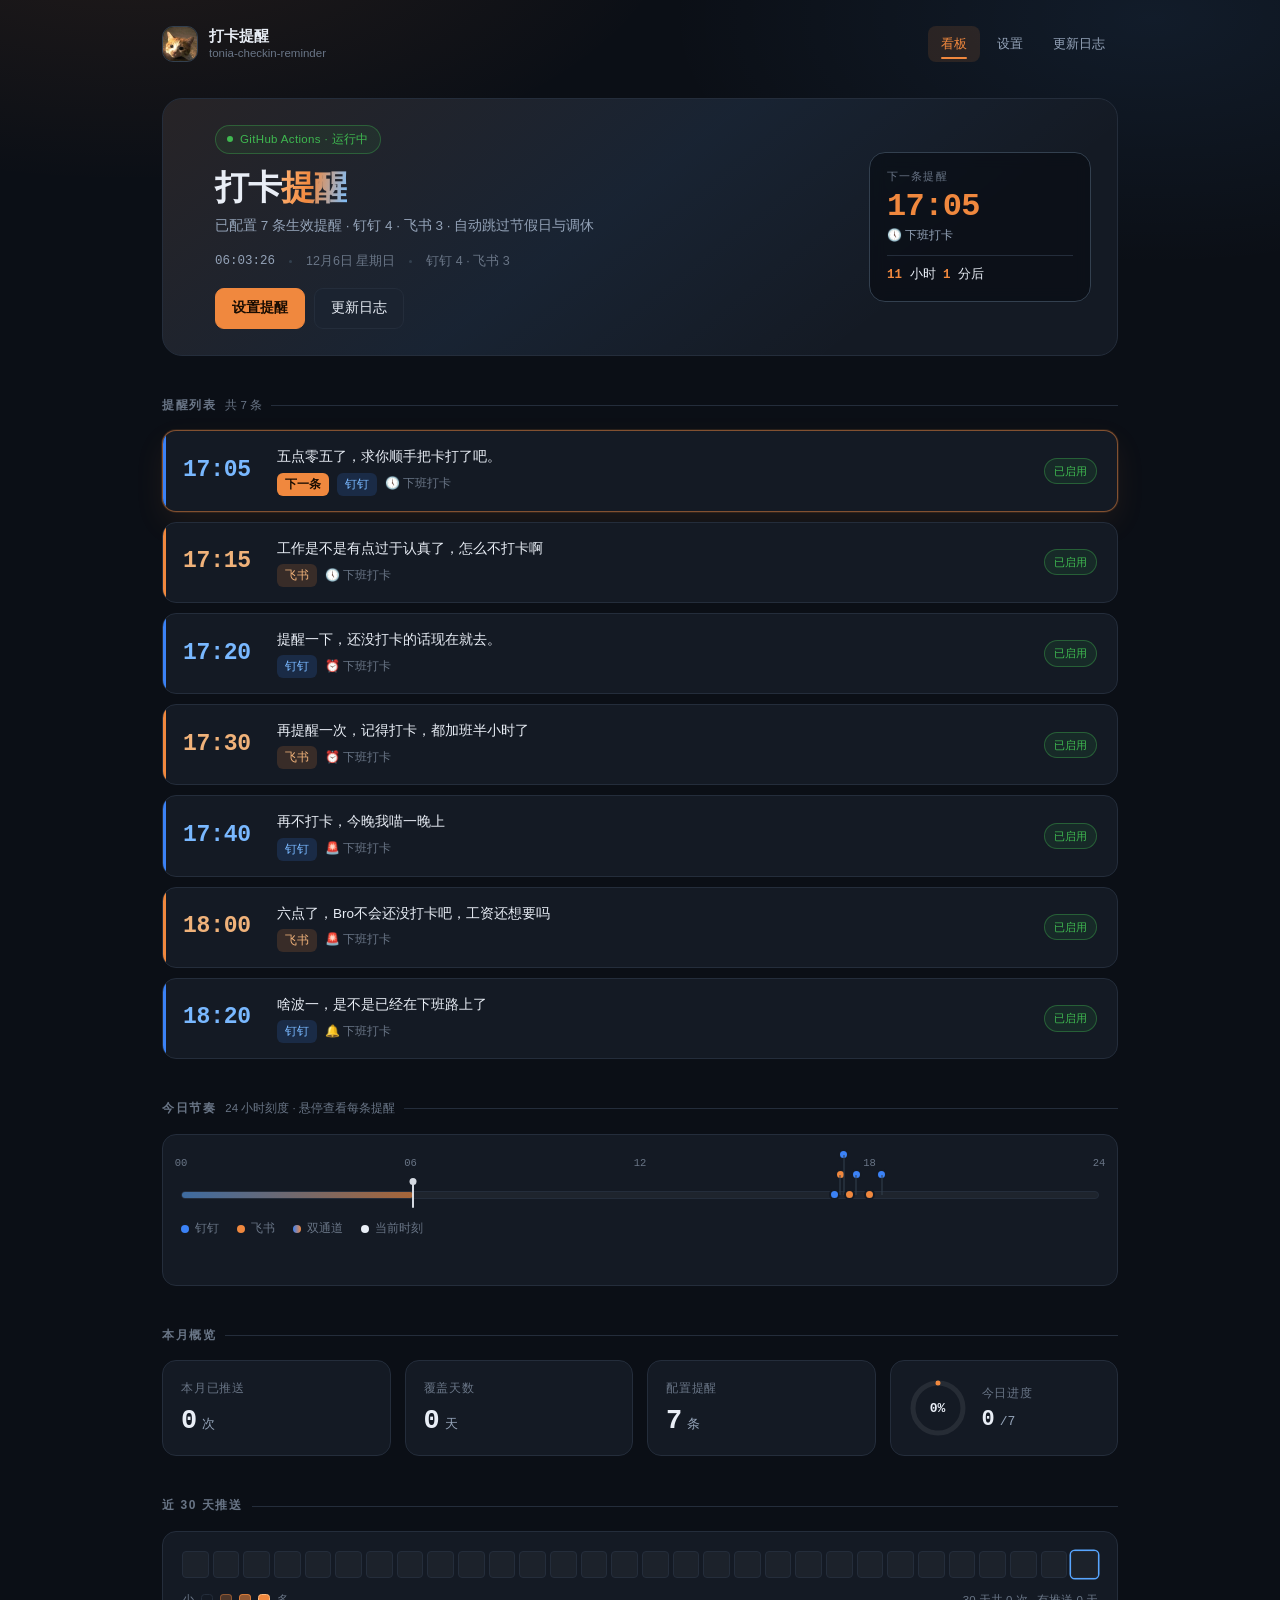
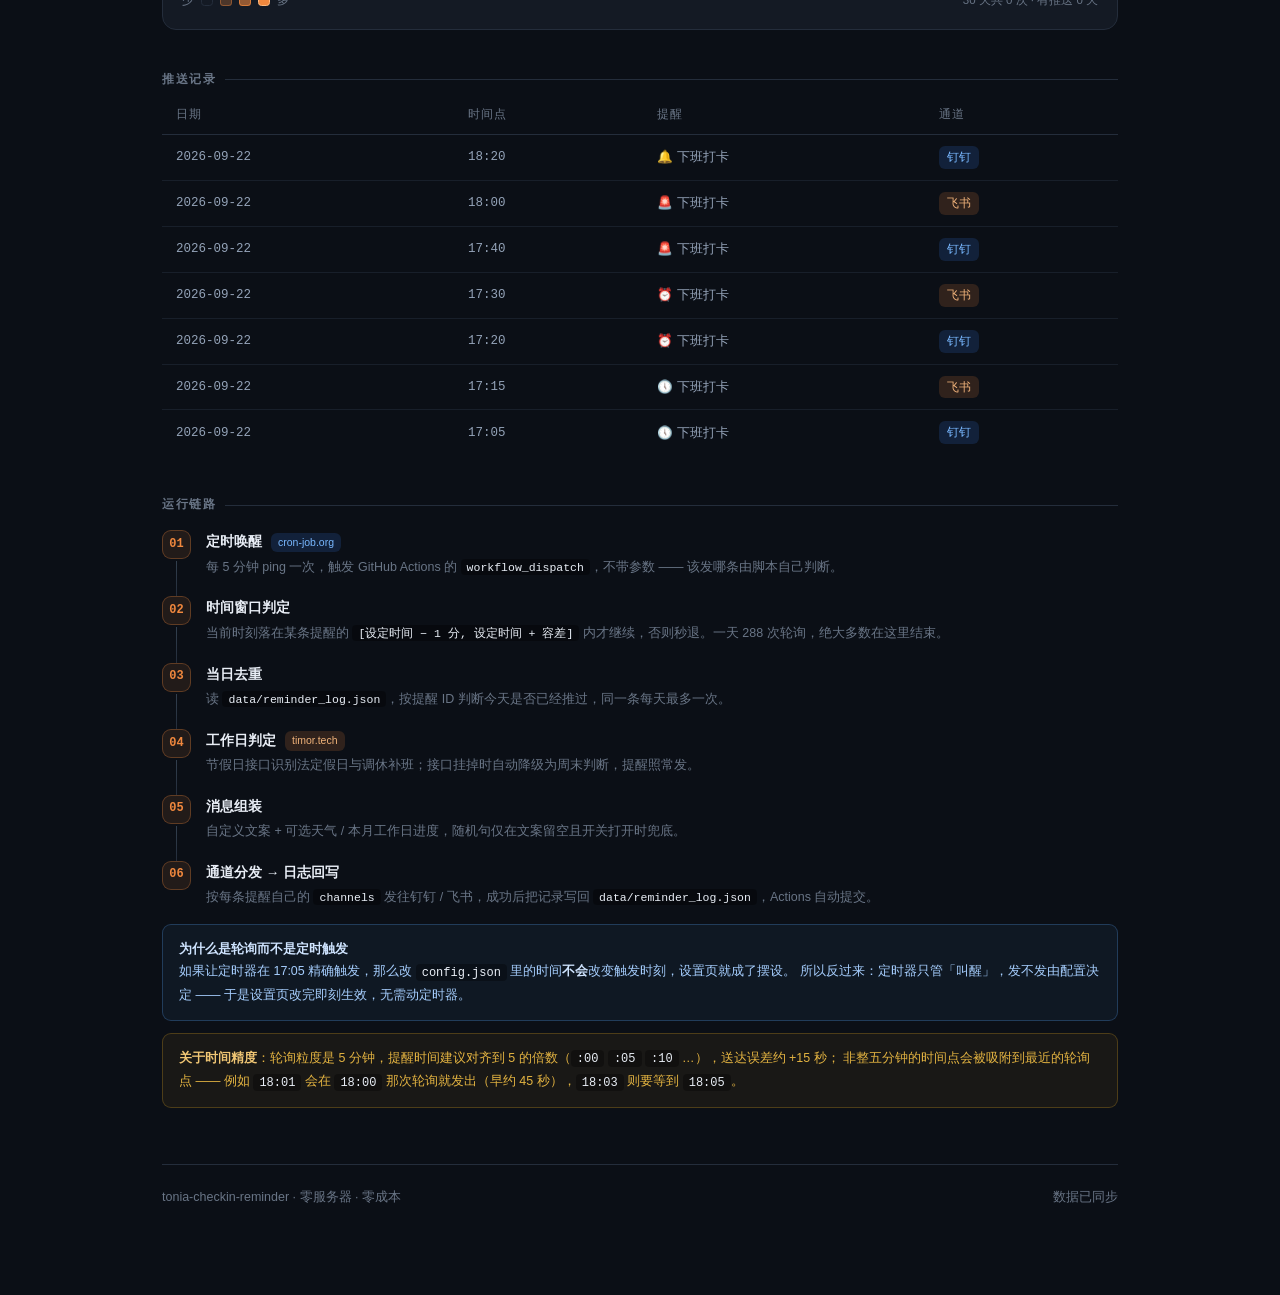
==== index.html @ bceee35b "fix: 转场幕布重做，修掉切页闪现与等待 - 幕布改为内联在各页 body 首行，被导航过来的新页首帧即带幕布，不再等脚本创建（消除内容闪现） - 幕布退场时机从 window.load 提前到 D" ====
<!DOCTYPE html>
<html lang="zh-CN">
<head>
<meta charset="UTF-8">
<meta name="viewport" content="width=device-width, initial-scale=1.0">
<title>看板 · 打卡提醒</title>
<meta name="theme-color" content="#0b0f16">
<link rel="icon" href="assets/icons/favicon.ico" sizes="any">
<link rel="icon" type="image/png" href="assets/icons/favicon-32.png" sizes="32x32">
<link rel="apple-touch-icon" href="assets/icons/apple-touch-icon.png">
<script>
/* 首帧幕布：进页先确认"是不是被导航过来的"，是就立刻挂 html.naving，
   让新页在【第一帧】就带着不透明幕布 —— 这是消除"内容闪现"的关键。 */
(function(){
  var on = false;
  try { on = sessionStorage.getItem("tcr:naving") === "1"; } catch (e) {}
  try { if (matchMedia("(prefers-reduced-motion: reduce)").matches) on = false; } catch (e) {}
  if (on) document.documentElement.className += " naving";
  /* 兜底：万一 app.js 挂了，3.5s 后无条件解锁，绝不让页面被永久遮住 */
  setTimeout(function(){ document.documentElement.classList.remove("naving"); }, 3500);
})();
</script>
<link rel="prefetch" href="settings.html">
<link rel="prefetch" href="changelog.html">
<script>document.documentElement.classList.add("fx-ready");window.__fxT=setTimeout(function(){document.documentElement.classList.remove("fx-ready")},1800);</script>
<link rel="stylesheet" href="assets/style.css">
<script src="assets/app.js" defer></script>
<style>
  .top-actions{display:flex;gap:9px;flex:none}

  /* 提醒列表 */
  .rem-list{display:flex;flex-direction:column;gap:10px}
  .rem-row{
    position:relative;
    display:flex;align-items:center;gap:18px;
    background:var(--bg2);border:1px solid var(--line);border-radius:var(--r);
    padding:15px 20px;transition:border-color .2s,transform .22s,box-shadow .3s;
  }
  .rem-row:hover{transform:translateX(3px);box-shadow:0 10px 28px rgba(0,0,0,.28)}
  .rem-row.dt:hover{border-color:rgba(59,130,246,.45)}
  .rem-row.fs:hover{border-color:rgba(240,136,62,.45)}

  .rem-time{
    font-family:var(--mono);font-size:23px;font-weight:650;
    letter-spacing:-.01em;flex:none;min-width:76px;font-variant-numeric:tabular-nums;
  }
  .rem-row.dt .rem-time{color:#79b8ff}
  .rem-row.fs .rem-time{color:#f0b27a}
  .rem-row.both .rem-time{color:var(--txt)}
  .rem-row.off .rem-time{color:var(--dim2)}

  .rem-body{flex:1;min-width:0}
  .rem-msg{font-size:13.5px;margin-bottom:4px;overflow:hidden;text-overflow:ellipsis;white-space:nowrap}
  .rem-meta{font-size:12px;color:var(--dim2);display:flex;align-items:center;gap:8px;flex-wrap:wrap}
  .rem-row.is-next{border-color:rgba(240,136,62,.5);box-shadow:0 0 0 1px rgba(240,136,62,.12),0 12px 30px rgba(240,136,62,.08)}
  .tag.next-tag{color:#180c02;background:var(--accent);font-weight:600}

  .flow-title{font-size:13.5px;font-weight:600;margin-bottom:4px}

  @media(max-width:720px){.stats{grid-template-columns:repeat(2,1fr)}}
  @media(max-width:620px){
    .rem-time{font-size:19px;min-width:62px}
    .rem-msg{white-space:normal}
    .rem-row{gap:12px;padding:13px 16px}
  }
</style>
</head>
<body>
<!-- 转场幕布：内联在此，被导航过来时【首帧】即盖住内容，样式见 style.css -->
<div id="px-veil" class="px-veil" aria-hidden="true">
  <div class="px-veil-box">
    <div class="px-logo"><img src="assets/icons/avatar-128.png" alt="" width="56" height="56" decoding="async"><span class="px-ring"></span></div>
    <div class="px-veil-txt"><span id="px-veil-label">正在打开看板</span><span class="px-dots"><i></i><i></i><i></i></span></div>
    <div class="px-track"><i></i></div>
  </div>
</div>
<div class="wrap">

  <nav class="nav">
    <a class="brand" href="index.html">
      <img src="assets/icons/avatar-128.png" alt="鱼丸">
      <span class="brand-txt">
        <b>打卡提醒</b>
        <span>tonia-checkin-reminder</span>
      </span>
    </a>
    <div class="nav-links">
      <a href="index.html" class="active">看板</a>
      <a href="settings.html">设置</a>
      <a href="changelog.html">更新日志</a>
    </div>
  </nav>

  <div class="hero">
    <div class="hero-aurora"></div>
    <div class="hero-body">
      <div class="badge live"><span class="dot"></span> GitHub Actions · 运行中</div>
      <h1>打卡<span class="grad">提醒</span></h1>
      <p class="sub" id="sub-line">工作日定时推送打卡提醒 · 钉钉 + 飞书 · 自动跳过节假日与调休</p>
      <div class="hero-meta">
        <span id="clock">--:--:--</span>
        <span class="sep"></span>
        <span id="today-txt">—</span>
        <span class="sep"></span>
        <span id="ch-txt">—</span>
      </div>
      <div class="top-actions" style="margin-top:17px">
        <a class="btn primary" href="settings.html">设置提醒</a>
        <a class="btn" href="changelog.html">更新日志</a>
      </div>
    </div>
    <div class="next" id="next-card">
      <div class="next-k">下一条提醒</div>
      <div class="next-v" id="next-time">--:--</div>
      <div class="next-lb" id="next-label">正在加载…</div>
      <div class="next-cd" id="next-cd">—</div>
    </div>
  </div>

  <h2>提醒列表 <span class="h2-note" id="rem-note"></span></h2>
  <div class="rem-list" id="rem-list">
    <div class="sk-card"><div class="sk" style="width:56%;height:34px"></div><div class="sk" style="width:88%;height:16px"></div></div>
    <div class="sk-card"><div class="sk" style="width:56%;height:34px"></div><div class="sk" style="width:88%;height:16px"></div></div>
  </div>

  <h2>今日节奏 <span class="h2-note">24 小时刻度 · 悬停查看每条提醒</span></h2>
  <div class="tl" id="tl">
    <div class="tl-scale">
      <span style="left:0%">00</span>
      <span style="left:25%">06</span>
      <span style="left:50%">12</span>
      <span style="left:75%">18</span>
      <span style="left:100%">24</span>
    </div>
    <div class="tl-rail" id="tl-rail">
      <div class="tl-fill" id="tl-fill"></div>
      <div class="tl-now" id="tl-now" style="left:0%"></div>
    </div>
    <div class="tl-legend">
      <span><i style="background:var(--dt)"></i>钉钉</span>
      <span><i style="background:var(--fs)"></i>飞书</span>
      <span><i style="background:linear-gradient(90deg,var(--dt),var(--fs))"></i>双通道</span>
      <span><i style="background:var(--txt)"></i>当前时刻</span>
    </div>
  </div>

  <h2>本月概览</h2>
  <div class="stats">
    <div class="stat">
      <div class="stat-label">本月已推送</div>
      <div class="stat-val" id="s-count">0<small>次</small></div>
    </div>
    <div class="stat">
      <div class="stat-label">覆盖天数</div>
      <div class="stat-val" id="s-days">0<small>天</small></div>
    </div>
    <div class="stat">
      <div class="stat-label">配置提醒</div>
      <div class="stat-val" id="s-total">0<small>条</small></div>
    </div>
    <div class="stat ring-stat">
      <div class="ring">
        <svg width="58" height="58" viewBox="0 0 58 58">
          <circle class="bgc" cx="29" cy="29" r="25"></circle>
          <circle class="fgc" id="ring-fg" cx="29" cy="29" r="25"
                  stroke-dasharray="157.08" stroke-dashoffset="157.08"></circle>
        </svg>
        <b id="ring-txt">0%</b>
      </div>
      <div>
        <div class="stat-label" style="margin-bottom:5px">今日进度</div>
        <div class="stat-val" id="s-today" style="font-size:22px">0<small>/0</small></div>
      </div>
    </div>
  </div>

  <h2>近 30 天推送</h2>
  <div class="heat-wrap">
    <div class="heat" id="heat"></div>
    <div class="heat-legend">
      <span>少</span>
      <i></i><i style="background:rgba(240,136,62,.26);border-color:rgba(240,136,62,.4)"></i>
      <i style="background:rgba(240,136,62,.58);border-color:rgba(240,136,62,.72)"></i>
      <i style="background:var(--accent);border-color:#ffb97d"></i>
      <span>多</span>
      <span style="margin-left:auto" id="heat-note"></span>
    </div>
  </div>

  <h2>推送记录</h2>
  <div id="log-box">
    <table>
      <thead><tr><th>日期</th><th>时间点</th><th>提醒</th><th>通道</th></tr></thead>
      <tbody id="log-body"></tbody>
    </table>
  </div>

  <h2>运行链路</h2>
  <div class="steps">
    <div class="step">
      <div class="step-n">01</div>
      <div class="step-b">
        <div class="step-t">定时唤醒<span class="tag dt">cron-job.org</span></div>
        <div class="step-d">每 5 分钟 ping 一次，触发 GitHub Actions 的 <code>workflow_dispatch</code>，不带参数 —— 该发哪条由脚本自己判断。</div>
      </div>
    </div>
    <div class="step">
      <div class="step-n">02</div>
      <div class="step-b">
        <div class="step-t">时间窗口判定</div>
        <div class="step-d">当前时刻落在某条提醒的 <code>[设定时间 − 1 分, 设定时间 + 容差]</code> 内才继续，否则秒退。一天 288 次轮询，绝大多数在这里结束。</div>
      </div>
    </div>
    <div class="step">
      <div class="step-n">03</div>
      <div class="step-b">
        <div class="step-t">当日去重</div>
        <div class="step-d">读 <code>data/reminder_log.json</code>，按提醒 ID 判断今天是否已经推过，同一条每天最多一次。</div>
      </div>
    </div>
    <div class="step">
      <div class="step-n">04</div>
      <div class="step-b">
        <div class="step-t">工作日判定<span class="tag fs">timor.tech</span></div>
        <div class="step-d">节假日接口识别法定假日与调休补班；接口挂掉时自动降级为周末判断，提醒照常发。</div>
      </div>
    </div>
    <div class="step">
      <div class="step-n">05</div>
      <div class="step-b">
        <div class="step-t">消息组装</div>
        <div class="step-d">自定义文案 + 可选天气 / 本月工作日进度，随机句仅在文案留空且开关打开时兜底。</div>
      </div>
    </div>
    <div class="step">
      <div class="step-n">06</div>
      <div class="step-b">
        <div class="step-t">通道分发 → 日志回写</div>
        <div class="step-d">按每条提醒自己的 <code>channels</code> 发往钉钉 / 飞书，成功后把记录写回 <code>data/reminder_log.json</code>，Actions 自动提交。</div>
      </div>
    </div>
  </div>

  <div class="note info" style="margin-top:16px">
    <b>为什么是轮询而不是定时触发</b><br>
    如果让定时器在 17:05 精确触发，那么改 <code>config.json</code> 里的时间<b>不会</b>改变触发时刻，设置页就成了摆设。
    所以反过来：定时器只管「叫醒」，发不发由配置决定 —— 于是设置页改完即刻生效，无需动定时器。
  </div>

  <div class="note" style="margin-top:12px">
    <b>关于时间精度</b>：轮询粒度是 5 分钟，提醒时间建议对齐到 5 的倍数（<code>:00</code> <code>:05</code> <code>:10</code> …），送达误差约 +15 秒；
    非整五分钟的时间点会被吸附到最近的轮询点 —— 例如 <code>18:01</code> 会在 <code>18:00</code> 那次轮询就发出（早约 45 秒），<code>18:03</code> 则要等到 <code>18:05</code>。
  </div>

  <footer>
    <span>tonia-checkin-reminder · 零服务器 · 零成本</span>
    <span id="load-hint">正在加载数据…</span>
  </footer>

</div>

<script>
const CH_LABEL = {dingtalk: "钉钉", feishu: "飞书"};

const FALLBACK = {
  reminders: [
    {id:"dt-1705", enabled:true, channels:["dingtalk"], time:"17:05", label:"下班打卡", emoji:"🕔", message:"五点零五了，顺手把卡打了吧，别留到最后一刻。"},
    {id:"fs-1715", enabled:true, channels:["feishu"],   time:"17:15", label:"下班打卡", emoji:"🕔", message:"该打卡了，别忘了。"},
    {id:"dt-1720", enabled:true, channels:["dingtalk"], time:"17:20", label:"下班打卡", emoji:"⏰", message:"提醒一下，还没打卡的话现在就去。"}
  ]
};

const esc = s => String(s == null ? "" : s)
  .replace(/&/g, "&amp;").replace(/</g, "&lt;").replace(/>/g, "&gt;");

const toMin = t => {
  const p = String(t || "").split(":");
  const h = parseInt(p[0], 10), m = parseInt(p[1], 10);
  return (isNaN(h) || isNaN(m)) ? null : h * 60 + m;
};

/* 本地日期（不能用 toISOString —— 那是 UTC，东八区凌晨会算成前一天） */
const ymdLocal = d => d.getFullYear() + "-"
  + String(d.getMonth() + 1).padStart(2, "0") + "-"
  + String(d.getDate()).padStart(2, "0");

let CFG = FALLBACK;
let LOG = { history: [] };

async function loadJSON(path){
  try{
    const r = await fetch(path + "?t=" + Date.now(), {cache:"no-store"});
    if(!r.ok) throw new Error(r.status);
    return await r.json();
  }catch(e){ return null; }
}

/* ══════════ 提醒列表 ══════════ */

function sortedReminders(){
  return (CFG.reminders || []).slice()
    .sort((a, b) => String(a.time || "").localeCompare(String(b.time || "")));
}

function renderReminders(){
  const list = sortedReminders();
  const box = document.getElementById("rem-list");

  if(!list.length){
    box.innerHTML = '<div class="empty">还没有配置任何提醒</div>';
    return;
  }

  const dt = list.filter(r => (r.channels || []).includes("dingtalk")).length;
  const fs = list.filter(r => (r.channels || []).includes("feishu")).length;
  const on = list.filter(r => r.enabled !== false).length;
  document.getElementById("sub-line").textContent =
    `已配置 ${on} 条生效提醒 · 钉钉 ${dt} · 飞书 ${fs} · 自动跳过节假日与调休`;
  document.getElementById("ch-txt").textContent = `钉钉 ${dt} · 飞书 ${fs}`;
  document.getElementById("rem-note").textContent = `共 ${list.length} 条`;

  const nx = nextOf(list, new Date());

  box.innerHTML = list.map(r => {
    const chs = r.channels || ["dingtalk"];
    const cls = chs.length > 1 ? "both" : (chs[0] === "feishu" ? "fs" : "dt");
    const off = r.enabled === false ? " off" : "";
    const tags = chs.map(c =>
      `<span class="tag ${c === "feishu" ? "fs" : "dt"}">${CH_LABEL[c] || c}</span>`).join("");
    const msg = (r.message || "").trim() || "<span style='color:var(--dim2)'>（无自定义文案）</span>";
    const isNext = (nx && nx.r === r && r.enabled !== false) ? " is-next" : "";
    const nextTag = isNext ? '<span class="tag next-tag">下一条</span>' : "";
    return `<div class="rem-row stripe ${cls}${off}${isNext} fade-up">
      <div class="rem-time">${esc(r.time || "--:--")}</div>
      <div class="rem-body">
        <div class="rem-msg">${msg}</div>
        <div class="rem-meta">${nextTag}${tags}<span>${esc(r.emoji || "🔔")} ${esc(r.label || "提醒")}</span></div>
      </div>
      <span class="pill ${r.enabled === false ? "off" : "on"}">${r.enabled === false ? "已停用" : "已启用"}</span>
    </div>`;
  }).join("");
}

/** 每分钟只更新「下一条」高亮，不整表重绘（避免闪动） */
function markNext(){
  const list = sortedReminders();
  const nx = nextOf(list, new Date());
  const rows = document.querySelectorAll("#rem-list .rem-row");
  Array.prototype.forEach.call(rows, (el, i) => {
    const hit = !!(nx && list[i] && nx.r === list[i] && list[i].enabled !== false);
    el.classList.toggle("is-next", hit);
    const meta = el.querySelector(".rem-meta");
    const old = meta && meta.querySelector(".next-tag");
    if(hit && meta && !old) meta.insertAdjacentHTML("afterbegin", '<span class="tag next-tag">下一条</span>');
    if(!hit && old) old.remove();
  });
}

/* ══════════ 今日节奏时间轴 ══════════ */

function renderTimeline(){
  const rail = document.getElementById("tl-rail");
  // 清掉旧 pin
  Array.prototype.slice.call(rail.querySelectorAll(".tl-pin")).forEach(n => n.remove());

  const list = sortedReminders();
  const items = list.map(r => {
    const m = toMin(r.time);
    if(m === null) return null;
    const chs = r.channels || ["dingtalk"];
    return {
      r,
      pos: m / 1440 * 100,
      chs: chs.length > 1 ? "both" : (chs[0] === "feishu" ? "fs" : "dt"),
      on: r.enabled !== false
    };
  }).filter(Boolean).sort((a, b) => a.pos - b.pos);

  // 同一轨道上相隔不足 1.5% 的提醒向上错层，避免挤在一起看不清
  const laneEnd = [];
  items.forEach(it => {
    let L = 0;
    while(laneEnd[L] !== undefined && it.pos - laneEnd[L] < 1.5) L++;
    laneEnd[L] = it.pos;
    it.lane = L;
  });

  const nowMin = new Date().getHours() * 60 + new Date().getMinutes();
  items.forEach(it => {
    const b = document.createElement("button");
    b.type = "button";
    b.className = "tl-pin " + it.chs + (it.on ? "" : " off") + ((toMin(it.r.time) <= nowMin) ? " past" : "");
    b.style.left = it.pos + "%";
    b.style.setProperty("--lane", it.lane);
    b.innerHTML = `<span class="tl-tip"><b>${esc(it.r.time)}</b> · ${it.chs === "both" ? "钉钉+飞书" : CH_LABEL[it.chs]} · ${esc(it.r.label || "提醒")}</span>`;
    rail.appendChild(b);
  });
}

function tickNow(){
  const now = new Date();
  const m = now.getHours() * 60 + now.getMinutes() + now.getSeconds() / 60;
  const pct = m / 1440 * 100;
  document.getElementById("tl-now").style.left = pct + "%";
  document.getElementById("tl-fill").style.width = pct + "%";
  document.getElementById("clock").textContent =
    [now.getHours(), now.getMinutes(), now.getSeconds()].map(n => String(n).padStart(2, "0")).join(":");
}

/* ══════════ 下一条提醒倒计时 ══════════ */

function nextOf(list, now){
  const cur = now.getHours() * 60 + now.getMinutes() * 1 + now.getSeconds() / 60;
  const sorted = list.filter(r => r.enabled !== false && toMin(r.time) !== null)
    .slice().sort((a, b) => toMin(a.time) - toMin(b.time));
  for (const r of sorted){
    const t = toMin(r.time);
    if (t >= cur) return { r, inMin: t - cur, tomorrow: false };
  }
  if(!sorted.length) return null;
  return { r: sorted[0], inMin: 1440 - cur + toMin(sorted[0].time), tomorrow: true };
}

function tickNext(){
  const nx = nextOf(sortedReminders(), new Date());
  const card = document.getElementById("next-card");
  if(!nx){
    document.getElementById("next-time").textContent = "--:--";
    document.getElementById("next-label").textContent = "暂无启用的提醒";
    document.getElementById("next-cd").textContent = "—";
    card.classList.add("sub-v");
    return;
  }
  card.classList.remove("sub-v");
  document.getElementById("next-time").textContent = nx.r.time || "--:--";
  document.getElementById("next-label").textContent =
    (nx.r.emoji || "🔔") + " " + (nx.r.label || "提醒") + (nx.tomorrow ? "（明天）" : "");
  const total = Math.max(0, Math.round(nx.inMin * 60));
  const h = Math.floor(total / 3600), mi = Math.floor((total % 3600) / 60), se = total % 60;
  document.getElementById("next-cd").innerHTML =
    h > 0 ? `<b>${h}</b> 小时 <b>${mi}</b> 分后` : `<b>${mi}</b> 分 <b>${se}</b> 秒后`;
}

/* ══════════ 统计 / 热力图 / 记录 ══════════ */

function monthHistory(){
  const now = new Date();
  const ymd = now.getFullYear() + "-" + String(now.getMonth() + 1).padStart(2, "0");
  return (LOG.history || []).filter(h => (h.date || "").startsWith(ymd));
}

function renderStats(){
  const month = monthHistory();
  const days = new Set(month.map(h => h.date)).size;
  const total = sortedReminders().length;

  const todayKey = ymdLocal(new Date());
  const todayPushed = new Set(month.filter(h => h.date === todayKey).map(h => h.rid)).size;
  const todayOn = sortedReminders().filter(r => r.enabled !== false).length;

  const cu = (window.PFX && PFX.countUp) ? PFX.countUp : (el, v, u) => { el.innerHTML = v + (u ? "<small>" + u + "</small>" : ""); };
  cu(document.getElementById("s-count"), month.length, "次");
  cu(document.getElementById("s-days"), days, "天");
  cu(document.getElementById("s-total"), total, "条");

  const pct = todayOn ? Math.min(100, Math.round(todayPushed / todayOn * 100)) : 0;
  document.getElementById("s-today").innerHTML = todayPushed + "<small>/" + todayOn + "</small>";
  const C = 2 * Math.PI * 25;
  const fg = document.getElementById("ring-fg");
  fg.setAttribute("stroke-dashoffset", String(C * (1 - pct / 100)));
  document.getElementById("ring-txt").textContent = pct + "%";
}

function renderHeat(){
  const box = document.getElementById("heat");
  const count = {};
  (LOG.history || []).forEach(h => { count[h.date] = (count[h.date] || 0) + 1; });

  const today = new Date();
  const todayKey = ymdLocal(today);
  let html = "", total = 0, active = 0;

  for(let i = 29; i >= 0; i--){
    const d = new Date(today.getFullYear(), today.getMonth(), today.getDate() - i);
    const key = ymdLocal(d);
    const c = count[key] || 0;
    if(c) { active++; total += c; }
    const lv = c === 0 ? "" : (c <= 2 ? " l1" : (c <= 4 ? " l2" : " l3"));
    const wd = ["日","一","二","三","四","五","六"][d.getDay()];
    html += `<i class="${(key === todayKey ? "today" : "") + lv}" title="${d.getMonth() + 1}月${d.getDate()}日 周${wd} · ${c ? c + " 次推送" : "无推送"}"></i>`;
  }
  box.innerHTML = html;
  document.getElementById("heat-note").textContent =
    `30 天共 ${total} 次 · 有推送 ${active} 天`;
}

function renderLog(){
  const hist = (LOG.history || []).slice().reverse();
  const body = document.getElementById("log-body");
  const box = document.getElementById("log-box");

  if(!hist.length){
    box.innerHTML = '<div class="empty">还没有推送记录 —— 首次运行后这里会自动出现数据</div>';
    return;
  }

  const labelOf = rid => {
    const r = (CFG.reminders || []).find(x => x.id === rid);
    return r ? `${r.emoji || ""} ${r.label || "提醒"}`.trim() : (rid || "—");
  };

  body.innerHTML = hist.slice(0, 14).map(h => {
    const chs = (h.channels || []).map(c =>
      `<span class="tag ${c === "feishu" ? "fs" : "dt"}">${CH_LABEL[c] || c}</span>`).join(" ") || "—";
    const ago = (window.PFX && PFX.timeAgo) ? PFX.timeAgo(h.ts) : "";
    return `<tr class="fade-up">
      <td class="mono">${esc(h.date || "—")}${ago ? `<span class="ago">${esc(ago)}</span>` : ""}</td>
      <td class="mono">${esc(h.time || h.rid || "—")}</td>
      <td class="ch">${esc(labelOf(h.rid))}</td>
      <td>${chs}</td>
    </tr>`;
  }).join("");
}

/* ══════════ 启动 ══════════ */

(async () => {
  const [cfgRaw, logRaw] = await Promise.all([
    loadJSON("config.json"),
    loadJSON("data/reminder_log.json")
  ]);
  CFG = cfgRaw || FALLBACK;
  LOG = logRaw || { history: [] };

  const wk = ["日","一","二","三","四","五","六"];
  const d = new Date();
  document.getElementById("today-txt").textContent =
    `${d.getMonth() + 1}月${d.getDate()}日 星期${wk[d.getDay()]}`;

  renderReminders();
  renderTimeline();
  renderStats();
  renderHeat();
  renderLog();

  tickNow();
  tickNext();
  setInterval(tickNow, 1000);
  setInterval(tickNext, 1000);
  // 每分钟刷新时间轴（已过 / 未到）与列表里的「下一条」标记
  setInterval(() => { renderTimeline(); markNext(); }, 60000);

  document.getElementById("load-hint").textContent =
    (cfgRaw && logRaw) ? "数据已同步" : "本地预览模式（未读取到实时数据）";

  if(window.PFX){ PFX.stagger(); PFX.reveal(); }
})();
</script>
</body>
</html>
---- assets/style.css ----
/* ═══════════════════════════════════════════════════════════
   tonia-checkin-reminder · 共享样式
   三个页面（看板 / 设置 / 更新日志）共用的设计令牌与组件
   v1.5 起新增：页面转场特效层、时间轴、热力图、自定义时间选择器
   ═══════════════════════════════════════════════════════════ */

:root{
  --bg:#0b0f16;
  --bg2:#141a24;
  --bg3:#1b2330;
  --line:#242d3b;
  --line2:#33404f;

  --txt:#e9eef6;
  --dim:#94a3b8;
  --dim2:#697586;

  --accent:#f0883e;                        /* 鱼丸橘 */
  --blue:#58a6ff;
  --dt:#3b82f6;                            /* 钉钉 */
  --fs:#f0883e;                            /* 飞书 */
  --ok:#3fb950;
  --warn:#d29922;
  --err:#f85149;

  --grad:linear-gradient(100deg,#ffb375,var(--accent) 44%,#7cc0ff);

  --r:14px;
  --r-sm:9px;
  --mono:ui-monospace,SFMono-Regular,"SF Mono",Consolas,"Liberation Mono",monospace;
}

*,*::before,*::after{box-sizing:border-box;margin:0;padding:0}
html{-webkit-text-size-adjust:100%;scroll-behavior:smooth}
@media (prefers-reduced-motion: reduce){html{scroll-behavior:auto}}

body{
  background:var(--bg);
  color:var(--txt);
  font-family:-apple-system,BlinkMacSystemFont,"Segoe UI","PingFang SC","Hiragino Sans GB","Microsoft YaHei",sans-serif;
  font-size:14px;
  line-height:1.65;
  min-height:100vh;
  background-image:
    radial-gradient(900px 440px at 10% -10%, rgba(240,136,62,.10), transparent 62%),
    radial-gradient(780px 400px at 90% 2%, rgba(88,166,255,.085), transparent 62%);
  background-attachment:fixed;
  -webkit-font-smoothing:antialiased;
  -moz-osx-font-smoothing:grayscale;
}

::selection{background:rgba(240,136,62,.3)}
:focus-visible{outline:2px solid var(--blue);outline-offset:2px;border-radius:4px}

*{scrollbar-width:thin;scrollbar-color:var(--line2) transparent}
*::-webkit-scrollbar{width:10px;height:10px}
*::-webkit-scrollbar-track{background:transparent}
*::-webkit-scrollbar-thumb{background:var(--line2);border-radius:99px;border:3px solid transparent;background-clip:content-box}
*::-webkit-scrollbar-thumb:hover{background:#4a5a70;background-clip:content-box}

.wrap{max-width:1000px;margin:0 auto;padding:26px 22px 88px}
.wrap.narrow{max-width:800px}

/* ── 顶部导航 ─────────────────────────────────────────── */

.nav{display:flex;align-items:center;gap:16px;margin-bottom:36px;flex-wrap:wrap}
.brand{display:flex;align-items:center;gap:11px;text-decoration:none;color:inherit;flex:none}
.brand img{
  width:36px;height:36px;border-radius:11px;display:block;
  object-fit:cover;border:1px solid var(--line2);
  transition:transform .25s ease;
}
.brand:hover img{transform:scale(1.06) rotate(-2deg)}
.brand-txt b{display:block;font-size:14.5px;font-weight:650;letter-spacing:-.01em;line-height:1.3}
.brand-txt span{display:block;font-size:11.5px;color:var(--dim2);line-height:1.3}

.nav-links{display:flex;gap:4px;margin-left:auto;flex-wrap:wrap}
.nav-links a{
  position:relative;font-size:13px;color:var(--dim);text-decoration:none;
  padding:7px 13px;border-radius:8px;
  transition:color .16s,background .16s;
}
.nav-links a::after{
  content:'';position:absolute;left:13px;right:13px;bottom:3px;height:1.5px;border-radius:2px;
  background:var(--accent);transform:scaleX(0);transform-origin:left;
  transition:transform .26s cubic-bezier(.22,.61,.36,1);
}
.nav-links a:hover{color:var(--txt);background:rgba(255,255,255,.05)}
.nav-links a:hover::after{transform:scaleX(.5)}
.nav-links a.active{color:var(--accent);background:rgba(240,136,62,.12)}
.nav-links a.active::after{transform:scaleX(1)}

/* ── 页头 ─────────────────────────────────────────────── */

.page-head{margin-bottom:34px}
h1{font-size:28px;font-weight:650;letter-spacing:-.022em;line-height:1.25;margin-bottom:7px}
h1 em{font-style:normal;color:var(--dim2);font-weight:400;font-size:19px}
.sub{color:var(--dim);font-size:13.5px}

h2{
  display:flex;align-items:center;gap:9px;
  font-size:12px;font-weight:600;letter-spacing:.13em;text-transform:uppercase;
  color:var(--dim2);margin:40px 0 15px;
}
h2::after{content:'';flex:1;height:1px;background:var(--line)}
h2 .h2-note{font-size:11.5px;letter-spacing:0;text-transform:none;color:var(--dim2);font-weight:400}

.badge{
  display:inline-flex;align-items:center;gap:7px;
  font-size:11.5px;letter-spacing:.03em;color:var(--dim);
  border:1px solid var(--line);background:rgba(255,255,255,.02);
  padding:4px 11px;border-radius:999px;
}
.badge.live{color:var(--ok);border-color:rgba(63,185,80,.35);background:rgba(63,185,80,.08)}
.badge.accent{color:var(--accent);border-color:rgba(240,136,62,.35);background:rgba(240,136,62,.08)}
.dot{width:6px;height:6px;border-radius:50%;background:currentColor;flex:none}
.badge.live .dot{box-shadow:0 0 0 0 rgba(63,185,80,.6);animation:pulse 2.4s ease-out infinite}
@keyframes pulse{
  0%{box-shadow:0 0 0 0 rgba(63,185,80,.55)}
  70%{box-shadow:0 0 0 7px rgba(63,185,80,0)}
  100%{box-shadow:0 0 0 0 rgba(63,185,80,0)}
}

/* ── 卡片 ─────────────────────────────────────────────── */

.card{
  position:relative;
  background:var(--bg2);border:1px solid var(--line);border-radius:var(--r);
  padding:19px;margin-bottom:14px;
  transition:border-color .18s,box-shadow .3s,transform .3s;
}
.card:hover{border-color:var(--line2)}
.card.glow:hover{box-shadow:0 14px 40px rgba(0,0,0,.34),0 0 0 1px rgba(240,136,62,.08)}
.card-head{display:flex;justify-content:space-between;align-items:center;gap:12px;margin-bottom:15px}
.card-title{font-size:14.5px;font-weight:600;display:flex;align-items:center;gap:8px}
.card-title .hint{margin:0}
.card-title .ct-ico{
  width:24px;height:24px;border-radius:7px;flex:none;display:grid;place-items:center;
  background:rgba(240,136,62,.1);border:1px solid rgba(240,136,62,.26);
  font-size:12px;line-height:1;
}

/* 通道色条：三页共用 */
.stripe{position:relative;overflow:hidden}
.stripe::before{content:'';position:absolute;inset:0 auto 0 0;width:3px;border-radius:3px 0 0 3px}
.stripe.dt::before{background:var(--dt)}
.stripe.fs::before{background:var(--fs)}
.stripe.both::before{background:linear-gradient(180deg,var(--dt) 50%,var(--fs) 50%)}
.stripe.off{opacity:.45}

/* ── 标签 / 徽标 ──────────────────────────────────────── */

.tag{display:inline-block;font-size:11.5px;padding:2px 8px;border-radius:6px;font-weight:500;white-space:nowrap}
.tag.dt{color:#79b8ff;background:rgba(59,130,246,.16)}
.tag.fs{color:#f0b27a;background:rgba(240,136,62,.16)}

.pill{font-size:11px;padding:3px 9px;border-radius:999px;font-weight:500;
  border:1px solid var(--line);color:var(--dim2);flex:none;white-space:nowrap}
.pill.on{color:var(--ok);border-color:rgba(63,185,80,.38);background:rgba(63,185,80,.1)}
.pill.off{color:var(--dim2);opacity:.7}

/* ── 按钮 ─────────────────────────────────────────────── */

.btn{
  display:inline-flex;align-items:center;justify-content:center;gap:6px;
  border:1px solid var(--line);background:var(--bg3);color:var(--txt);
  padding:8px 16px;border-radius:var(--r-sm);font-size:13.5px;font-family:inherit;
  cursor:pointer;transition:border-color .18s,color .18s,background .18s,transform .12s,box-shadow .2s;
  white-space:nowrap;text-decoration:none;
}
.btn:hover:not(:disabled){border-color:var(--blue);color:var(--blue);box-shadow:0 0 0 3px rgba(88,166,255,.09)}
.btn:active:not(:disabled){transform:translateY(1px)}
.btn:disabled{opacity:.4;cursor:not-allowed}
.btn.primary{background:var(--accent);border-color:var(--accent);color:#180c02;font-weight:600}
.btn.primary:hover:not(:disabled){background:#f5a05f;border-color:#f5a05f;color:#180c02;box-shadow:0 8px 22px rgba(240,136,62,.28)}
.btn.sm{padding:5px 12px;font-size:12.5px}
.btn.block{width:100%;border-style:dashed;color:var(--dim)}
.btn.block:hover:not(:disabled){color:var(--accent);border-color:var(--accent);box-shadow:0 0 0 3px rgba(240,136,62,.09)}

/* ── 表格 ─────────────────────────────────────────────── */

table{width:100%;border-collapse:collapse;font-size:13.5px}
thead th{
  text-align:left;color:var(--dim2);font-weight:500;font-size:11.5px;
  letter-spacing:.08em;text-transform:uppercase;
  padding:0 14px 10px;border-bottom:1px solid var(--line);
}
tbody td{padding:11px 14px;border-bottom:1px solid rgba(36,45,59,.55)}
tbody tr{transition:background .15s}
tbody tr:hover{background:rgba(88,166,255,.05)}
tbody tr:last-child td{border-bottom:none}
.mono{font-family:var(--mono);font-variant-numeric:tabular-nums;color:var(--dim);font-size:12.5px}
.ch{color:var(--dim);font-size:12.5px}
.ago{font-size:11px;color:var(--dim2);margin-left:7px;white-space:nowrap}

/* ── 状态条 ───────────────────────────────────────────── */

.status{
  font-size:12.5px;padding:10px 14px;border-radius:var(--r-sm);margin-bottom:16px;
  border:1px solid var(--line);color:var(--dim);display:none;line-height:1.6;
}
.status.show{display:block}
.status.ok{color:var(--ok);border-color:rgba(63,185,80,.38);background:rgba(63,185,80,.08)}
.status.err{color:var(--err);border-color:rgba(248,81,73,.38);background:rgba(248,81,73,.08)}
.status.warn{color:var(--warn);border-color:rgba(210,153,34,.38);background:rgba(210,153,34,.08)}
.status.info{color:var(--blue);border-color:rgba(88,166,255,.38);background:rgba(88,166,255,.08)}
.status.loading{color:var(--blue);border-color:rgba(88,166,255,.38);background:rgba(88,166,255,.08)}
.status.loading::after{content:'';display:inline-block;width:11px;height:11px;margin-left:8px;
  vertical-align:-1px;border:1.5px solid rgba(88,166,255,.35);border-top-color:var(--blue);
  border-radius:50%;animation:spin .7s linear infinite}
@keyframes spin{to{transform:rotate(360deg)}}

.hint{font-size:12.5px;color:var(--dim2)}
.empty{color:var(--dim2);font-size:13.5px;padding:28px 0;text-align:center;line-height:1.9}

/* ── 页脚 ─────────────────────────────────────────────── */

footer{
  margin-top:56px;padding-top:22px;border-top:1px solid var(--line);
  color:var(--dim2);font-size:12.5px;
  display:flex;justify-content:space-between;flex-wrap:wrap;gap:10px;
}
a{color:var(--blue);text-decoration:none}
a:hover{text-decoration:underline}

/* ── 入场动画（动态插入的列表项用 nth-child 延迟） ────── */

@media (prefers-reduced-motion: no-preference){
  .fade-up{animation:fadeUp .5s cubic-bezier(.22,.61,.36,1) both}
  .fade-up:nth-child(2){animation-delay:.055s}
  .fade-up:nth-child(3){animation-delay:.11s}
  .fade-up:nth-child(4){animation-delay:.165s}
  .fade-up:nth-child(5){animation-delay:.22s}
  .fade-up:nth-child(6){animation-delay:.275s}
  .fade-up:nth-child(7){animation-delay:.33s}
  .fade-up:nth-child(8){animation-delay:.385s}
  .fade-up:nth-child(9){animation-delay:.44s}
  .fade-up:nth-child(10){animation-delay:.495s}
  .fade-up:nth-child(11){animation-delay:.55s}
  .fade-up:nth-child(12){animation-delay:.605s}
  .fade-up:nth-child(n+13){animation-delay:.66s}
  @keyframes fadeUp{from{opacity:0;transform:translateY(11px)}to{opacity:1;transform:none}}
}

/* ═══════════════════════════════════════════════════════════
   v1.5 新增
   ═══════════════════════════════════════════════════════════ */

/* ── 滚动揭示 ─────────────────────────────────────────── */

html.fx-ready .fx-in{opacity:0;transform:translateY(15px)}
html.fx-ready .fx-in.is-in{
  opacity:1;transform:none;
  transition:opacity .58s cubic-bezier(.22,.61,.36,1),transform .62s cubic-bezier(.22,.61,.36,1);
}
@media (prefers-reduced-motion: reduce){
  html.fx-ready .fx-in{opacity:1;transform:none}
}

/* ── 顶部加载进度条 ───────────────────────────────────── */

.px-bar{
  position:fixed;top:0;left:0;right:0;height:2px;z-index:120;
  pointer-events:none;opacity:0;transition:opacity .28s ease;
}
.px-bar.on{opacity:1}
.px-bar i{
  display:block;height:100%;width:0;border-radius:0 2px 2px 0;
  background:linear-gradient(90deg,var(--blue),var(--accent));
  box-shadow:0 0 12px rgba(240,136,62,.65);
  transition:width .3s cubic-bezier(.22,.61,.36,1);
}
.px-bar.done i{width:100%!important;transition:width .16s ease-out}

/* ── 页面切换转场幕布 ───────────────────────────────────
   幕布 DOM 内联在各页 <body> 首行（不是 JS 建的）—— 被导航过来的新页
   在【首帧】就带着幕布，不会先露出内容再被盖住（那是"闪现"的根因）。
   显示由 <html class="naving"> 驱动，该 class 由各页 head 的内联脚本同步写入：

     html.naving   → 首帧不透明 → 停顿 .38s → 自动淡出 .42s（纯 CSS，不等 JS）
     .show / .on   → 旧页跳转前的被动开合（app.js 控制）

   背景用【不透明】纯色：新旧两页幕布下都是同一块色，跳转瞬间零差异。 */

.px-veil{
  position:fixed;inset:0;z-index:200;
  display:none;align-items:center;justify-content:center;
  background:
    radial-gradient(620px 340px at 50% 42%, rgba(240,136,62,.11), transparent 68%),
    #090c12;
  opacity:0;
  transition:opacity .16s ease;
}

/* 新页：首帧即铺满 → 停顿让首帧渲染出来 → 自动淡出 */
html.naving{overflow:hidden}
html.naving .px-veil{
  display:flex;opacity:1;
  animation:veilOut .42s ease .38s forwards;
}
@keyframes veilOut{to{opacity:0}}

/* 进度条同样走纯 CSS：就算 app.js 还没跑到，幕布上也有"正在加载"的动感，
   不会出现一条空轨道晾在那儿。0.72s 略快于幕布的 0.8s，退场前刚好跑满。 */
html.naving .px-track i{animation:trackFill .72s cubic-bezier(.15,.6,.3,1) forwards}
@keyframes trackFill{from{width:0}to{width:100%}}

/* 旧页：跳转前淡入。不带 naving 所以不会被自动淡出打断 */
.px-veil.show{display:flex}
.px-veil.show.on{opacity:1}

@media (prefers-reduced-motion: reduce){
  html.naving{overflow:auto}
  html.naving .px-veil{display:none}
}
.px-veil-box{display:flex;flex-direction:column;align-items:center;gap:14px;width:220px}

.px-logo{position:relative;width:56px;height:56px}
.px-logo img{
  width:56px;height:56px;border-radius:17px;display:block;object-fit:cover;
  border:1px solid var(--line2);
  background:#151a23;          /* 占位底色：图片没到之前是深色圆角块，不会突兀跳变 */
  animation:veilBob 1.6s ease-in-out infinite;
}
@keyframes veilBob{0%,100%{transform:translateY(0) scale(1)}50%{transform:translateY(-4px) scale(1.03)}}
.px-ring{
  position:absolute;inset:-7px;border-radius:23px;
  border:1.5px solid transparent;
  border-top-color:var(--accent);
  border-right-color:rgba(240,136,62,.60);
  border-bottom-color:rgba(240,136,62,.16);
  filter:drop-shadow(0 0 5px rgba(240,136,62,.32));
  animation:spin .95s linear infinite;
}
.px-veil-txt{
  display:flex;align-items:center;gap:2px;
  font-size:13px;color:var(--dim);letter-spacing:.02em;
}
.px-dots{display:inline-flex;gap:3px;margin-left:2px}
.px-dots i{
  width:4px;height:4px;border-radius:50%;background:var(--accent);
  animation:dotJump 1.1s ease-in-out infinite;
}
.px-dots i:nth-child(2){animation-delay:.15s}
.px-dots i:nth-child(3){animation-delay:.3s}
@keyframes dotJump{0%,60%,100%{opacity:.25;transform:translateY(0)}30%{opacity:1;transform:translateY(-3px)}}
.px-track{
  width:150px;height:3px;border-radius:99px;overflow:hidden;
  background:rgba(255,255,255,.08);
}
.px-track i{
  display:block;height:100%;width:0;border-radius:99px;
  background:linear-gradient(90deg,var(--blue),var(--accent));
  transition:width .3s ease-out;
}

/* ── Toast ────────────────────────────────────────────── */

.px-toasts{
  position:fixed;left:50%;bottom:26px;transform:translateX(-50%);z-index:130;
  display:flex;flex-direction:column;align-items:center;gap:8px;
  pointer-events:none;width:max-content;max-width:min(92vw,470px);
}
body.has-actionbar .px-toasts{bottom:92px}
.px-toast{
  display:flex;align-items:center;gap:9px;
  padding:10px 15px;border-radius:12px;font-size:13px;line-height:1.5;
  background:rgba(19,25,34,.97);border:1px solid var(--line2);color:var(--txt);
  box-shadow:0 16px 44px rgba(0,0,0,.55);
  opacity:0;transform:translateY(14px) scale(.97);
  transition:opacity .3s ease,transform .34s cubic-bezier(.22,.61,.36,1);
}
.px-toast.on{opacity:1;transform:none}
.px-toast-ico{width:7px;height:7px;border-radius:50%;background:var(--blue);flex:none}
.px-toast.ok{border-color:rgba(63,185,80,.45)}
.px-toast.ok .px-toast-ico{background:var(--ok);box-shadow:0 0 10px rgba(63,185,80,.75)}
.px-toast.err{border-color:rgba(248,81,73,.45)}
.px-toast.err .px-toast-ico{background:var(--err);box-shadow:0 0 10px rgba(248,81,73,.75)}
.px-toast.warn{border-color:rgba(210,153,34,.45)}
.px-toast.warn .px-toast-ico{background:var(--warn);box-shadow:0 0 10px rgba(210,153,34,.75)}

/* ── 回到顶部 ─────────────────────────────────────────── */

.px-top{
  position:fixed;right:20px;bottom:26px;z-index:60;
  width:38px;height:38px;border-radius:12px;font-size:15px;font-family:inherit;
  display:grid;place-items:center;
  border:1px solid var(--line2);background:rgba(20,26,36,.92);color:var(--dim);
  -webkit-backdrop-filter:blur(9px);backdrop-filter:blur(9px);
  cursor:pointer;opacity:0;transform:translateY(10px);pointer-events:none;
  transition:opacity .24s,transform .24s,color .18s,border-color .18s,box-shadow .2s;
}
.px-top.on{opacity:1;transform:none;pointer-events:auto}
.px-top:hover{color:var(--accent);border-color:var(--accent);box-shadow:0 8px 22px rgba(240,136,62,.2)}
body.has-actionbar .px-top{bottom:92px}
@media(max-width:640px){.px-top{right:14px;bottom:18px}body.has-actionbar .px-top{bottom:88px}}

/* ── Hero（极光页头） ─────────────────────────────────── */

.hero{
  position:relative;overflow:hidden;
  border:1px solid var(--line);border-radius:20px;
  padding:26px;margin-bottom:18px;
  display:flex;gap:26px;align-items:center;flex-wrap:wrap;
  background:
    linear-gradient(142deg,rgba(240,136,62,.085),rgba(88,166,255,.065) 46%,transparent 78%),
    var(--bg2);
}
.hero-aurora{
  position:absolute;inset:-45%;pointer-events:none;opacity:.55;filter:blur(48px);
  background:
    radial-gradient(36% 44% at 22% 30%,rgba(240,136,62,.55),transparent 62%),
    radial-gradient(32% 42% at 78% 64%,rgba(88,166,255,.45),transparent 62%);
  animation:aurora 18s ease-in-out infinite alternate;
}
@keyframes aurora{
  0%{transform:translate3d(-3%,-2%,0) scale(1)}
  50%{transform:translate3d(4%,3%,0) scale(1.1)}
  100%{transform:translate3d(2%,-3%,0) scale(1.04)}
}
@media (prefers-reduced-motion: reduce){.hero-aurora{animation:none}}
.hero>*{position:relative;z-index:1}
.hero-body{flex:1;min-width:262px}
.hero h1{font-size:34px;letter-spacing:-.028em;margin:12px 0 7px}
.grad{background:var(--grad);-webkit-background-clip:text;background-clip:text;color:transparent}
.hero-meta{display:flex;align-items:center;gap:14px;flex-wrap:wrap;margin-top:13px;font-size:12.5px;color:var(--dim2)}
.hero-meta .sep{width:3px;height:3px;border-radius:50%;background:var(--line2)}
#clock{font-family:var(--mono);font-variant-numeric:tabular-nums;color:var(--dim)}

/* 下一条提醒卡片 */
.next{
  flex:none;width:222px;
  background:rgba(8,11,17,.6);border:1px solid var(--line2);border-radius:16px;
  padding:15px 17px;
  -webkit-backdrop-filter:blur(8px);backdrop-filter:blur(8px);
  transition:border-color .2s,box-shadow .3s;
}
.next:hover{border-color:rgba(240,136,62,.45);box-shadow:0 12px 34px rgba(0,0,0,.4)}
.next-k{font-size:10.5px;letter-spacing:.11em;text-transform:uppercase;color:var(--dim2)}
.next-v{
  font-family:var(--mono);font-size:32px;font-weight:700;line-height:1.12;
  color:var(--accent);letter-spacing:-.02em;margin:4px 0 1px;
  font-variant-numeric:tabular-nums;
}
.next.sub-v .next-v{color:var(--dim)}
.next-lb{font-size:12px;color:var(--dim);overflow:hidden;text-overflow:ellipsis;white-space:nowrap}
.next-cd{
  margin-top:9px;padding-top:9px;border-top:1px solid var(--line);
  font-family:var(--mono);font-size:12.5px;color:var(--txt);font-variant-numeric:tabular-nums;
}
.next-cd b{color:var(--accent);font-weight:700}

/* ── 今日节奏时间轴 ───────────────────────────────────── */

.tl{
  position:relative;padding:56px 18px 46px;
  background:var(--bg2);border:1px solid var(--line);border-radius:var(--r);
}
.tl-scale{position:absolute;left:18px;right:18px;top:20px;height:14px}
.tl-scale span{
  position:absolute;transform:translateX(-50%);
  font-family:var(--mono);font-size:10.5px;color:var(--dim2);
}
.tl-rail{
  position:relative;height:8px;border-radius:99px;
  background:rgba(255,255,255,.045);border:1px solid var(--line);
}
.tl-fill{
  position:absolute;left:0;top:0;bottom:0;width:0;border-radius:99px;
  background:linear-gradient(90deg,rgba(88,166,255,.55),rgba(240,136,62,.65));
  transition:width .8s cubic-bezier(.22,.61,.36,1);
}
.tl-now{
  position:absolute;top:-10px;bottom:-10px;width:2px;margin-left:-1px;border-radius:2px;
  background:var(--txt);opacity:.9;transition:left .8s linear;
}
.tl-now::after{
  content:'';position:absolute;left:50%;top:-4px;width:7px;height:7px;
  border-radius:50%;background:var(--txt);transform:translateX(-50%);
}
.tl-pin{
  position:absolute;top:calc(50% - var(--lane,0) * 20px);
  width:11px;height:11px;margin:-5.5px 0 0 -5.5px;border-radius:50%;
  border:2px solid var(--bg2);cursor:pointer;padding:0;
  transition:transform .18s,box-shadow .2s,opacity .2s;
}
.tl-pin::before{
  content:'';position:absolute;left:50%;top:50%;width:1px;height:calc(var(--lane,0) * 20px);
  transform:translateX(-50%);background:var(--line2);
}
.tl-pin.dt{background:var(--dt)}
.tl-pin.fs{background:var(--fs)}
.tl-pin.both{background:linear-gradient(90deg,var(--dt),var(--fs))}
.tl-pin.past{opacity:.42}
.tl-pin.off{opacity:.28}
.tl-pin:hover,.tl-pin:focus-visible{transform:scale(1.45);box-shadow:0 0 0 5px rgba(240,136,62,.16);z-index:6;opacity:1}
.tl-tip{
  position:absolute;left:50%;bottom:calc(100% + 7px);
  transform:translateX(-50%) translateY(4px);
  background:#0d131c;border:1px solid var(--line2);border-radius:9px;
  padding:6px 10px;font-size:12px;line-height:1.45;color:var(--txt);
  white-space:nowrap;opacity:0;pointer-events:none;font-weight:400;
  transition:opacity .16s,transform .18s;z-index:9;
  box-shadow:0 10px 28px rgba(0,0,0,.55);
}
.tl-tip b{font-family:var(--mono);color:var(--accent)}
.tl-pin:hover .tl-tip,.tl-pin:focus-visible .tl-tip{opacity:1;transform:translateX(-50%)}
.tl-legend{
  margin-top:20px;display:flex;gap:9px 18px;flex-wrap:wrap;
  font-size:12px;color:var(--dim2);
}
.tl-legend span{display:inline-flex;align-items:center;gap:6px}
.tl-legend i{width:8px;height:8px;border-radius:50%;flex:none}

/* ── 统计 + 环形进度 ──────────────────────────────────── */

.stats{display:grid;grid-template-columns:repeat(4,1fr);gap:14px}
.stat{
  position:relative;overflow:hidden;
  background:var(--bg2);border:1px solid var(--line);border-radius:var(--r);
  padding:18px;transition:border-color .18s,transform .22s,box-shadow .3s;
}
.stat::after{
  content:'';position:absolute;inset:auto -30% -60% auto;width:150px;height:150px;
  border-radius:50%;background:radial-gradient(circle,rgba(240,136,62,.13),transparent 68%);
  opacity:0;transition:opacity .35s;
}
.stat:hover{border-color:var(--line2);transform:translateY(-3px);box-shadow:0 14px 34px rgba(0,0,0,.32)}
.stat:hover::after{opacity:1}
.stat-label{font-size:11.5px;color:var(--dim2);letter-spacing:.07em;text-transform:uppercase;margin-bottom:9px}
.stat-val{font-family:var(--mono);font-size:27px;font-weight:650;line-height:1.1;font-variant-numeric:tabular-nums}
.stat-val small{font-family:inherit;font-size:13px;color:var(--dim);font-weight:400;margin-left:5px}
.stat-bar{margin-top:11px;height:5px;border-radius:99px;background:rgba(255,255,255,.06);overflow:hidden}
.stat-bar i{display:block;height:100%;width:0;border-radius:99px;
  background:linear-gradient(90deg,var(--accent),#ffb375);transition:width .9s cubic-bezier(.22,.61,.36,1)}
.stat-foot{margin-top:8px;font-size:11.5px;color:var(--dim2)}

.ring{position:relative;width:58px;height:58px;flex:none}
.ring svg{display:block;transform:rotate(-90deg)}
.ring circle{fill:none;stroke-width:5;stroke-linecap:round}
.ring .bgc{stroke:rgba(255,255,255,.08)}
.ring .fgc{stroke:var(--accent);transition:stroke-dashoffset 1s cubic-bezier(.22,.61,.36,1)}
.ring b{position:absolute;inset:0;display:grid;place-items:center;
  font-family:var(--mono);font-size:13px;font-weight:700}
.stat.ring-stat{display:flex;align-items:center;gap:15px}
.stat.ring-stat .stat-val{font-size:22px}

/* ── 30 天热力图 ──────────────────────────────────────── */

.heat-wrap{
  background:var(--bg2);border:1px solid var(--line);border-radius:var(--r);padding:19px;
}
.heat{display:grid;grid-template-columns:repeat(30,1fr);gap:4px}
.heat i{
  aspect-ratio:1;border-radius:4px;background:rgba(255,255,255,.035);
  border:1px solid var(--line);transition:transform .16s,background .2s;
}
.heat i:hover{transform:scale(1.3)}
.heat i.l1{background:rgba(240,136,62,.26);border-color:rgba(240,136,62,.4)}
.heat i.l2{background:rgba(240,136,62,.58);border-color:rgba(240,136,62,.72)}
.heat i.l3{background:var(--accent);border-color:#ffb97d}
.heat i.today{box-shadow:0 0 0 1.5px var(--blue)}
.heat i.blank{border-style:dashed;opacity:.5}
.heat-legend{margin-top:13px;display:flex;align-items:center;gap:7px;font-size:11.5px;color:var(--dim2)}
.heat-legend i{width:12px;height:12px;border-radius:3.5px;border:1px solid var(--line)}
@media(max-width:720px){
  .heat{grid-template-columns:repeat(15,1fr);gap:3px}
}

/* ── 流程节点（替代 ASCII 图） ────────────────────────── */

.steps{display:flex;flex-direction:column}
.step{position:relative;display:flex;gap:15px;padding-bottom:19px}
.step:last-child{padding-bottom:0}
.step::before{
  content:'';position:absolute;left:14px;top:31px;bottom:0;width:1px;
  background:linear-gradient(180deg,var(--line2),var(--line));
}
.step:last-child::before{display:none}
.step-n{
  width:29px;height:29px;border-radius:9px;flex:none;display:grid;place-items:center;
  font-family:var(--mono);font-size:12px;font-weight:700;color:var(--accent);
  background:rgba(240,136,62,.1);border:1px solid rgba(240,136,62,.3);
  position:relative;z-index:1;
  transition:transform .2s,box-shadow .25s;
}
.step:hover .step-n{transform:scale(1.1);box-shadow:0 0 0 5px rgba(240,136,62,.1)}
.step-b{flex:1;min-width:0;padding-top:1px}
.step-t{font-size:13.5px;font-weight:600;margin-bottom:3px;display:flex;align-items:center;gap:9px;flex-wrap:wrap}
.step-t .tag{font-size:10.5px;padding:1px 7px}
.step-d{font-size:12.5px;color:var(--dim2);line-height:1.65}
.step-d code{
  background:rgba(0,0,0,.34);padding:1.5px 6px;border-radius:4px;
  font-family:var(--mono);font-size:11.5px;color:var(--txt);
}

/* ── 提示块 ───────────────────────────────────────────── */

.note{
  background:rgba(210,153,34,.07);
  border:1px solid rgba(210,153,34,.28);border-radius:var(--r-sm);
  padding:13px 16px;font-size:12.5px;color:#e3b341;line-height:1.8;
}
.note b{color:#f0c674}
.note.info{background:rgba(88,166,255,.06);border-color:rgba(88,166,255,.25);color:#a5cdfd}
.note.info b{color:#cfe4ff}
.note code{background:rgba(0,0,0,.32);padding:1.5px 6px;border-radius:4px;font-family:var(--mono);font-size:12px;color:var(--txt)}

/* ── 骨架屏 ───────────────────────────────────────────── */

.sk{
  background:linear-gradient(90deg,rgba(255,255,255,.035) 25%,rgba(255,255,255,.085) 37%,rgba(255,255,255,.035) 63%);
  background-size:400% 100%;animation:skShift 1.35s ease infinite;border-radius:8px;
}
@keyframes skShift{0%{background-position:100% 0}100%{background-position:0 0}}
.sk-card{
  background:var(--bg2);border:1px solid var(--line);border-radius:var(--r);
  padding:16px;margin-bottom:12px;display:flex;flex-direction:column;gap:11px;
}
@media (prefers-reduced-motion: reduce){.sk{animation:none}}

/* ═══════════════════════════════════════════════════════════
   自定义时间选择器（替换原生 input[type=time]）
   ═══════════════════════════════════════════════════════════ */

.tp{position:relative;display:inline-block;flex:none}
.tp-btn{
  display:inline-flex;align-items:center;gap:9px;
  background:var(--bg);border:1px solid var(--line);border-radius:11px;
  padding:6px 12px 6px 14px;cursor:pointer;
  font-family:var(--mono);font-size:19px;font-weight:650;letter-spacing:.01em;
  color:var(--txt);font-variant-numeric:tabular-nums;
  transition:border-color .18s,box-shadow .2s,background .2s,color .2s;
}
.tp-btn:hover:not(:disabled){border-color:var(--line2);background:var(--bg3)}
.tp-btn .tp-ico{
  width:15px;height:15px;flex:none;color:var(--dim2);
  transition:transform .32s cubic-bezier(.22,.61,.36,1),color .2s;
}
.tp-btn:disabled{opacity:.45;cursor:not-allowed}
.tp.open .tp-btn{border-color:var(--accent);box-shadow:0 0 0 3px rgba(240,136,62,.14);color:#ffcf9e}
.tp.open .tp-btn .tp-ico{color:var(--accent);transform:rotate(180deg)}

.tp-mask{
  position:fixed;inset:0;z-index:80;display:none;
  background:rgba(4,7,12,.58);-webkit-backdrop-filter:blur(2px);backdrop-filter:blur(2px);
  opacity:0;pointer-events:none;transition:opacity .22s;
}
.tp-mask.on{opacity:1;pointer-events:auto}

.tp-pop{
  position:fixed;z-index:90;width:274px;
  background:linear-gradient(180deg,#18202c,#131a24);
  border:1px solid var(--line2);border-radius:16px;
  box-shadow:0 24px 66px rgba(0,0,0,.66),inset 0 1px 0 rgba(255,255,255,.045);
  padding:13px;
  opacity:0;transform:translateY(-7px) scale(.975);pointer-events:none;
  transition:opacity .18s ease,transform .22s cubic-bezier(.22,.61,.36,1);
}
.tp-pop.on{opacity:1;transform:none;pointer-events:auto}

.tp-head{display:flex;align-items:center;gap:10px;padding:2px 3px 0}
.tp-big{
  font-family:var(--mono);font-size:28px;font-weight:700;letter-spacing:-.01em;
  font-variant-numeric:tabular-nums;line-height:1.1;
}
.tp-big i{font-style:normal;color:var(--dim2);animation:blink 1.4s steps(1,end) infinite}
@keyframes blink{0%,49%{opacity:1}50%,100%{opacity:.28}}
.tp-snap{
  margin-left:auto;text-align:right;font-size:11px;line-height:1.4;
  color:var(--dim2);max-width:150px;
}
.tp-snap.ok{color:var(--ok)}
.tp-snap.early{color:var(--warn)}
.tp-snap.late{color:var(--dim2)}

.tp-lbls{display:grid;grid-template-columns:1fr 1fr;gap:8px;margin:11px 0 5px;padding:0 7px}
.tp-lbls span{
  font-size:10.5px;letter-spacing:.14em;text-transform:uppercase;
  color:var(--dim2);text-align:center;
}

.tp-cols{display:grid;grid-template-columns:1fr 1fr;gap:8px;position:relative}
.tp-col{
  height:158px;overflow-y:auto;overscroll-behavior:contain;
  padding:62px 5px;border-radius:11px;
  background:rgba(0,0,0,.24);border:1px solid var(--line);
  scroll-snap-type:y proximity;scrollbar-width:none;
}
.tp-col::-webkit-scrollbar{display:none}
.tp-item{
  display:block;width:100%;border:0;background:transparent;font-family:var(--mono);
  font-size:14.5px;color:var(--dim);padding:6px 0;border-radius:8px;cursor:pointer;
  scroll-snap-align:center;font-variant-numeric:tabular-nums;
  transition:background .14s,color .14s,transform .14s;
}
.tp-item:hover{background:rgba(255,255,255,.06);color:var(--txt)}
.tp-item.tick{color:var(--txt);font-weight:600}
.tp-item.tick::after{
  content:'';display:inline-block;width:4px;height:4px;border-radius:50%;
  background:rgba(240,136,62,.7);margin-left:5px;vertical-align:2px;
}
.tp-item.on{
  background:var(--accent);color:#180c02;font-weight:700;transform:scale(1.04);
}
.tp-item.on::after{background:rgba(24,12,2,.55)}
/* 中间选中指示线（位置由 JS 写入 --tp-mid，避免写死像素） */
.tp-cols::before{
  content:'';position:absolute;left:5px;right:5px;top:var(--tp-mid,79px);height:1px;
  background:linear-gradient(90deg,transparent,rgba(240,136,62,.4),transparent);
  pointer-events:none;z-index:2;
}

.tp-quick{display:flex;flex-wrap:wrap;gap:5px;margin:11px 0}
.tp-q{
  border:1px solid var(--line);background:rgba(255,255,255,.02);color:var(--dim);
  font-family:var(--mono);font-size:11.5px;padding:3px 9px;border-radius:7px;
  cursor:pointer;transition:all .15s;
}
.tp-q:hover{border-color:var(--accent);color:var(--accent);background:rgba(240,136,62,.08)}
.tp-q.smart{border-style:dashed}

.tp-foot{display:flex;align-items:center;gap:8px;padding-top:11px;border-top:1px solid var(--line)}
.tp-steps{display:flex;gap:5px}
.tp-steps button{
  min-width:36px;height:29px;border-radius:8px;cursor:pointer;
  border:1px solid var(--line);background:var(--bg);color:var(--dim);
  font-family:var(--mono);font-size:11.5px;transition:all .15s;
}
.tp-steps button:hover{border-color:var(--accent);color:var(--accent);background:rgba(240,136,62,.09)}
.tp-foot .btn{margin-left:auto}

@media(max-width:560px){
  .tp-mask{display:block}
  .tp-pop{
    left:0!important;right:0!important;bottom:0!important;top:auto!important;
    width:auto;max-width:none;border-radius:19px 19px 0 0;
    padding:17px 17px 22px;transform:translateY(24px);
  }
  .tp-pop.on{transform:none}
  .tp-col{height:142px}
}

/* ── 类型筛选胶囊（更新日志） ─────────────────────────── */

.fchips{display:flex;gap:6px;flex-wrap:wrap;margin-bottom:18px}
.fchip{
  border:1px solid var(--line);background:var(--bg2);color:var(--dim2);
  padding:5px 12px;border-radius:999px;font-size:12.5px;font-family:inherit;
  cursor:pointer;transition:all .16s;
}
.fchip:hover{color:var(--txt);border-color:var(--line2)}
.fchip.on{color:var(--accent);border-color:rgba(240,136,62,.45);background:rgba(240,136,62,.12)}
.fchip em{font-style:normal;opacity:.6;margin-left:5px;font-family:var(--mono);font-size:11px}

/* ── 响应式 ───────────────────────────────────────────── */

@media(max-width:860px){
  .stats{grid-template-columns:repeat(2,1fr)}
}
@media(max-width:720px){
  .hero h1{font-size:27px}
  .next{width:100%}
}
@media(max-width:640px){
  .wrap{padding:20px 16px 80px}
  h1{font-size:23px}
  h1 em{font-size:16px}
  .nav-links{width:100%;margin-left:0;order:3}
  .nav-links a{flex:1;text-align:center;padding:8px 6px}
  .nav-links a::after{left:24%;right:24%}
  .hero{padding:20px;border-radius:17px}
  .stats{grid-template-columns:1fr}
  .tl{padding:52px 14px 40px}
  .tl-scale{left:14px;right:14px}
}
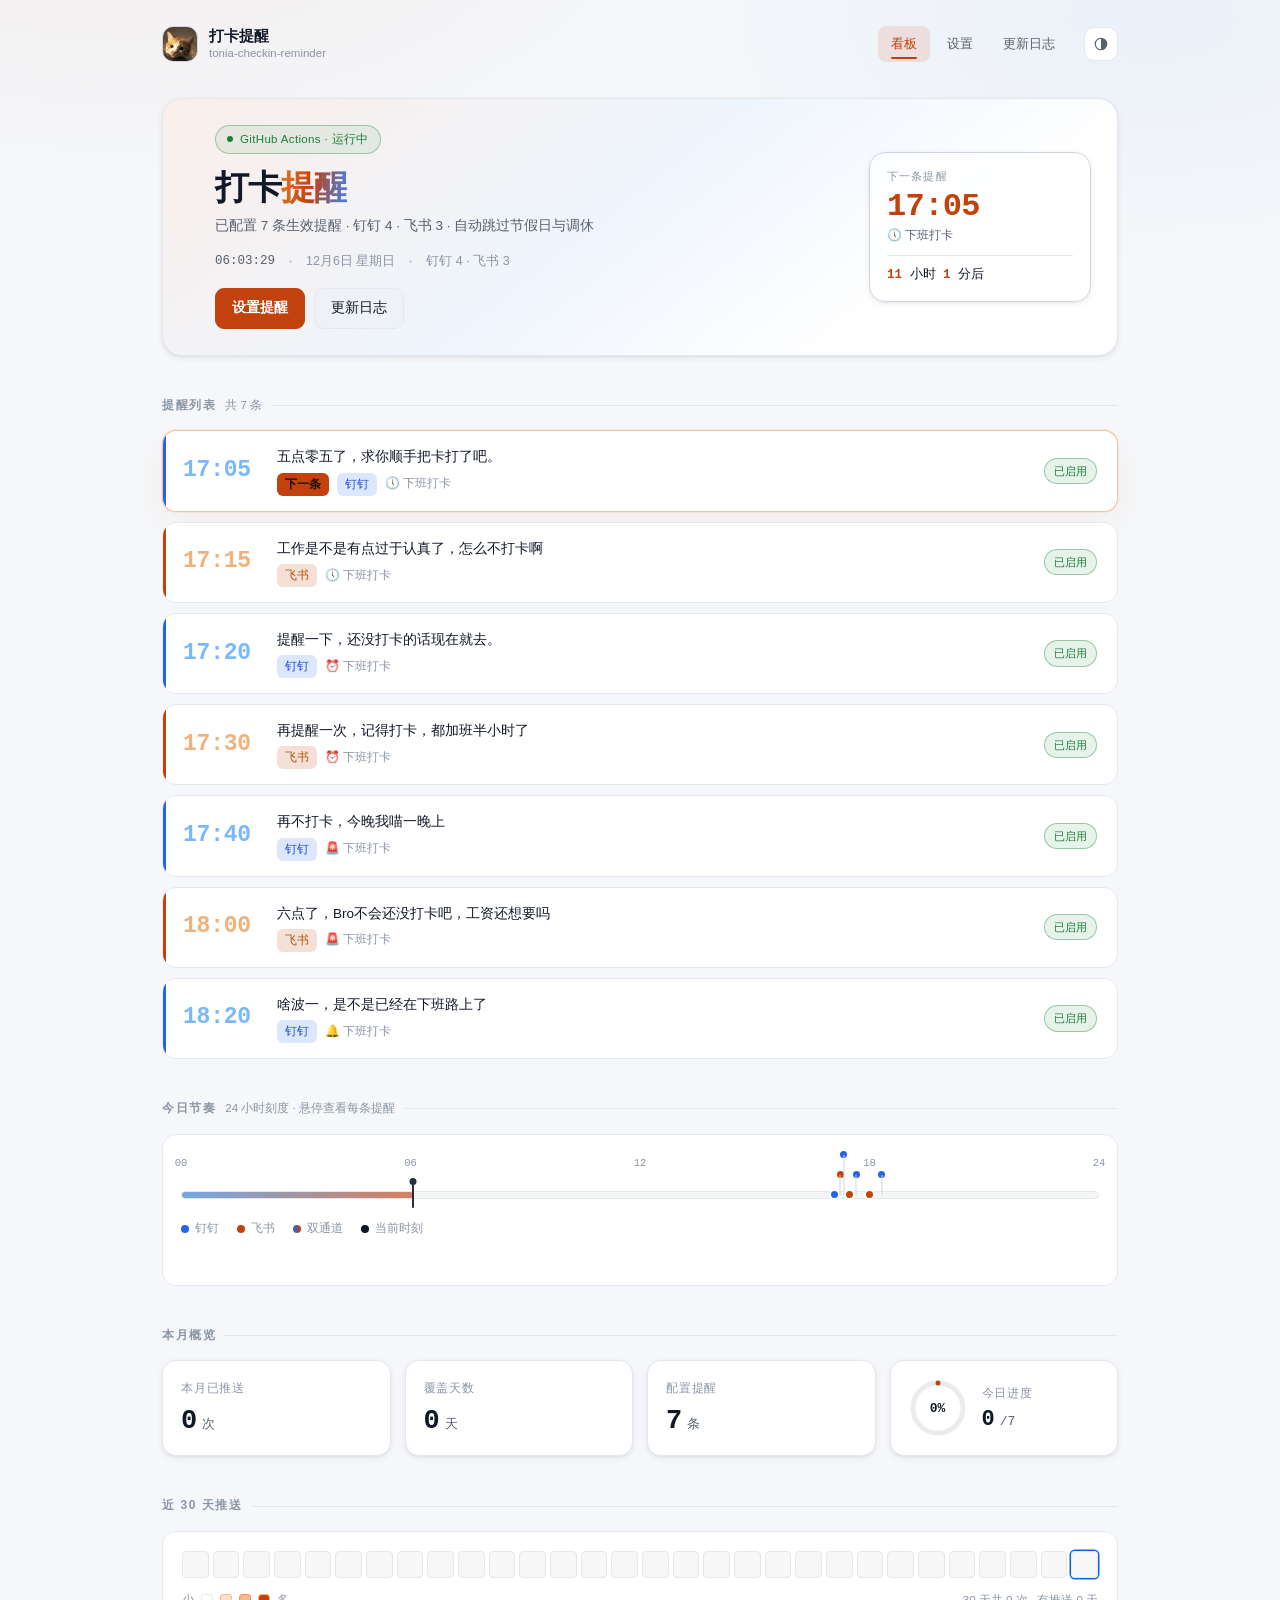
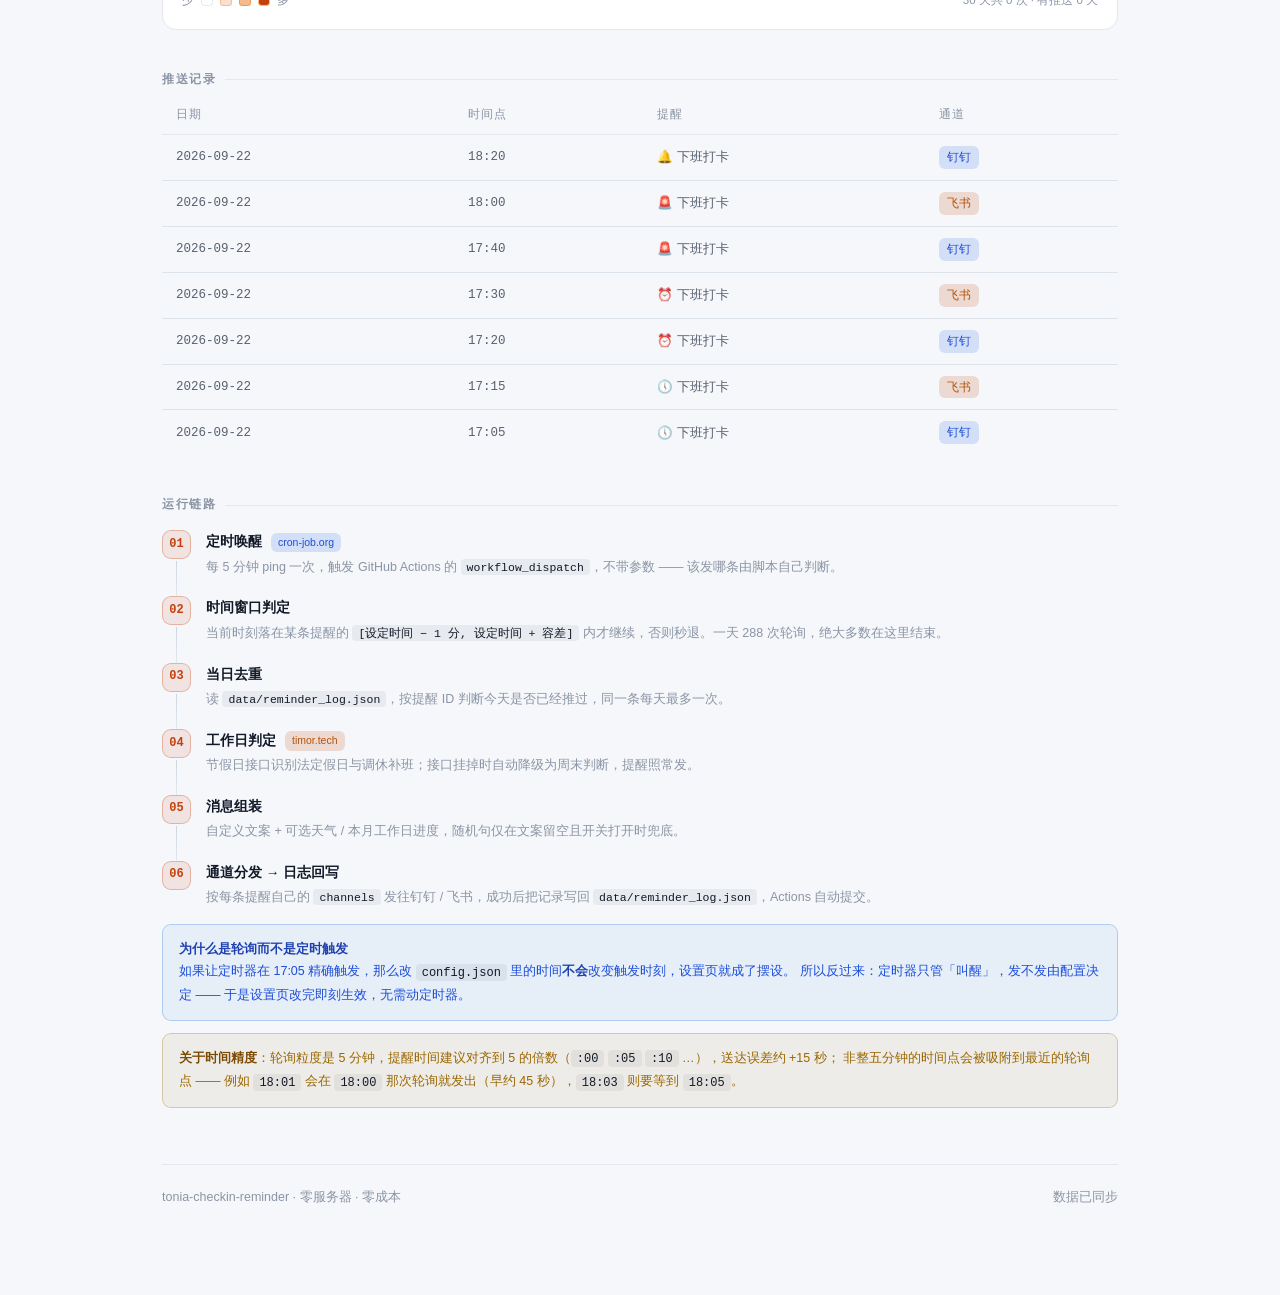
==== commit b7861669: "feat: 浅色/深色双主题与主题令牌体系 - 新增浅色主题，导航栏右侧按钮三态循环：跟随系统 / 浅色 / 深色 - 主题在首帧绘制前定好，不闪色；选记在本地，下次打开照旧 - 跟随系统模式下实时响" ====
--- a/index.html
+++ b/index.html
@@ -5,6 +5,26 @@
 <meta name="viewport" content="width=device-width, initial-scale=1.0">
 <title>看板 · 打卡提醒</title>
 <meta name="theme-color" content="#0b0f16">
+<script>
+/* 主题：必须在首帧前定好 data-theme —— 这段放在样式表与 body 之前，
+   才能避免「先按浅色画一帧、再跳到深色」的闪色。
+     data-theme      = 实际生效值（light | dark），CSS 只认它
+     data-theme-mode = 用户选择（auto | light | dark），驱动切换按钮的图标 */
+(function(){
+  var mode = "auto", dark = false;
+  try {
+    var v = localStorage.getItem("tcr:theme");
+    if (v === "light" || v === "dark" || v === "auto") mode = v;
+  } catch (e) {}
+  try { dark = matchMedia("(prefers-color-scheme: dark)").matches; } catch (e) {}
+  var t = mode === "auto" ? (dark ? "dark" : "light") : mode;
+  var r = document.documentElement;
+  r.setAttribute("data-theme", t);
+  r.setAttribute("data-theme-mode", mode);
+  var m = document.querySelector('meta[name="theme-color"]');
+  if (m) m.setAttribute("content", t === "dark" ? "#0b0f16" : "#f5f7fa");
+})();
+</script>
 <link rel="icon" href="assets/icons/favicon.ico" sizes="any">
 <link rel="icon" type="image/png" href="assets/icons/favicon-32.png" sizes="32x32">
 <link rel="apple-touch-icon" href="assets/icons/apple-touch-icon.png">
@@ -89,6 +109,11 @@
       <a href="settings.html">设置</a>
       <a href="changelog.html">更新日志</a>
     </div>
+    <button type="button" class="theme-btn" id="theme-btn" title="主题：跟随系统" aria-label="切换主题">
+      <svg class="tb tb-auto" viewBox="0 0 24 24" aria-hidden="true"><circle cx="12" cy="12" r="8.6"/><path class="tb-fill" d="M12 3.4a8.6 8.6 0 0 1 0 17.2Z"/></svg>
+      <svg class="tb tb-light" viewBox="0 0 24 24" aria-hidden="true"><circle cx="12" cy="12" r="4.2"/><path d="M12 3.6v2.2M12 18.2v2.2M3.6 12h2.2M18.2 12h2.2M7.6 7.6 6.1 6.1M16.4 7.6 17.9 6.1M7.6 16.4 6.1 17.9M16.4 16.4 17.9 17.9"/></svg>
+      <svg class="tb tb-dark" viewBox="0 0 24 24" aria-hidden="true"><path d="M20.7 14.6A8.7 8.7 0 1 1 9.4 3.3a7 7 0 0 0 11.3 11.3Z"/></svg>
+    </button>
   </nav>
 
   <div class="hero">
--- a/assets/style.css
+++ b/assets/style.css
@@ -4,30 +4,184 @@
    v1.5 起新增：页面转场特效层、时间轴、热力图、自定义时间选择器
    ═══════════════════════════════════════════════════════════ */
 
+/* ═══════════════════════════════════════════════════════════
+   主题令牌
+   ────────────────────────────────────────────────────────────
+   两套主题，唯一的切换开关是 <html data-theme="light|dark">，
+   由各页 head 的内联脚本在【首帧绘制之前】写好，因此不会闪色。
+
+   ▸ 为什么用 --xxx-rgb 分量变量
+     全站有 100+ 处 rgba(…,.08) 这类叠加层。如果每处都写两遍颜色，
+     迟早会出现改了暗色忘了浅色。抽成分量后，只要覆盖 --accent-rgb
+     一类的值，rgba(var(--accent-rgb),.16) 会自动跟着变。
+
+   ▸ 两套主题的分工
+     暗色：靠「边框 + 发光」建立层次，阴影很淡；
+     浅色：靠「阴影 + 底色差」建立层次，发光必须大幅收敛，否则发脏。
+   ═══════════════════════════════════════════════════════════ */
+
 :root{
+  color-scheme: light;
+
+  /* ── 表面 ───────────────────────────────────────────── */
+  --bg:#f5f7fa;
+  --bg2:#ffffff;
+  --bg3:#eef1f6;
+  --line:#e4e8ee;
+  --line2:#cdd5e0;
+  --line-rgb:205,213,224;
+  --panel:rgba(255,255,255,.92);
+  --panel-strong:rgba(255,255,255,.98);
+  --veil-bg:#f5f7fa;
+  --logo-ph:#eef1f5;
+  --mask:rgba(15,23,42,.30);
+  --code-bg:rgba(15,23,42,.055);
+
+  /* ── 文字 ───────────────────────────────────────────── */
+  --txt:#111827;
+  --dim:#57606f;
+  --dim2:#8b95a5;
+
+  /* ── 语义色（均按白底 ≥4.5:1 校准） ─────────────────── */
+  --accent:#c2410c;
+  --accent-rgb:194,65,12;
+  --accent-hover:#ea580c;
+  --blue:#0969da;
+  --blue-rgb:9,105,218;
+  --dt:#2563eb;
+  --dt-rgb:37,99,235;
+  --fs:#c2410c;
+  --fs-rgb:194,65,12;
+  --ok:#1a7f37;
+  --ok-rgb:26,127,55;
+  --warn:#9a6700;
+  --warn-rgb:154,103,0;
+  --err:#cf222e;
+  --err-rgb:207,34,46;
+
+  /* 语义色的「浅底深字」版（标签用，保证对比度） */
+  --blue-ink:#1d4ed8;
+  --accent-ink:#b45309;
+
+  /* ── 叠加基色 ───────────────────────────────────────
+     暗色主题是「在白上叠白」提亮，浅色主题是「在黑上叠黑」压暗，
+     同一个 wash 变量在两个主题下方向相反。 */
+  --wash-rgb:15,23,42;
+
+  /* ── 层级与阴影 ─────────────────────────────────────── */
+  --sh-card:0 1px 2px rgba(16,24,40,.05),0 2px 6px rgba(16,24,40,.07);
+  --sh-hover:0 10px 26px rgba(16,24,40,.10);
+  --sh-pop:0 18px 46px rgba(16,24,40,.16);
+  --sh-inset:none;
+
+  /* ── 装饰强度：浅色下发光必须收敛 ───────────────────── */
+  --aurora-a1:.055;
+  --aurora-a2:.045;
+  --hero-glow:.30;
+  --glow-a:.16;
+
+  --grad:linear-gradient(100deg,#e07a2c,var(--accent) 46%,#3b82f6);
+
+  /* 强调色背景上的文字 */
+  --on-accent:#ffffff;
+  --on-accent-dim:rgba(255,255,255,.55);
+  --scroll-hover:#aab3c0;
+
+  /* 玻璃面板 / 提示气泡 / 弹层渐变 */
+  --glass:rgba(255,255,255,.72);
+  --tip-bg:#ffffff;
+  --pop-grad:linear-gradient(180deg,#ffffff,#fbfcfd);
+
+  /* 深色底上的浅色强调文字（浅色主题要反过来变深） */
+  --warn-ink:#7c4a03;
+  --blue-strong:#1e40af;
+  --sk-a1:.05;
+  --sk-a2:.10;
+
+  --r:14px;
+  --r-sm:9px;
+  --mono:ui-monospace,SFMono-Regular,"SF Mono",Consolas,"Liberation Mono",monospace;
+}
+
+:root[data-theme="dark"]{
+  color-scheme: dark;
+
   --bg:#0b0f16;
   --bg2:#141a24;
   --bg3:#1b2330;
   --line:#242d3b;
   --line2:#33404f;
+  --line-rgb:36,45,59;
+  --panel:rgba(20,26,36,.92);
+  --panel-strong:rgba(19,25,34,.97);
+  --veil-bg:#090c12;
+  --logo-ph:#151a23;
+  --mask:rgba(4,7,12,.58);
+  --code-bg:rgba(0,0,0,.32);
 
   --txt:#e9eef6;
   --dim:#94a3b8;
   --dim2:#697586;
 
-  --accent:#f0883e;                        /* 鱼丸橘 */
+  --accent:#f0883e;
+  --accent-rgb:240,136,62;
+  --accent-hover:#f5a05f;
   --blue:#58a6ff;
-  --dt:#3b82f6;                            /* 钉钉 */
-  --fs:#f0883e;                            /* 飞书 */
+  --blue-rgb:88,166,255;
+  --dt:#3b82f6;
+  --dt-rgb:59,130,246;
+  --fs:#f0883e;
+  --fs-rgb:240,136,62;
   --ok:#3fb950;
+  --ok-rgb:63,185,80;
   --warn:#d29922;
+  --warn-rgb:210,153,34;
   --err:#f85149;
+  --err-rgb:248,81,73;
+
+  --blue-ink:#79b8ff;
+  --accent-ink:#f0b27a;
+
+  --wash-rgb:255,255,255;
+
+  --sh-card:0 1px 0 rgba(var(--wash-rgb),.03);
+  --sh-hover:0 14px 34px rgba(0,0,0,.32);
+  --sh-pop:0 24px 66px rgba(0,0,0,.66);
+  --sh-inset:inset 0 1px 0 rgba(255,255,255,.045);
+
+  --aurora-a1:.10;
+  --aurora-a2:.085;
+  --hero-glow:.55;
+  --glow-a:.34;
 
   --grad:linear-gradient(100deg,#ffb375,var(--accent) 44%,#7cc0ff);
 
-  --r:14px;
-  --r-sm:9px;
-  --mono:ui-monospace,SFMono-Regular,"SF Mono",Consolas,"Liberation Mono",monospace;
+  --on-accent:#180c02;
+  --on-accent-dim:rgba(24,12,2,.55);
+  --scroll-hover:#4a5a70;
+
+  --glass:rgba(8,11,17,.6);
+  --tip-bg:#0d131c;
+  --pop-grad:linear-gradient(180deg,#18202c,#131a24);
+
+  --warn-ink:#f0c674;
+  --blue-strong:#cfe4ff;
+  --sk-a1:.035;
+  --sk-a2:.085;
+}
+
+/* ── 主题切换瞬间的过渡 ───────────────────────────────────
+   只在切换的那 260ms 里挂 .theme-anim（由 JS 加/摘），
+   平时不挂 —— 否则每次 hover 都要跑一堆颜色过渡，白费性能。
+   注：background-image（渐变）无法插值，会直接跳变；
+   极光很淡，视觉上察觉不到。 */
+html.theme-anim,
+html.theme-anim *,
+html.theme-anim *::before,
+html.theme-anim *::after{
+  transition:background-color .26s ease,border-color .26s ease,
+             color .26s ease,fill .26s ease,stroke .26s ease,
+             box-shadow .26s ease !important;
 }
 
 *,*::before,*::after{box-sizing:border-box;margin:0;padding:0}
@@ -42,21 +196,21 @@
   line-height:1.65;
   min-height:100vh;
   background-image:
-    radial-gradient(900px 440px at 10% -10%, rgba(240,136,62,.10), transparent 62%),
-    radial-gradient(780px 400px at 90% 2%, rgba(88,166,255,.085), transparent 62%);
+    radial-gradient(900px 440px at 10% -10%, rgba(var(--accent-rgb),var(--aurora-a1)), transparent 62%),
+    radial-gradient(780px 400px at 90% 2%, rgba(var(--blue-rgb),var(--aurora-a2)), transparent 62%);
   background-attachment:fixed;
   -webkit-font-smoothing:antialiased;
   -moz-osx-font-smoothing:grayscale;
 }
 
-::selection{background:rgba(240,136,62,.3)}
+::selection{background:rgba(var(--accent-rgb),.3)}
 :focus-visible{outline:2px solid var(--blue);outline-offset:2px;border-radius:4px}
 
 *{scrollbar-width:thin;scrollbar-color:var(--line2) transparent}
 *::-webkit-scrollbar{width:10px;height:10px}
 *::-webkit-scrollbar-track{background:transparent}
 *::-webkit-scrollbar-thumb{background:var(--line2);border-radius:99px;border:3px solid transparent;background-clip:content-box}
-*::-webkit-scrollbar-thumb:hover{background:#4a5a70;background-clip:content-box}
+*::-webkit-scrollbar-thumb:hover{background:var(--scroll-hover);background-clip:content-box}
 
 .wrap{max-width:1000px;margin:0 auto;padding:26px 22px 88px}
 .wrap.narrow{max-width:800px}
@@ -85,10 +239,34 @@
   background:var(--accent);transform:scaleX(0);transform-origin:left;
   transition:transform .26s cubic-bezier(.22,.61,.36,1);
 }
-.nav-links a:hover{color:var(--txt);background:rgba(255,255,255,.05)}
+.nav-links a:hover{color:var(--txt);background:rgba(var(--wash-rgb),.05)}
 .nav-links a:hover::after{transform:scaleX(.5)}
-.nav-links a.active{color:var(--accent);background:rgba(240,136,62,.12)}
+.nav-links a.active{color:var(--accent);background:rgba(var(--accent-rgb),.12)}
 .nav-links a.active::after{transform:scaleX(1)}
+
+/* ── 主题切换按钮 ─────────────────────────────────────────
+   图标由 <html data-theme-mode> 驱动而不是按钮自身的属性 ——
+   这样 head 内联脚本一次写好，按钮首帧就是正确图标，不会先显示
+   「跟随系统」再跳成「深色」。 */
+.theme-btn{
+  position:relative;width:34px;height:34px;flex:none;padding:0;
+  border:1px solid var(--line);border-radius:10px;
+  background:var(--bg2);color:var(--dim);cursor:pointer;
+  transition:color .18s,border-color .18s,background .18s,transform .12s;
+}
+.theme-btn:hover{color:var(--accent);border-color:var(--accent);background:rgba(var(--accent-rgb),.07)}
+.theme-btn:active{transform:scale(.93)}
+.theme-btn .tb{
+  position:absolute;inset:0;margin:auto;width:16px;height:16px;
+  fill:none;stroke:currentColor;stroke-width:1.7;
+  stroke-linecap:round;stroke-linejoin:round;
+  opacity:0;transform:scale(.55) rotate(-50deg);
+  transition:opacity .2s ease,transform .3s cubic-bezier(.22,.61,.36,1);
+}
+.theme-btn .tb-fill{fill:currentColor;stroke:none}
+html[data-theme-mode="auto"]  .theme-btn .tb-auto,
+html[data-theme-mode="light"] .theme-btn .tb-light,
+html[data-theme-mode="dark"]  .theme-btn .tb-dark{opacity:1;transform:none}
 
 /* ── 页头 ─────────────────────────────────────────────── */
 
@@ -108,17 +286,17 @@
 .badge{
   display:inline-flex;align-items:center;gap:7px;
   font-size:11.5px;letter-spacing:.03em;color:var(--dim);
-  border:1px solid var(--line);background:rgba(255,255,255,.02);
+  border:1px solid var(--line);background:rgba(var(--wash-rgb),.02);
   padding:4px 11px;border-radius:999px;
 }
-.badge.live{color:var(--ok);border-color:rgba(63,185,80,.35);background:rgba(63,185,80,.08)}
-.badge.accent{color:var(--accent);border-color:rgba(240,136,62,.35);background:rgba(240,136,62,.08)}
+.badge.live{color:var(--ok);border-color:rgba(var(--ok-rgb),.35);background:rgba(var(--ok-rgb),.08)}
+.badge.accent{color:var(--accent);border-color:rgba(var(--accent-rgb),.35);background:rgba(var(--accent-rgb),.08)}
 .dot{width:6px;height:6px;border-radius:50%;background:currentColor;flex:none}
-.badge.live .dot{box-shadow:0 0 0 0 rgba(63,185,80,.6);animation:pulse 2.4s ease-out infinite}
+.badge.live .dot{box-shadow:0 0 0 0 rgba(var(--ok-rgb),.6);animation:pulse 2.4s ease-out infinite}
 @keyframes pulse{
-  0%{box-shadow:0 0 0 0 rgba(63,185,80,.55)}
-  70%{box-shadow:0 0 0 7px rgba(63,185,80,0)}
-  100%{box-shadow:0 0 0 0 rgba(63,185,80,0)}
+  0%{box-shadow:0 0 0 0 rgba(var(--ok-rgb),.55)}
+  70%{box-shadow:0 0 0 7px rgba(var(--ok-rgb),0)}
+  100%{box-shadow:0 0 0 0 rgba(var(--ok-rgb),0)}
 }
 
 /* ── 卡片 ─────────────────────────────────────────────── */
@@ -126,17 +304,18 @@
 .card{
   position:relative;
   background:var(--bg2);border:1px solid var(--line);border-radius:var(--r);
+  box-shadow:var(--sh-card);
   padding:19px;margin-bottom:14px;
   transition:border-color .18s,box-shadow .3s,transform .3s;
 }
 .card:hover{border-color:var(--line2)}
-.card.glow:hover{box-shadow:0 14px 40px rgba(0,0,0,.34),0 0 0 1px rgba(240,136,62,.08)}
+.card.glow:hover{box-shadow:var(--sh-hover),0 0 0 1px rgba(var(--accent-rgb),.08)}
 .card-head{display:flex;justify-content:space-between;align-items:center;gap:12px;margin-bottom:15px}
 .card-title{font-size:14.5px;font-weight:600;display:flex;align-items:center;gap:8px}
 .card-title .hint{margin:0}
 .card-title .ct-ico{
   width:24px;height:24px;border-radius:7px;flex:none;display:grid;place-items:center;
-  background:rgba(240,136,62,.1);border:1px solid rgba(240,136,62,.26);
+  background:rgba(var(--accent-rgb),.1);border:1px solid rgba(var(--accent-rgb),.26);
   font-size:12px;line-height:1;
 }
 
@@ -151,12 +330,12 @@
 /* ── 标签 / 徽标 ──────────────────────────────────────── */
 
 .tag{display:inline-block;font-size:11.5px;padding:2px 8px;border-radius:6px;font-weight:500;white-space:nowrap}
-.tag.dt{color:#79b8ff;background:rgba(59,130,246,.16)}
-.tag.fs{color:#f0b27a;background:rgba(240,136,62,.16)}
+.tag.dt{color:var(--blue-ink);background:rgba(var(--dt-rgb),.16)}
+.tag.fs{color:var(--accent-ink);background:rgba(var(--accent-rgb),.16)}
 
 .pill{font-size:11px;padding:3px 9px;border-radius:999px;font-weight:500;
   border:1px solid var(--line);color:var(--dim2);flex:none;white-space:nowrap}
-.pill.on{color:var(--ok);border-color:rgba(63,185,80,.38);background:rgba(63,185,80,.1)}
+.pill.on{color:var(--ok);border-color:rgba(var(--ok-rgb),.38);background:rgba(var(--ok-rgb),.1)}
 .pill.off{color:var(--dim2);opacity:.7}
 
 /* ── 按钮 ─────────────────────────────────────────────── */
@@ -168,14 +347,14 @@
   cursor:pointer;transition:border-color .18s,color .18s,background .18s,transform .12s,box-shadow .2s;
   white-space:nowrap;text-decoration:none;
 }
-.btn:hover:not(:disabled){border-color:var(--blue);color:var(--blue);box-shadow:0 0 0 3px rgba(88,166,255,.09)}
+.btn:hover:not(:disabled){border-color:var(--blue);color:var(--blue);box-shadow:0 0 0 3px rgba(var(--blue-rgb),.09)}
 .btn:active:not(:disabled){transform:translateY(1px)}
 .btn:disabled{opacity:.4;cursor:not-allowed}
-.btn.primary{background:var(--accent);border-color:var(--accent);color:#180c02;font-weight:600}
-.btn.primary:hover:not(:disabled){background:#f5a05f;border-color:#f5a05f;color:#180c02;box-shadow:0 8px 22px rgba(240,136,62,.28)}
+.btn.primary{background:var(--accent);border-color:var(--accent);color:var(--on-accent);font-weight:600}
+.btn.primary:hover:not(:disabled){background:var(--accent-hover);border-color:var(--accent-hover);color:var(--on-accent);box-shadow:0 8px 22px rgba(var(--accent-rgb),.28)}
 .btn.sm{padding:5px 12px;font-size:12.5px}
 .btn.block{width:100%;border-style:dashed;color:var(--dim)}
-.btn.block:hover:not(:disabled){color:var(--accent);border-color:var(--accent);box-shadow:0 0 0 3px rgba(240,136,62,.09)}
+.btn.block:hover:not(:disabled){color:var(--accent);border-color:var(--accent);box-shadow:0 0 0 3px rgba(var(--accent-rgb),.09)}
 
 /* ── 表格 ─────────────────────────────────────────────── */
 
@@ -185,9 +364,9 @@
   letter-spacing:.08em;text-transform:uppercase;
   padding:0 14px 10px;border-bottom:1px solid var(--line);
 }
-tbody td{padding:11px 14px;border-bottom:1px solid rgba(36,45,59,.55)}
+tbody td{padding:11px 14px;border-bottom:1px solid rgba(var(--line-rgb),.55)}
 tbody tr{transition:background .15s}
-tbody tr:hover{background:rgba(88,166,255,.05)}
+tbody tr:hover{background:rgba(var(--blue-rgb),.05)}
 tbody tr:last-child td{border-bottom:none}
 .mono{font-family:var(--mono);font-variant-numeric:tabular-nums;color:var(--dim);font-size:12.5px}
 .ch{color:var(--dim);font-size:12.5px}
@@ -200,13 +379,13 @@
   border:1px solid var(--line);color:var(--dim);display:none;line-height:1.6;
 }
 .status.show{display:block}
-.status.ok{color:var(--ok);border-color:rgba(63,185,80,.38);background:rgba(63,185,80,.08)}
-.status.err{color:var(--err);border-color:rgba(248,81,73,.38);background:rgba(248,81,73,.08)}
-.status.warn{color:var(--warn);border-color:rgba(210,153,34,.38);background:rgba(210,153,34,.08)}
-.status.info{color:var(--blue);border-color:rgba(88,166,255,.38);background:rgba(88,166,255,.08)}
-.status.loading{color:var(--blue);border-color:rgba(88,166,255,.38);background:rgba(88,166,255,.08)}
+.status.ok{color:var(--ok);border-color:rgba(var(--ok-rgb),.38);background:rgba(var(--ok-rgb),.08)}
+.status.err{color:var(--err);border-color:rgba(var(--err-rgb),.38);background:rgba(var(--err-rgb),.08)}
+.status.warn{color:var(--warn);border-color:rgba(var(--warn-rgb),.38);background:rgba(var(--warn-rgb),.08)}
+.status.info{color:var(--blue);border-color:rgba(var(--blue-rgb),.38);background:rgba(var(--blue-rgb),.08)}
+.status.loading{color:var(--blue);border-color:rgba(var(--blue-rgb),.38);background:rgba(var(--blue-rgb),.08)}
 .status.loading::after{content:'';display:inline-block;width:11px;height:11px;margin-left:8px;
-  vertical-align:-1px;border:1.5px solid rgba(88,166,255,.35);border-top-color:var(--blue);
+  vertical-align:-1px;border:1.5px solid rgba(var(--blue-rgb),.35);border-top-color:var(--blue);
   border-radius:50%;animation:spin .7s linear infinite}
 @keyframes spin{to{transform:rotate(360deg)}}
 
@@ -267,7 +446,7 @@
 .px-bar i{
   display:block;height:100%;width:0;border-radius:0 2px 2px 0;
   background:linear-gradient(90deg,var(--blue),var(--accent));
-  box-shadow:0 0 12px rgba(240,136,62,.65);
+  box-shadow:0 0 12px rgba(var(--accent-rgb),.65);
   transition:width .3s cubic-bezier(.22,.61,.36,1);
 }
 .px-bar.done i{width:100%!important;transition:width .16s ease-out}
@@ -286,8 +465,8 @@
   position:fixed;inset:0;z-index:200;
   display:none;align-items:center;justify-content:center;
   background:
-    radial-gradient(620px 340px at 50% 42%, rgba(240,136,62,.11), transparent 68%),
-    #090c12;
+    radial-gradient(620px 340px at 50% 42%, rgba(var(--accent-rgb),.11), transparent 68%),
+    var(--veil-bg);
   opacity:0;
   transition:opacity .16s ease;
 }
@@ -319,7 +498,7 @@
 .px-logo img{
   width:56px;height:56px;border-radius:17px;display:block;object-fit:cover;
   border:1px solid var(--line2);
-  background:#151a23;          /* 占位底色：图片没到之前是深色圆角块，不会突兀跳变 */
+  background:var(--logo-ph);          /* 占位底色：图片没到之前是深色圆角块，不会突兀跳变 */
   animation:veilBob 1.6s ease-in-out infinite;
 }
 @keyframes veilBob{0%,100%{transform:translateY(0) scale(1)}50%{transform:translateY(-4px) scale(1.03)}}
@@ -327,9 +506,9 @@
   position:absolute;inset:-7px;border-radius:23px;
   border:1.5px solid transparent;
   border-top-color:var(--accent);
-  border-right-color:rgba(240,136,62,.60);
-  border-bottom-color:rgba(240,136,62,.16);
-  filter:drop-shadow(0 0 5px rgba(240,136,62,.32));
+  border-right-color:rgba(var(--accent-rgb),.60);
+  border-bottom-color:rgba(var(--accent-rgb),.16);
+  filter:drop-shadow(0 0 5px rgba(var(--accent-rgb),.32));
   animation:spin .95s linear infinite;
 }
 .px-veil-txt{
@@ -346,7 +525,7 @@
 @keyframes dotJump{0%,60%,100%{opacity:.25;transform:translateY(0)}30%{opacity:1;transform:translateY(-3px)}}
 .px-track{
   width:150px;height:3px;border-radius:99px;overflow:hidden;
-  background:rgba(255,255,255,.08);
+  background:rgba(var(--wash-rgb),.08);
 }
 .px-track i{
   display:block;height:100%;width:0;border-radius:99px;
@@ -365,19 +544,19 @@
 .px-toast{
   display:flex;align-items:center;gap:9px;
   padding:10px 15px;border-radius:12px;font-size:13px;line-height:1.5;
-  background:rgba(19,25,34,.97);border:1px solid var(--line2);color:var(--txt);
-  box-shadow:0 16px 44px rgba(0,0,0,.55);
+  background:var(--panel-strong);border:1px solid var(--line2);color:var(--txt);
+  box-shadow:var(--sh-pop);
   opacity:0;transform:translateY(14px) scale(.97);
   transition:opacity .3s ease,transform .34s cubic-bezier(.22,.61,.36,1);
 }
 .px-toast.on{opacity:1;transform:none}
 .px-toast-ico{width:7px;height:7px;border-radius:50%;background:var(--blue);flex:none}
-.px-toast.ok{border-color:rgba(63,185,80,.45)}
-.px-toast.ok .px-toast-ico{background:var(--ok);box-shadow:0 0 10px rgba(63,185,80,.75)}
-.px-toast.err{border-color:rgba(248,81,73,.45)}
-.px-toast.err .px-toast-ico{background:var(--err);box-shadow:0 0 10px rgba(248,81,73,.75)}
-.px-toast.warn{border-color:rgba(210,153,34,.45)}
-.px-toast.warn .px-toast-ico{background:var(--warn);box-shadow:0 0 10px rgba(210,153,34,.75)}
+.px-toast.ok{border-color:rgba(var(--ok-rgb),.45)}
+.px-toast.ok .px-toast-ico{background:var(--ok);box-shadow:0 0 10px rgba(var(--ok-rgb),.75)}
+.px-toast.err{border-color:rgba(var(--err-rgb),.45)}
+.px-toast.err .px-toast-ico{background:var(--err);box-shadow:0 0 10px rgba(var(--err-rgb),.75)}
+.px-toast.warn{border-color:rgba(var(--warn-rgb),.45)}
+.px-toast.warn .px-toast-ico{background:var(--warn);box-shadow:0 0 10px rgba(var(--warn-rgb),.75)}
 
 /* ── 回到顶部 ─────────────────────────────────────────── */
 
@@ -385,13 +564,13 @@
   position:fixed;right:20px;bottom:26px;z-index:60;
   width:38px;height:38px;border-radius:12px;font-size:15px;font-family:inherit;
   display:grid;place-items:center;
-  border:1px solid var(--line2);background:rgba(20,26,36,.92);color:var(--dim);
+  border:1px solid var(--line2);background:var(--panel);color:var(--dim);
   -webkit-backdrop-filter:blur(9px);backdrop-filter:blur(9px);
   cursor:pointer;opacity:0;transform:translateY(10px);pointer-events:none;
   transition:opacity .24s,transform .24s,color .18s,border-color .18s,box-shadow .2s;
 }
 .px-top.on{opacity:1;transform:none;pointer-events:auto}
-.px-top:hover{color:var(--accent);border-color:var(--accent);box-shadow:0 8px 22px rgba(240,136,62,.2)}
+.px-top:hover{color:var(--accent);border-color:var(--accent);box-shadow:0 8px 22px rgba(var(--accent-rgb),.2)}
 body.has-actionbar .px-top{bottom:92px}
 @media(max-width:640px){.px-top{right:14px;bottom:18px}body.has-actionbar .px-top{bottom:88px}}
 
@@ -400,17 +579,18 @@
 .hero{
   position:relative;overflow:hidden;
   border:1px solid var(--line);border-radius:20px;
+  box-shadow:var(--sh-card);
   padding:26px;margin-bottom:18px;
   display:flex;gap:26px;align-items:center;flex-wrap:wrap;
   background:
-    linear-gradient(142deg,rgba(240,136,62,.085),rgba(88,166,255,.065) 46%,transparent 78%),
+    linear-gradient(142deg,rgba(var(--accent-rgb),.085),rgba(var(--blue-rgb),.065) 46%,transparent 78%),
     var(--bg2);
 }
 .hero-aurora{
-  position:absolute;inset:-45%;pointer-events:none;opacity:.55;filter:blur(48px);
+  position:absolute;inset:-45%;pointer-events:none;opacity:var(--hero-glow);filter:blur(48px);
   background:
-    radial-gradient(36% 44% at 22% 30%,rgba(240,136,62,.55),transparent 62%),
-    radial-gradient(32% 42% at 78% 64%,rgba(88,166,255,.45),transparent 62%);
+    radial-gradient(36% 44% at 22% 30%,rgba(var(--accent-rgb),.55),transparent 62%),
+    radial-gradient(32% 42% at 78% 64%,rgba(var(--blue-rgb),.45),transparent 62%);
   animation:aurora 18s ease-in-out infinite alternate;
 }
 @keyframes aurora{
@@ -430,12 +610,13 @@
 /* 下一条提醒卡片 */
 .next{
   flex:none;width:222px;
-  background:rgba(8,11,17,.6);border:1px solid var(--line2);border-radius:16px;
+  background:var(--glass);border:1px solid var(--line2);border-radius:16px;
+  box-shadow:var(--sh-card);
   padding:15px 17px;
   -webkit-backdrop-filter:blur(8px);backdrop-filter:blur(8px);
   transition:border-color .2s,box-shadow .3s;
 }
-.next:hover{border-color:rgba(240,136,62,.45);box-shadow:0 12px 34px rgba(0,0,0,.4)}
+.next:hover{border-color:rgba(var(--accent-rgb),.45);box-shadow:var(--sh-hover)}
 .next-k{font-size:10.5px;letter-spacing:.11em;text-transform:uppercase;color:var(--dim2)}
 .next-v{
   font-family:var(--mono);font-size:32px;font-weight:700;line-height:1.12;
@@ -463,11 +644,11 @@
 }
 .tl-rail{
   position:relative;height:8px;border-radius:99px;
-  background:rgba(255,255,255,.045);border:1px solid var(--line);
+  background:rgba(var(--wash-rgb),.045);border:1px solid var(--line);
 }
 .tl-fill{
   position:absolute;left:0;top:0;bottom:0;width:0;border-radius:99px;
-  background:linear-gradient(90deg,rgba(88,166,255,.55),rgba(240,136,62,.65));
+  background:linear-gradient(90deg,rgba(var(--blue-rgb),.55),rgba(var(--accent-rgb),.65));
   transition:width .8s cubic-bezier(.22,.61,.36,1);
 }
 .tl-now{
@@ -493,15 +674,15 @@
 .tl-pin.both{background:linear-gradient(90deg,var(--dt),var(--fs))}
 .tl-pin.past{opacity:.42}
 .tl-pin.off{opacity:.28}
-.tl-pin:hover,.tl-pin:focus-visible{transform:scale(1.45);box-shadow:0 0 0 5px rgba(240,136,62,.16);z-index:6;opacity:1}
+.tl-pin:hover,.tl-pin:focus-visible{transform:scale(1.45);box-shadow:0 0 0 5px rgba(var(--accent-rgb),.16);z-index:6;opacity:1}
 .tl-tip{
   position:absolute;left:50%;bottom:calc(100% + 7px);
   transform:translateX(-50%) translateY(4px);
-  background:#0d131c;border:1px solid var(--line2);border-radius:9px;
+  background:var(--tip-bg);border:1px solid var(--line2);border-radius:9px;
   padding:6px 10px;font-size:12px;line-height:1.45;color:var(--txt);
   white-space:nowrap;opacity:0;pointer-events:none;font-weight:400;
   transition:opacity .16s,transform .18s;z-index:9;
-  box-shadow:0 10px 28px rgba(0,0,0,.55);
+  box-shadow:var(--sh-pop);
 }
 .tl-tip b{font-family:var(--mono);color:var(--accent)}
 .tl-pin:hover .tl-tip,.tl-pin:focus-visible .tl-tip{opacity:1;transform:translateX(-50%)}
@@ -518,27 +699,28 @@
 .stat{
   position:relative;overflow:hidden;
   background:var(--bg2);border:1px solid var(--line);border-radius:var(--r);
+  box-shadow:var(--sh-card);
   padding:18px;transition:border-color .18s,transform .22s,box-shadow .3s;
 }
 .stat::after{
   content:'';position:absolute;inset:auto -30% -60% auto;width:150px;height:150px;
-  border-radius:50%;background:radial-gradient(circle,rgba(240,136,62,.13),transparent 68%);
+  border-radius:50%;background:radial-gradient(circle,rgba(var(--accent-rgb),.13),transparent 68%);
   opacity:0;transition:opacity .35s;
 }
-.stat:hover{border-color:var(--line2);transform:translateY(-3px);box-shadow:0 14px 34px rgba(0,0,0,.32)}
+.stat:hover{border-color:var(--line2);transform:translateY(-3px);box-shadow:var(--sh-hover)}
 .stat:hover::after{opacity:1}
 .stat-label{font-size:11.5px;color:var(--dim2);letter-spacing:.07em;text-transform:uppercase;margin-bottom:9px}
 .stat-val{font-family:var(--mono);font-size:27px;font-weight:650;line-height:1.1;font-variant-numeric:tabular-nums}
 .stat-val small{font-family:inherit;font-size:13px;color:var(--dim);font-weight:400;margin-left:5px}
-.stat-bar{margin-top:11px;height:5px;border-radius:99px;background:rgba(255,255,255,.06);overflow:hidden}
+.stat-bar{margin-top:11px;height:5px;border-radius:99px;background:rgba(var(--wash-rgb),.06);overflow:hidden}
 .stat-bar i{display:block;height:100%;width:0;border-radius:99px;
-  background:linear-gradient(90deg,var(--accent),#ffb375);transition:width .9s cubic-bezier(.22,.61,.36,1)}
+  background:linear-gradient(90deg,var(--accent),var(--accent-hover));transition:width .9s cubic-bezier(.22,.61,.36,1)}
 .stat-foot{margin-top:8px;font-size:11.5px;color:var(--dim2)}
 
 .ring{position:relative;width:58px;height:58px;flex:none}
 .ring svg{display:block;transform:rotate(-90deg)}
 .ring circle{fill:none;stroke-width:5;stroke-linecap:round}
-.ring .bgc{stroke:rgba(255,255,255,.08)}
+.ring .bgc{stroke:rgba(var(--wash-rgb),.08)}
 .ring .fgc{stroke:var(--accent);transition:stroke-dashoffset 1s cubic-bezier(.22,.61,.36,1)}
 .ring b{position:absolute;inset:0;display:grid;place-items:center;
   font-family:var(--mono);font-size:13px;font-weight:700}
@@ -552,13 +734,13 @@
 }
 .heat{display:grid;grid-template-columns:repeat(30,1fr);gap:4px}
 .heat i{
-  aspect-ratio:1;border-radius:4px;background:rgba(255,255,255,.035);
+  aspect-ratio:1;border-radius:4px;background:rgba(var(--wash-rgb),.035);
   border:1px solid var(--line);transition:transform .16s,background .2s;
 }
 .heat i:hover{transform:scale(1.3)}
-.heat i.l1{background:rgba(240,136,62,.26);border-color:rgba(240,136,62,.4)}
-.heat i.l2{background:rgba(240,136,62,.58);border-color:rgba(240,136,62,.72)}
-.heat i.l3{background:var(--accent);border-color:#ffb97d}
+.heat i.l1{background:rgba(var(--accent-rgb),.26);border-color:rgba(var(--accent-rgb),.4)}
+.heat i.l2{background:rgba(var(--accent-rgb),.58);border-color:rgba(var(--accent-rgb),.72)}
+.heat i.l3{background:var(--accent);border-color:var(--accent-hover)}
 .heat i.today{box-shadow:0 0 0 1.5px var(--blue)}
 .heat i.blank{border-style:dashed;opacity:.5}
 .heat-legend{margin-top:13px;display:flex;align-items:center;gap:7px;font-size:11.5px;color:var(--dim2)}
@@ -580,41 +762,42 @@
 .step-n{
   width:29px;height:29px;border-radius:9px;flex:none;display:grid;place-items:center;
   font-family:var(--mono);font-size:12px;font-weight:700;color:var(--accent);
-  background:rgba(240,136,62,.1);border:1px solid rgba(240,136,62,.3);
+  background:rgba(var(--accent-rgb),.1);border:1px solid rgba(var(--accent-rgb),.3);
   position:relative;z-index:1;
   transition:transform .2s,box-shadow .25s;
 }
-.step:hover .step-n{transform:scale(1.1);box-shadow:0 0 0 5px rgba(240,136,62,.1)}
+.step:hover .step-n{transform:scale(1.1);box-shadow:0 0 0 5px rgba(var(--accent-rgb),.1)}
 .step-b{flex:1;min-width:0;padding-top:1px}
 .step-t{font-size:13.5px;font-weight:600;margin-bottom:3px;display:flex;align-items:center;gap:9px;flex-wrap:wrap}
 .step-t .tag{font-size:10.5px;padding:1px 7px}
 .step-d{font-size:12.5px;color:var(--dim2);line-height:1.65}
 .step-d code{
-  background:rgba(0,0,0,.34);padding:1.5px 6px;border-radius:4px;
+  background:var(--code-bg);padding:1.5px 6px;border-radius:4px;
   font-family:var(--mono);font-size:11.5px;color:var(--txt);
 }
 
 /* ── 提示块 ───────────────────────────────────────────── */
 
 .note{
-  background:rgba(210,153,34,.07);
-  border:1px solid rgba(210,153,34,.28);border-radius:var(--r-sm);
-  padding:13px 16px;font-size:12.5px;color:#e3b341;line-height:1.8;
-}
-.note b{color:#f0c674}
-.note.info{background:rgba(88,166,255,.06);border-color:rgba(88,166,255,.25);color:#a5cdfd}
-.note.info b{color:#cfe4ff}
-.note code{background:rgba(0,0,0,.32);padding:1.5px 6px;border-radius:4px;font-family:var(--mono);font-size:12px;color:var(--txt)}
+  background:rgba(var(--warn-rgb),.07);
+  border:1px solid rgba(var(--warn-rgb),.28);border-radius:var(--r-sm);
+  padding:13px 16px;font-size:12.5px;color:var(--warn);line-height:1.8;
+}
+.note b{color:var(--warn-ink)}
+.note.info{background:rgba(var(--blue-rgb),.06);border-color:rgba(var(--blue-rgb),.25);color:var(--blue-ink)}
+.note.info b{color:var(--blue-strong)}
+.note code{background:var(--code-bg);padding:1.5px 6px;border-radius:4px;font-family:var(--mono);font-size:12px;color:var(--txt)}
 
 /* ── 骨架屏 ───────────────────────────────────────────── */
 
 .sk{
-  background:linear-gradient(90deg,rgba(255,255,255,.035) 25%,rgba(255,255,255,.085) 37%,rgba(255,255,255,.035) 63%);
+  background:linear-gradient(90deg,rgba(var(--wash-rgb),var(--sk-a1)) 25%,rgba(var(--wash-rgb),var(--sk-a2)) 37%,rgba(var(--wash-rgb),var(--sk-a1)) 63%);
   background-size:400% 100%;animation:skShift 1.35s ease infinite;border-radius:8px;
 }
 @keyframes skShift{0%{background-position:100% 0}100%{background-position:0 0}}
 .sk-card{
   background:var(--bg2);border:1px solid var(--line);border-radius:var(--r);
+  box-shadow:var(--sh-card);
   padding:16px;margin-bottom:12px;display:flex;flex-direction:column;gap:11px;
 }
 @media (prefers-reduced-motion: reduce){.sk{animation:none}}
@@ -638,21 +821,21 @@
   transition:transform .32s cubic-bezier(.22,.61,.36,1),color .2s;
 }
 .tp-btn:disabled{opacity:.45;cursor:not-allowed}
-.tp.open .tp-btn{border-color:var(--accent);box-shadow:0 0 0 3px rgba(240,136,62,.14);color:#ffcf9e}
+.tp.open .tp-btn{border-color:var(--accent);box-shadow:0 0 0 3px rgba(var(--accent-rgb),.14);color:var(--accent)}
 .tp.open .tp-btn .tp-ico{color:var(--accent);transform:rotate(180deg)}
 
 .tp-mask{
   position:fixed;inset:0;z-index:80;display:none;
-  background:rgba(4,7,12,.58);-webkit-backdrop-filter:blur(2px);backdrop-filter:blur(2px);
+  background:var(--mask);-webkit-backdrop-filter:blur(2px);backdrop-filter:blur(2px);
   opacity:0;pointer-events:none;transition:opacity .22s;
 }
 .tp-mask.on{opacity:1;pointer-events:auto}
 
 .tp-pop{
   position:fixed;z-index:90;width:274px;
-  background:linear-gradient(180deg,#18202c,#131a24);
+  background:var(--pop-grad);
   border:1px solid var(--line2);border-radius:16px;
-  box-shadow:0 24px 66px rgba(0,0,0,.66),inset 0 1px 0 rgba(255,255,255,.045);
+  box-shadow:var(--sh-pop),var(--sh-inset);
   padding:13px;
   opacity:0;transform:translateY(-7px) scale(.975);pointer-events:none;
   transition:opacity .18s ease,transform .22s cubic-bezier(.22,.61,.36,1);
@@ -684,7 +867,7 @@
 .tp-col{
   height:158px;overflow-y:auto;overscroll-behavior:contain;
   padding:62px 5px;border-radius:11px;
-  background:rgba(0,0,0,.24);border:1px solid var(--line);
+  background:var(--code-bg);border:1px solid var(--line);
   scroll-snap-type:y proximity;scrollbar-width:none;
 }
 .tp-col::-webkit-scrollbar{display:none}
@@ -694,30 +877,30 @@
   scroll-snap-align:center;font-variant-numeric:tabular-nums;
   transition:background .14s,color .14s,transform .14s;
 }
-.tp-item:hover{background:rgba(255,255,255,.06);color:var(--txt)}
+.tp-item:hover{background:rgba(var(--wash-rgb),.06);color:var(--txt)}
 .tp-item.tick{color:var(--txt);font-weight:600}
 .tp-item.tick::after{
   content:'';display:inline-block;width:4px;height:4px;border-radius:50%;
-  background:rgba(240,136,62,.7);margin-left:5px;vertical-align:2px;
+  background:rgba(var(--accent-rgb),.7);margin-left:5px;vertical-align:2px;
 }
 .tp-item.on{
-  background:var(--accent);color:#180c02;font-weight:700;transform:scale(1.04);
-}
-.tp-item.on::after{background:rgba(24,12,2,.55)}
+  background:var(--accent);color:var(--on-accent);font-weight:700;transform:scale(1.04);
+}
+.tp-item.on::after{background:var(--on-accent-dim)}
 /* 中间选中指示线（位置由 JS 写入 --tp-mid，避免写死像素） */
 .tp-cols::before{
   content:'';position:absolute;left:5px;right:5px;top:var(--tp-mid,79px);height:1px;
-  background:linear-gradient(90deg,transparent,rgba(240,136,62,.4),transparent);
+  background:linear-gradient(90deg,transparent,rgba(var(--accent-rgb),.4),transparent);
   pointer-events:none;z-index:2;
 }
 
 .tp-quick{display:flex;flex-wrap:wrap;gap:5px;margin:11px 0}
 .tp-q{
-  border:1px solid var(--line);background:rgba(255,255,255,.02);color:var(--dim);
+  border:1px solid var(--line);background:rgba(var(--wash-rgb),.02);color:var(--dim);
   font-family:var(--mono);font-size:11.5px;padding:3px 9px;border-radius:7px;
   cursor:pointer;transition:all .15s;
 }
-.tp-q:hover{border-color:var(--accent);color:var(--accent);background:rgba(240,136,62,.08)}
+.tp-q:hover{border-color:var(--accent);color:var(--accent);background:rgba(var(--accent-rgb),.08)}
 .tp-q.smart{border-style:dashed}
 
 .tp-foot{display:flex;align-items:center;gap:8px;padding-top:11px;border-top:1px solid var(--line)}
@@ -727,7 +910,7 @@
   border:1px solid var(--line);background:var(--bg);color:var(--dim);
   font-family:var(--mono);font-size:11.5px;transition:all .15s;
 }
-.tp-steps button:hover{border-color:var(--accent);color:var(--accent);background:rgba(240,136,62,.09)}
+.tp-steps button:hover{border-color:var(--accent);color:var(--accent);background:rgba(var(--accent-rgb),.09)}
 .tp-foot .btn{margin-left:auto}
 
 @media(max-width:560px){
@@ -750,7 +933,7 @@
   cursor:pointer;transition:all .16s;
 }
 .fchip:hover{color:var(--txt);border-color:var(--line2)}
-.fchip.on{color:var(--accent);border-color:rgba(240,136,62,.45);background:rgba(240,136,62,.12)}
+.fchip.on{color:var(--accent);border-color:rgba(var(--accent-rgb),.45);background:rgba(var(--accent-rgb),.12)}
 .fchip em{font-style:normal;opacity:.6;margin-left:5px;font-family:var(--mono);font-size:11px}
 
 /* ── 响应式 ───────────────────────────────────────────── */
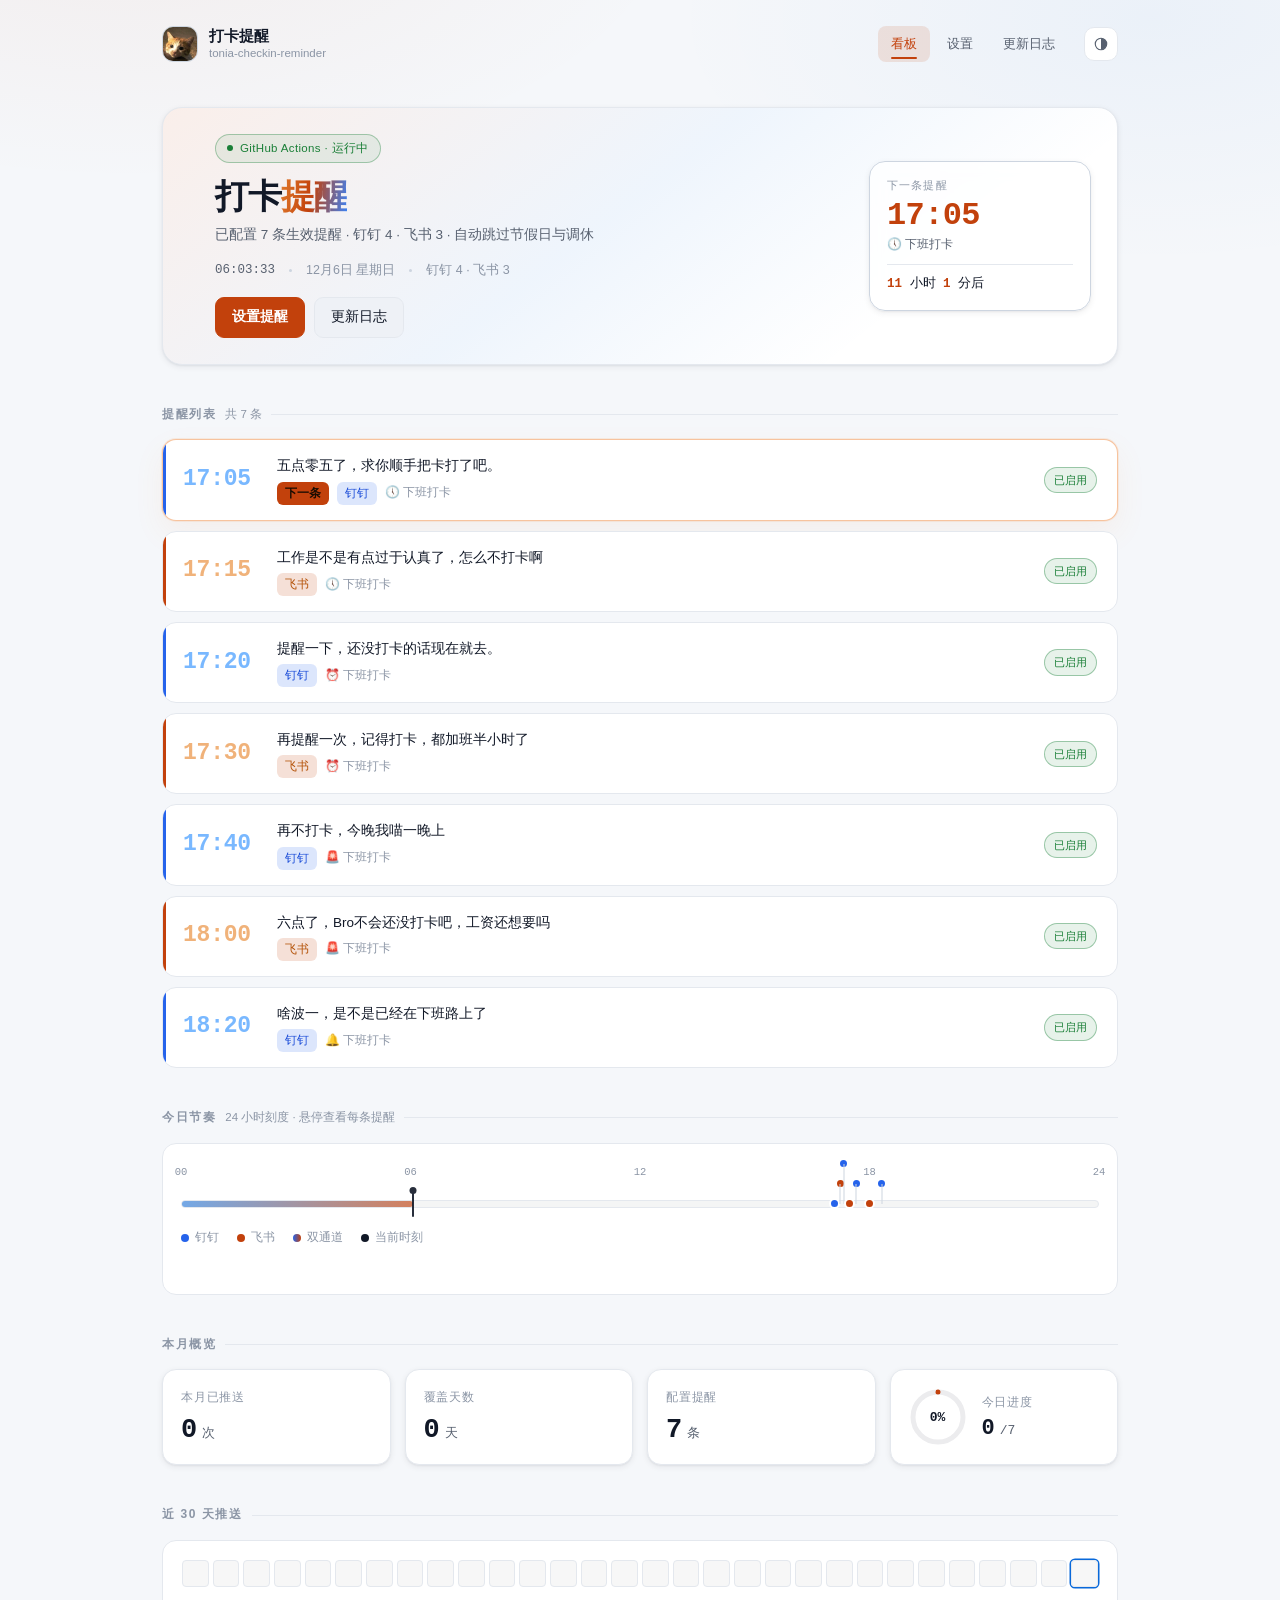
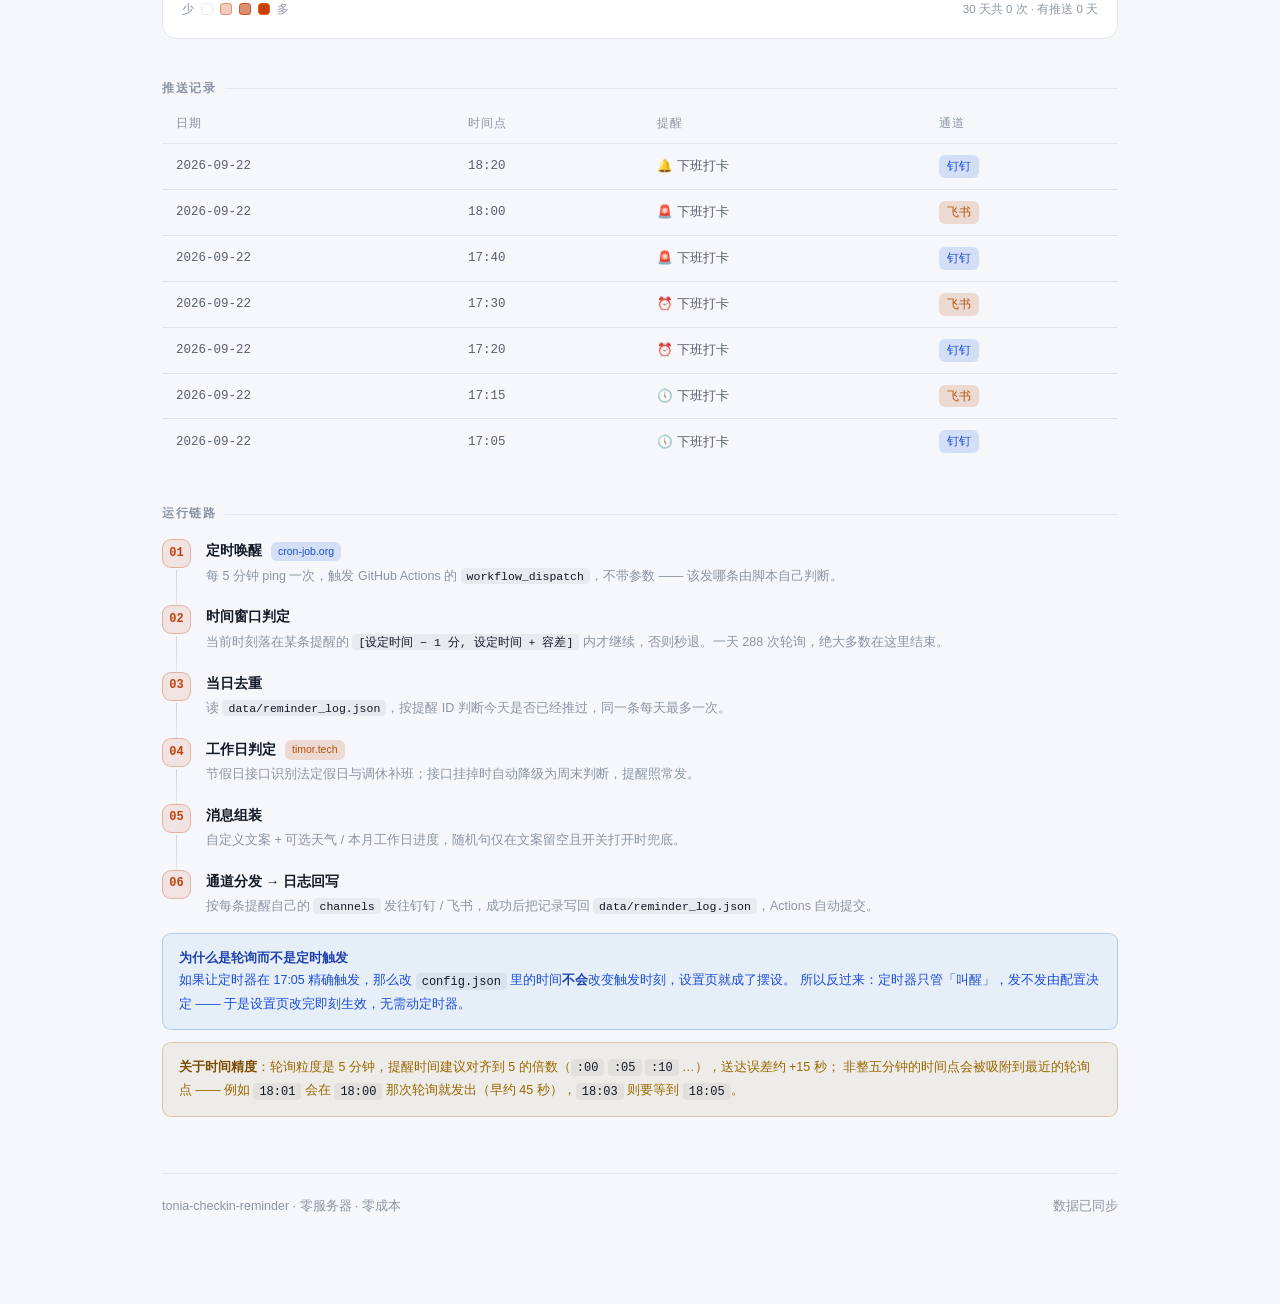
==== commit 5a3dff3b: "feat: 页内锚点 · 吸顶导航 · 修正配置变更比对 - 每页左侧新增页内锚点轨，条目由 HTML 的 data-toc 自动生成，点击平滑定位并立即高亮 - 锚点少于两项或视口不够宽时整块隐藏，" ====
--- a/index.html
+++ b/index.html
@@ -96,6 +96,9 @@
 </div>
 <div class="wrap">
 
+  <!-- 左侧页内锚点：内容由 HTML 里带 data-toc 的元素自动生成，样式见 style.css -->
+  <nav class="px-toc" id="px-toc" data-title="本页内容" aria-label="页内导航"></nav>
+
   <nav class="nav">
     <a class="brand" href="index.html">
       <img src="assets/icons/avatar-128.png" alt="鱼丸">
@@ -116,7 +119,7 @@
     </button>
   </nav>
 
-  <div class="hero">
+  <div class="hero" id="s-overview" data-toc="概览">
     <div class="hero-aurora"></div>
     <div class="hero-body">
       <div class="badge live"><span class="dot"></span> GitHub Actions · 运行中</div>
@@ -142,13 +145,13 @@
     </div>
   </div>
 
-  <h2>提醒列表 <span class="h2-note" id="rem-note"></span></h2>
+  <h2 id="s-rem" data-toc="提醒列表">提醒列表 <span class="h2-note" id="rem-note"></span></h2>
   <div class="rem-list" id="rem-list">
     <div class="sk-card"><div class="sk" style="width:56%;height:34px"></div><div class="sk" style="width:88%;height:16px"></div></div>
     <div class="sk-card"><div class="sk" style="width:56%;height:34px"></div><div class="sk" style="width:88%;height:16px"></div></div>
   </div>
 
-  <h2>今日节奏 <span class="h2-note">24 小时刻度 · 悬停查看每条提醒</span></h2>
+  <h2 id="s-rhythm" data-toc="今日节奏">今日节奏 <span class="h2-note">24 小时刻度 · 悬停查看每条提醒</span></h2>
   <div class="tl" id="tl">
     <div class="tl-scale">
       <span style="left:0%">00</span>
@@ -169,7 +172,7 @@
     </div>
   </div>
 
-  <h2>本月概览</h2>
+  <h2 id="s-month" data-toc="本月概览">本月概览</h2>
   <div class="stats">
     <div class="stat">
       <div class="stat-label">本月已推送</div>
@@ -199,20 +202,20 @@
     </div>
   </div>
 
-  <h2>近 30 天推送</h2>
+  <h2 id="s-heat" data-toc="近 30 天推送">近 30 天推送</h2>
   <div class="heat-wrap">
     <div class="heat" id="heat"></div>
     <div class="heat-legend">
       <span>少</span>
-      <i></i><i style="background:rgba(240,136,62,.26);border-color:rgba(240,136,62,.4)"></i>
-      <i style="background:rgba(240,136,62,.58);border-color:rgba(240,136,62,.72)"></i>
-      <i style="background:var(--accent);border-color:#ffb97d"></i>
+      <i></i>      <i style="background:rgba(var(--accent-rgb),.26);border-color:rgba(var(--accent-rgb),.4)"></i>
+      <i style="background:rgba(var(--accent-rgb),.58);border-color:rgba(var(--accent-rgb),.72)"></i>
+      <i style="background:var(--accent);border-color:var(--accent-hover)"></i>
       <span>多</span>
       <span style="margin-left:auto" id="heat-note"></span>
     </div>
   </div>
 
-  <h2>推送记录</h2>
+  <h2 id="s-log" data-toc="推送记录">推送记录</h2>
   <div id="log-box">
     <table>
       <thead><tr><th>日期</th><th>时间点</th><th>提醒</th><th>通道</th></tr></thead>
@@ -220,7 +223,7 @@
     </table>
   </div>
 
-  <h2>运行链路</h2>
+  <h2 id="s-flow" data-toc="运行链路">运行链路</h2>
   <div class="steps">
     <div class="step">
       <div class="step-n">01</div>
--- a/assets/style.css
+++ b/assets/style.css
@@ -34,6 +34,8 @@
   --panel-strong:rgba(255,255,255,.98);
   --veil-bg:#f5f7fa;
   --logo-ph:#eef1f5;
+  --nav-bg:rgba(245,247,250,.78);
+  --sh-nav:0 8px 24px rgba(16,24,40,.07);
   --mask:rgba(15,23,42,.30);
   --code-bg:rgba(15,23,42,.055);
 
@@ -116,6 +118,8 @@
   --panel-strong:rgba(19,25,34,.97);
   --veil-bg:#090c12;
   --logo-ph:#151a23;
+  --nav-bg:rgba(11,15,22,.76);
+  --sh-nav:0 10px 28px rgba(0,0,0,.42);
   --mask:rgba(4,7,12,.58);
   --code-bg:rgba(0,0,0,.32);
 
@@ -185,7 +189,7 @@
 }
 
 *,*::before,*::after{box-sizing:border-box;margin:0;padding:0}
-html{-webkit-text-size-adjust:100%;scroll-behavior:smooth}
+html{-webkit-text-size-adjust:100%;scroll-behavior:smooth;scroll-padding-top:86px}
 @media (prefers-reduced-motion: reduce){html{scroll-behavior:auto}}
 
 body{
@@ -212,12 +216,41 @@
 *::-webkit-scrollbar-thumb{background:var(--line2);border-radius:99px;border:3px solid transparent;background-clip:content-box}
 *::-webkit-scrollbar-thumb:hover{background:var(--scroll-hover);background-clip:content-box}
 
-.wrap{max-width:1000px;margin:0 auto;padding:26px 22px 88px}
-.wrap.narrow{max-width:800px}
-
-/* ── 顶部导航 ─────────────────────────────────────────── */
-
-.nav{display:flex;align-items:center;gap:16px;margin-bottom:36px;flex-wrap:wrap}
+.wrap{max-width:1000px;margin:0 auto;padding:26px var(--wrap-pad) 88px;--wrap-pad:22px;--wrap-half:500px}
+.wrap.narrow{max-width:800px;--wrap-half:400px}
+
+/* ── 顶部导航（吸顶） ─────────────────────────────────────
+   两个必须解决的问题：
+   1) 遮挡：吸顶后内容会从导航下面滚过去。`.nav` 只占换行容器宽度，
+      用 ::before 往左右各撑出一个 --wrap-pad（即 .wrap 自己的水平内边距），
+      正好盖满整个内容列 —— 不引 100vw，避免滚动条宽度造成的横向溢出。
+   2) 分层：只在「真的吸住」时才上底色 / 描边 / 阴影（.stuck 由 app.js 切），
+      停在页首时保持干净，不会无端出现一条色带。
+   底色用 --nav-bg + backdrop-filter：底色本身半透明，模糊负责把极光糊开，
+   于是页首与吸住两种状态之间的过渡看不出接缝。 */
+.nav{
+  position:sticky;top:0;z-index:40;
+  display:flex;align-items:center;gap:16px;flex-wrap:wrap;
+  padding:9px 0;margin:-9px 0 36px;
+}
+.nav::before{
+  content:"";position:absolute;top:0;bottom:0;
+  left:calc(-1 * var(--wrap-pad,22px));right:calc(-1 * var(--wrap-pad,22px));
+  z-index:-1;pointer-events:none;
+  background:transparent;border-bottom:1px solid transparent;
+  transition:background .24s ease,box-shadow .24s ease,border-color .24s ease;
+}
+.nav.stuck::before{
+  background:var(--nav-bg);
+  -webkit-backdrop-filter:blur(14px) saturate(1.5);backdrop-filter:blur(14px) saturate(1.5);
+  border-bottom-color:var(--line);
+  box-shadow:var(--sh-nav);
+}
+/* 吸住后导航本体也略微收紧一点，滚动中不占太多视线 */
+.nav.stuck{padding-top:7px;padding-bottom:7px}
+
+/* ── 顶部导航（内容） ─────────────────────────────────── */
+
 .brand{display:flex;align-items:center;gap:11px;text-decoration:none;color:inherit;flex:none}
 .brand img{
   width:36px;height:36px;border-radius:11px;display:block;
@@ -540,7 +573,7 @@
   display:flex;flex-direction:column;align-items:center;gap:8px;
   pointer-events:none;width:max-content;max-width:min(92vw,470px);
 }
-body.has-actionbar .px-toasts{bottom:92px}
+body.ab-show .px-toasts{bottom:96px}
 .px-toast{
   display:flex;align-items:center;gap:9px;
   padding:10px 15px;border-radius:12px;font-size:13px;line-height:1.5;
@@ -558,21 +591,87 @@
 .px-toast.warn{border-color:rgba(var(--warn-rgb),.45)}
 .px-toast.warn .px-toast-ico{background:var(--warn);box-shadow:0 0 10px rgba(var(--warn-rgb),.75)}
 
-/* ── 回到顶部 ─────────────────────────────────────────── */
-
+/* ── 左侧页内锚点（大纲） ─────────────────────────────────
+   挂在 .wrap 里面的固定定位元素 —— 固定定位不受祖先影响，但能继承
+   --wrap-half，于是「贴着内容列左边缘往外挪」这件事只靠一个变量算出来：
+     left = 50% - --wrap-half - 174px
+   50% 解的是初始包含块（视口去掉滚动条），和 .wrap 的 margin:auto 居中基准
+   完全一致，所以左右两侧留白天然对称。
+
+   只在正文两侧确实有富余时才出现：
+     · 800px 容器（.wrap.narrow）→ 视口 ≥1168px
+     · 1000px 容器             → 视口 ≥1368px
+   宁可不显示，也不压到正文上。 */
+.px-toc{
+  position:fixed;top:50%;transform:translateY(-50%);
+  left:calc(50% - var(--wrap-half) - 174px);
+  width:158px;max-height:76vh;overflow-y:auto;overscroll-behavior:contain;
+  z-index:30;display:none;
+  scrollbar-width:none;
+}
+.px-toc::-webkit-scrollbar{display:none}
+@media(min-width:1368px){.px-toc{display:block}}
+@media(max-width:1367px) and (min-width:1168px){.wrap.narrow .px-toc{display:block}}
+
+.px-toc-t{
+  font-size:10.5px;letter-spacing:.11em;text-transform:uppercase;
+  color:var(--dim2);margin:0 0 9px 12px;
+}
+.px-toc a{
+  position:relative;display:block;
+  padding:6px 10px 6px 13px;
+  font-size:12.5px;line-height:1.45;
+  color:var(--dim);text-decoration:none;
+  border-left:1.5px solid var(--line);
+  transition:color .18s,border-color .22s,background .18s;
+}
+.px-toc a:hover{color:var(--txt);background:rgba(var(--wash-rgb),.055)}
+.px-toc a.on{
+  color:var(--accent);font-weight:600;border-left-color:var(--accent);
+  background:rgba(var(--accent-rgb),.07);
+}
+/* 当前项左侧叠一小段发光条，比单纯变色更容易一眼扫到 */
+.px-toc a.on::before{
+  content:"";position:absolute;left:-1.5px;top:50%;
+  transform:translateY(-50%);
+  width:3px;height:15px;border-radius:2px;
+  background:var(--accent);
+  box-shadow:0 0 8px rgba(var(--accent-rgb),.6);
+}
+
+/* ── 回到顶部（带滚动进度环） ─────────────────────────────
+   原来只是一个 38px 的 ↑ 字符，底色几乎与页面同色，滚起来基本看不见。
+   改成：外圈细环画当前滚动进度（SVG stroke-dashoffset）+ 居中箭头，
+   底色用 --panel-strong 保证在两套主题下都有足够的块面感。 */
 .px-top{
   position:fixed;right:20px;bottom:26px;z-index:60;
-  width:38px;height:38px;border-radius:12px;font-size:15px;font-family:inherit;
-  display:grid;place-items:center;
-  border:1px solid var(--line2);background:var(--panel);color:var(--dim);
-  -webkit-backdrop-filter:blur(9px);backdrop-filter:blur(9px);
-  cursor:pointer;opacity:0;transform:translateY(10px);pointer-events:none;
-  transition:opacity .24s,transform .24s,color .18s,border-color .18s,box-shadow .2s;
+  width:44px;height:44px;padding:0;
+  border:1px solid var(--line2);border-radius:14px;
+  background:var(--panel-strong);color:var(--dim);
+  -webkit-backdrop-filter:blur(10px);backdrop-filter:blur(10px);
+  box-shadow:var(--sh-pop);
+  cursor:pointer;
+  opacity:0;transform:translateY(12px) scale(.9);pointer-events:none;
+  transition:opacity .26s,transform .34s cubic-bezier(.22,.61,.36,1),
+             color .18s,border-color .18s,background .2s;
 }
 .px-top.on{opacity:1;transform:none;pointer-events:auto}
-.px-top:hover{color:var(--accent);border-color:var(--accent);box-shadow:0 8px 22px rgba(var(--accent-rgb),.2)}
-body.has-actionbar .px-top{bottom:92px}
-@media(max-width:640px){.px-top{right:14px;bottom:18px}body.has-actionbar .px-top{bottom:88px}}
+.px-top:hover{color:var(--accent);border-color:var(--accent);background:var(--bg2)}
+.px-top:active{transform:scale(.94)}
+.px-top svg{position:absolute;inset:0;width:100%;height:100%;display:block}
+.px-top .pt-bg{fill:none;stroke:var(--line);stroke-width:2}
+.px-top .pt-fg{
+  fill:none;stroke:var(--accent);stroke-width:2;stroke-linecap:round;
+  transition:stroke-dashoffset .12s linear;
+}
+.px-top .pt-arw{
+  fill:none;stroke:currentColor;stroke-width:2;
+  stroke-linecap:round;stroke-linejoin:round;
+}
+.px-top:hover .pt-arw{transform:translateY(-1.5px)}
+.px-top .pt-arw{transition:transform .2s ease}
+body.ab-show .px-top{bottom:96px}
+@media(max-width:640px){.px-top{right:14px;bottom:18px}body.ab-show .px-top{bottom:92px}}
 
 /* ── Hero（极光页头） ─────────────────────────────────── */
 
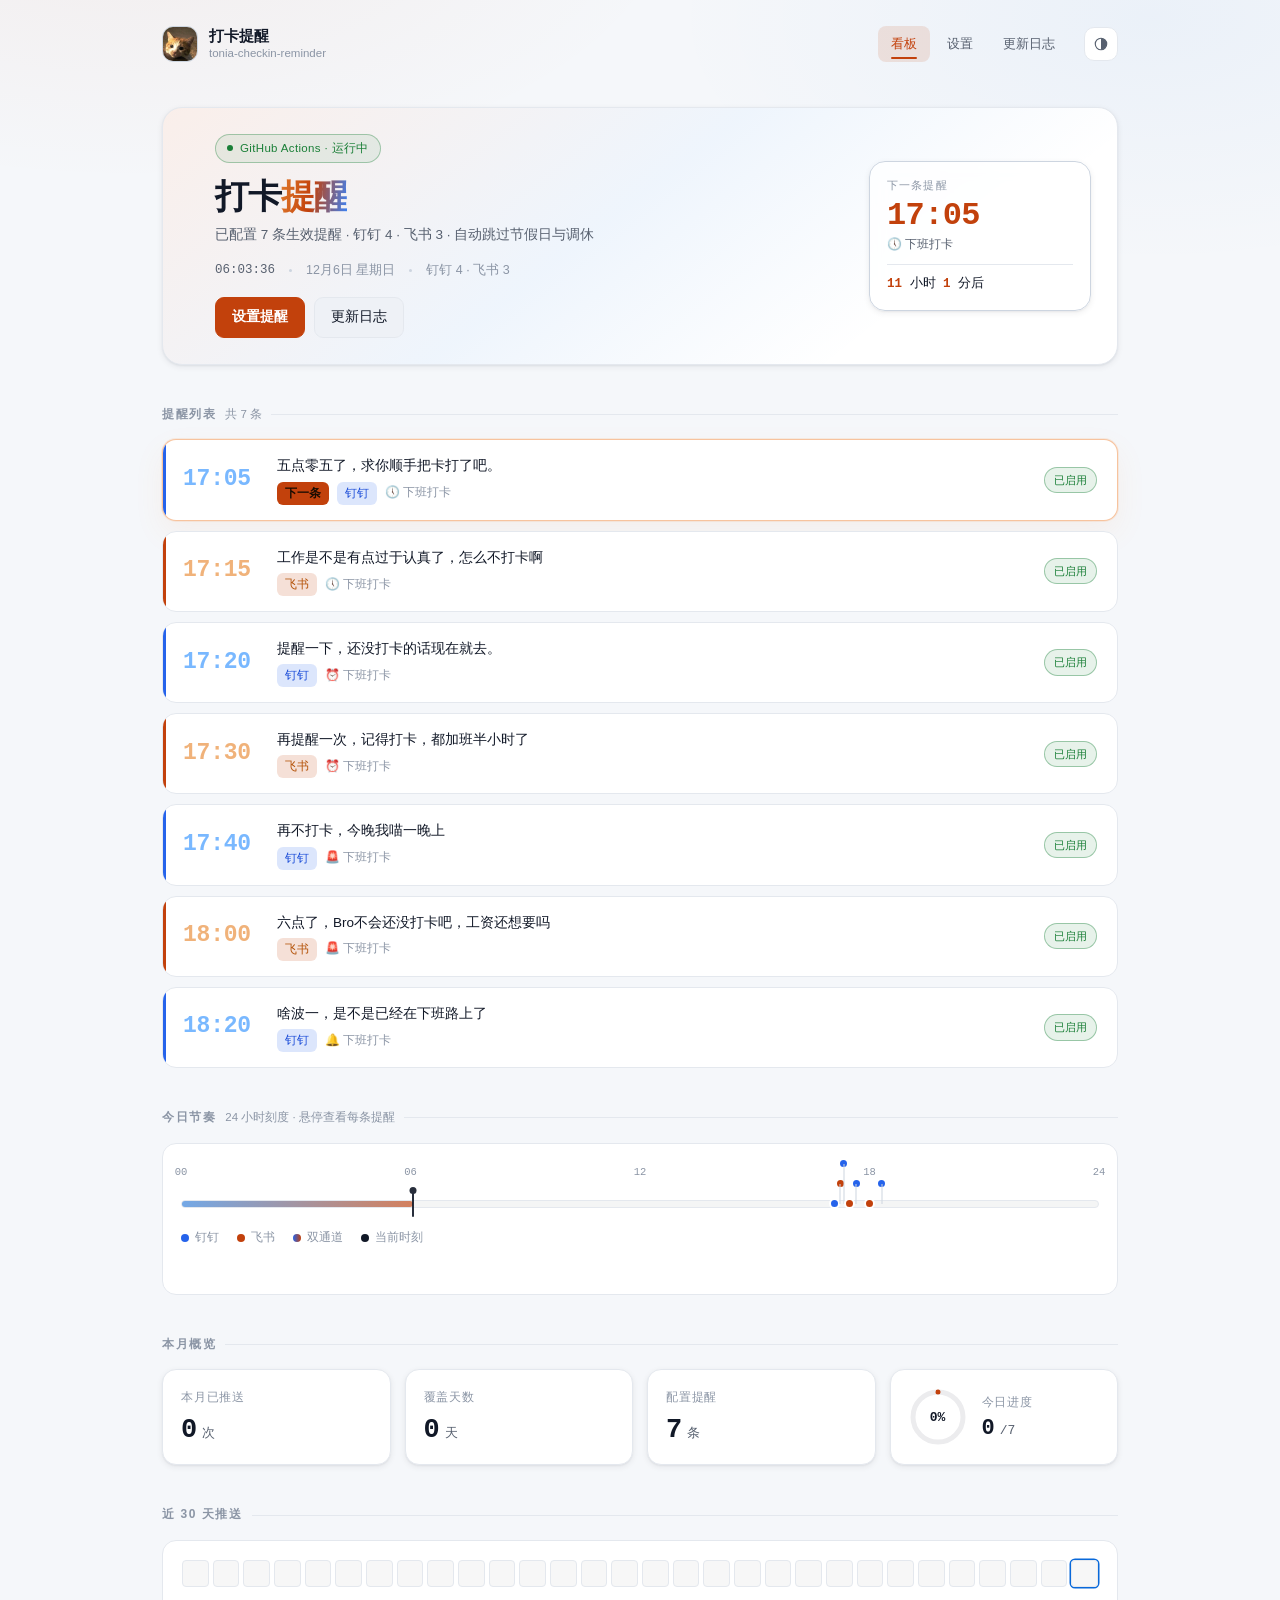
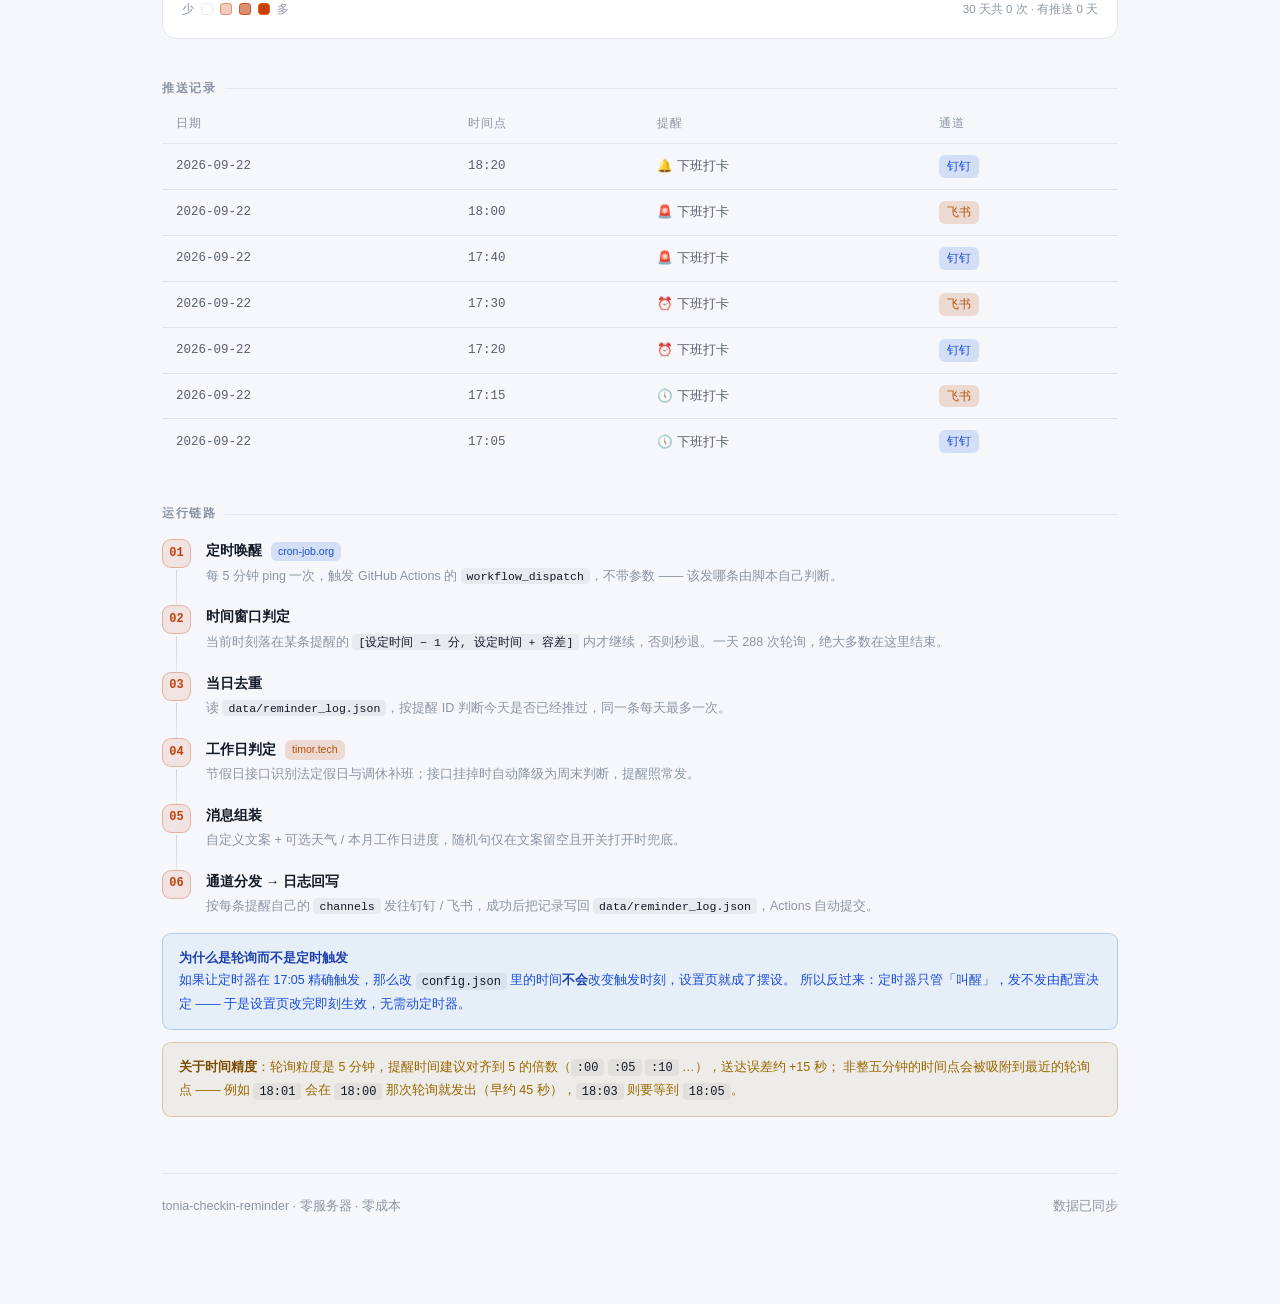
==== commit 2526cee1: "fix: 修正时间轴悬停提示打出 undefined - 「今日节奏」悬停提示中间那格是通道名，原实现把内部缩写码 dt / fs 拿去查按原始通道名（dingtalk / feishu）索引的对照表" ====
--- a/index.html
+++ b/index.html
@@ -399,7 +399,10 @@
     return {
       r,
       pos: m / 1440 * 100,
+      // chs 只当 CSS 类名用（tl-pin dt / fs / both），标签另算 ——
+      // CH_LABEL 的键是原始通道名，拿缩写码去查会得到 undefined（曾据此打出「17:15 · undefined」）
       chs: chs.length > 1 ? "both" : (chs[0] === "feishu" ? "fs" : "dt"),
+      chLabel: chs.map(c => CH_LABEL[c] || c).join("+") || "钉钉",
       on: r.enabled !== false
     };
   }).filter(Boolean).sort((a, b) => a.pos - b.pos);
@@ -420,7 +423,7 @@
     b.className = "tl-pin " + it.chs + (it.on ? "" : " off") + ((toMin(it.r.time) <= nowMin) ? " past" : "");
     b.style.left = it.pos + "%";
     b.style.setProperty("--lane", it.lane);
-    b.innerHTML = `<span class="tl-tip"><b>${esc(it.r.time)}</b> · ${it.chs === "both" ? "钉钉+飞书" : CH_LABEL[it.chs]} · ${esc(it.r.label || "提醒")}</span>`;
+    b.innerHTML = `<span class="tl-tip"><b>${esc(it.r.time)}</b> · ${esc(it.chLabel)} · ${esc(it.r.label || "提醒")}</span>`;
     rail.appendChild(b);
   });
 }
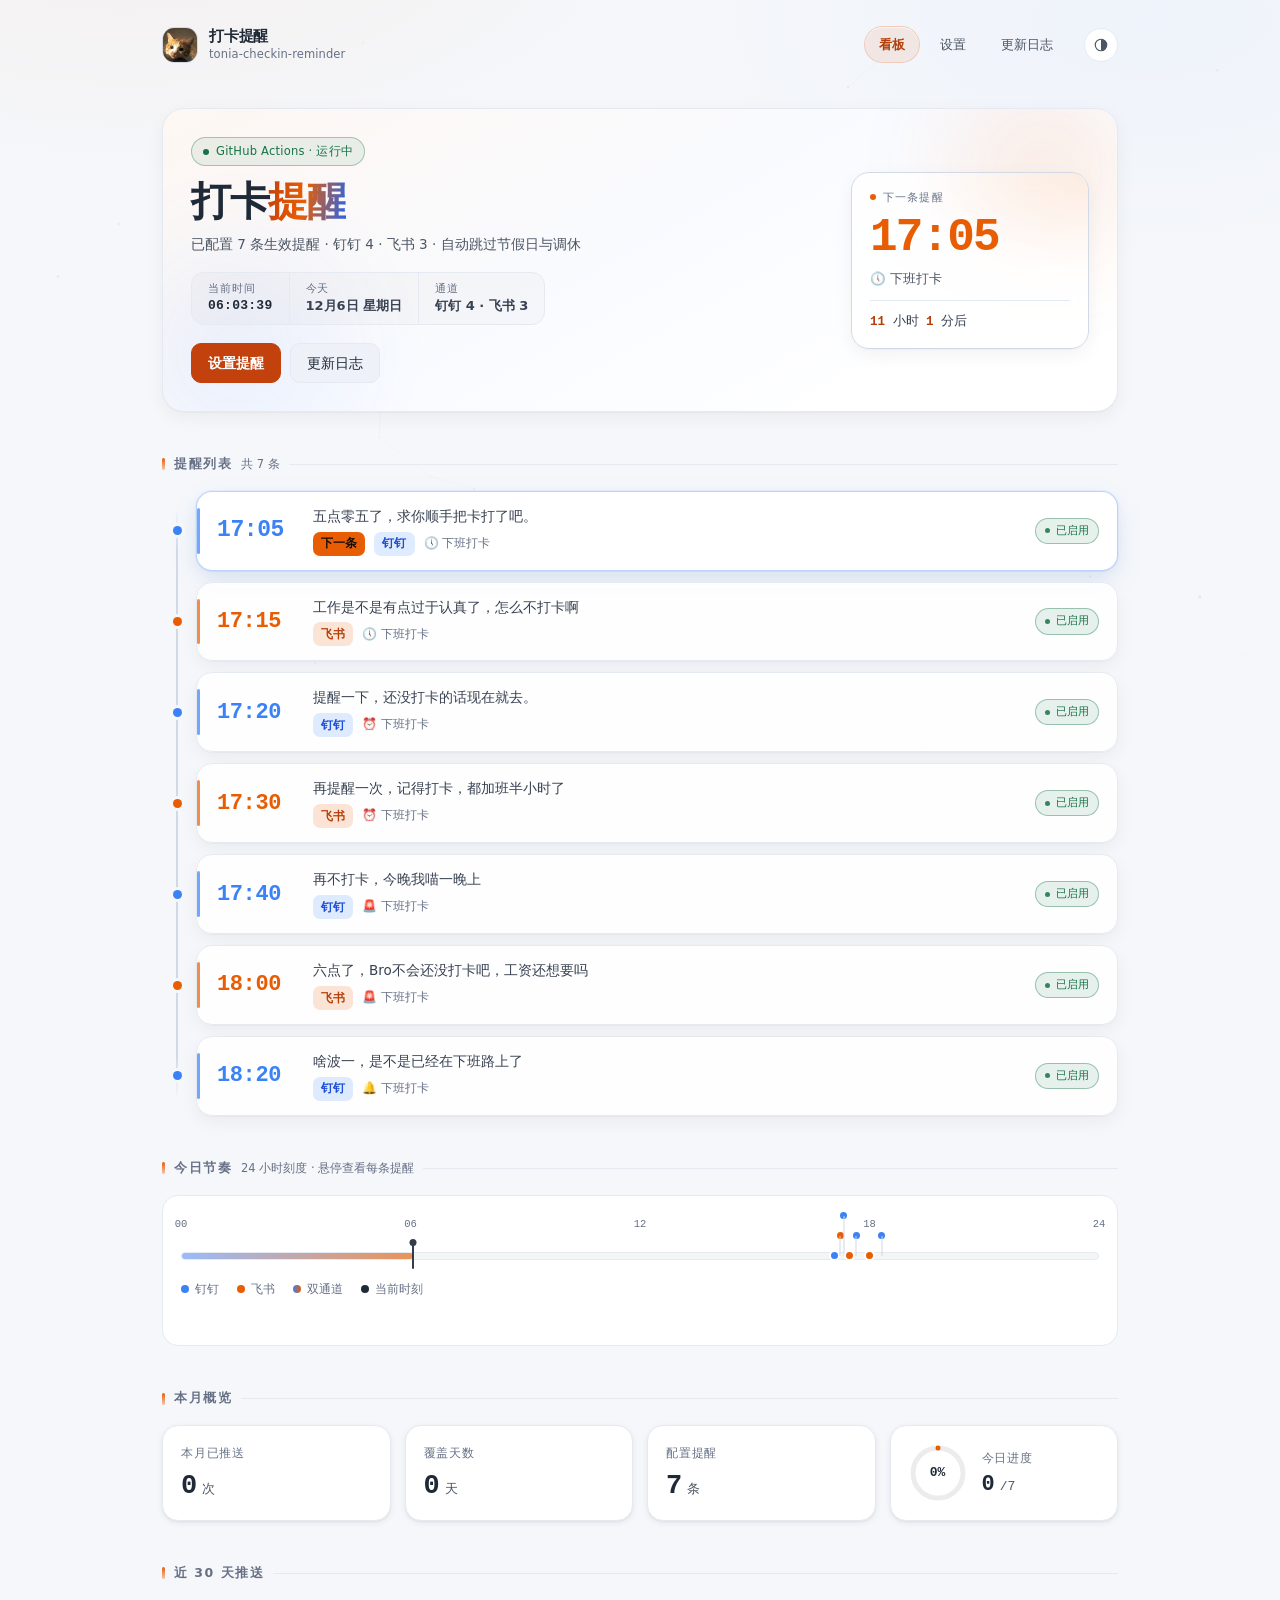
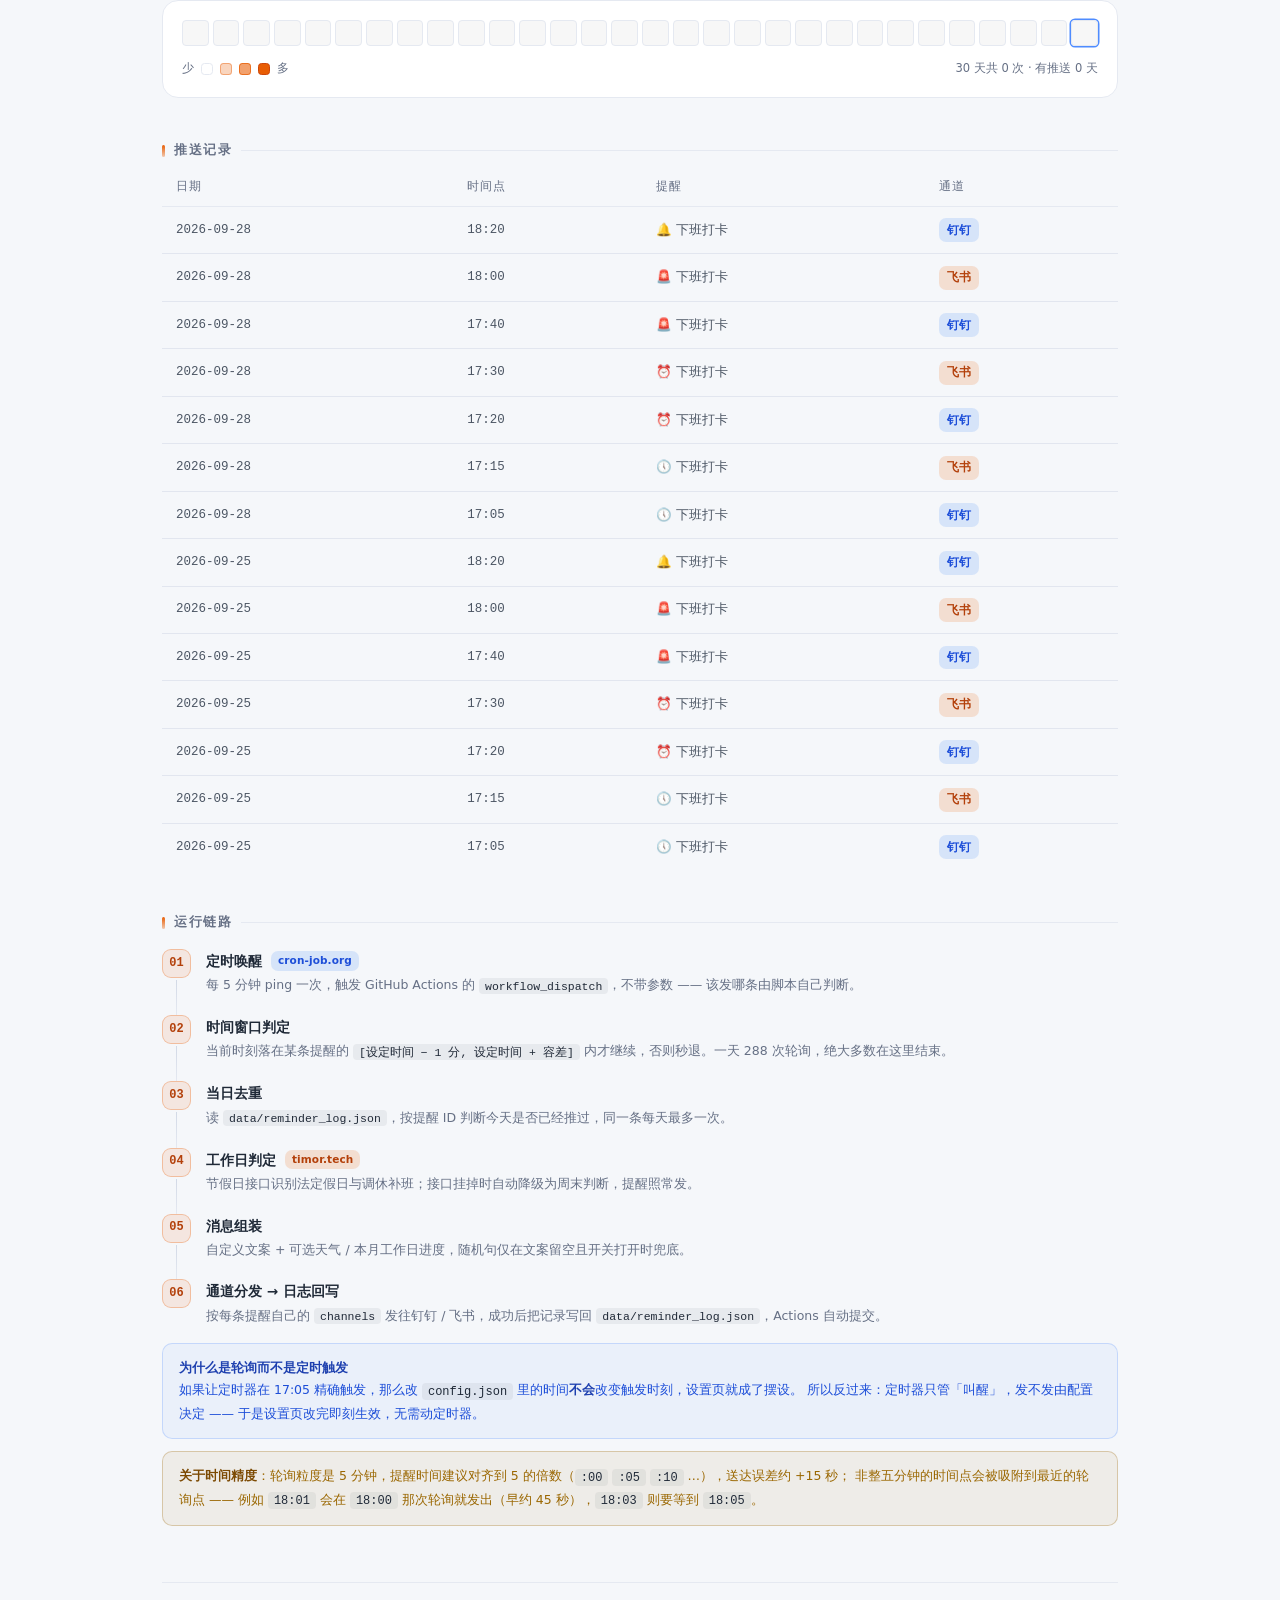
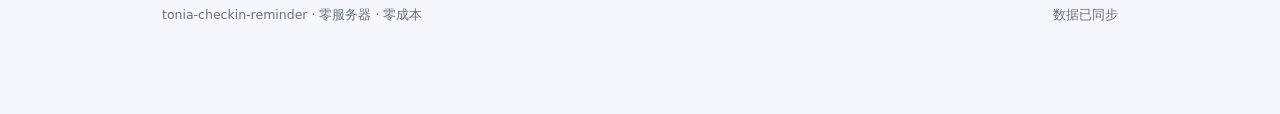
==== commit b0792148: "feat: 打卡提醒页面整体视觉升级为现代效率工具风格 - 页面背景改浅冷灰蓝，叠加极克制的 Canvas 环境粒子：按视口面积算数并封顶 34 个、帧率封顶 33fps、页面隐藏即暂停、prefer" ====
--- a/index.html
+++ b/index.html
@@ -48,40 +48,175 @@
 <style>
   .top-actions{display:flex;gap:9px;flex:none}
 
-  /* 提醒列表 */
-  .rem-list{display:flex;flex-direction:column;gap:10px}
-  .rem-row{
+  /* ══════ 提醒列表：Timeline + Reminder Cards ══════════
+     左侧一条极淡的竖向时间轴，每条提醒挂一个节点；节点颜色按「通道」取色，
+     卡片自身的左侧 accent 线同样按通道着色（钉钉蓝 / 飞书橙）。
+     轴与节点严格对中，靠两个硬数字：
+       .rem-list{padding-left:34px} + .rem-list::before{left:14px;width:2px}
+       → 轴心在列表内 15px 处
+       .rem-row 的 padding box 从列表内 35px 起（34 + 1px 边框）
+       → 节点 left:-26.5px，宽 13px，中心正好落在 35-20 = 15px
+     改这两个数就得两个一起改，否则节点会从轴上漂走。
+
+     ⚠️ 行上的 overflow 必须是 visible。
+     卡片复用了全局辅助类 .stripe（style.css:420），而 .stripe 带 overflow:hidden
+     —— 那是给 ::before 的 accent 线收边用的，代价是把 left:-26.5px 的节点整个裁掉。
+     节点有正确的 background、位置也对、getBoundingClientRect 也正常，所以只看
+     computed style 的断言查不出来，只有在截图里才看得到「导轨上光秃秃没有点」。
+     现在的分工：行 overflow:visible 放节点出来；accent 线改用「完全落在圆角直线段内」
+     的几何（left:0 + top/bottom:16px ≥ 卡片 border-radius 16px），不需要任何裁剪
+     也不会戳出卡片外。改 accent 线的 inset 时必须保持 ≥ 卡片圆角，否则它会露到外面。 */
+
+  .rem-list{
     position:relative;
-    display:flex;align-items:center;gap:18px;
-    background:var(--bg2);border:1px solid var(--line);border-radius:var(--r);
-    padding:15px 20px;transition:border-color .2s,transform .22s,box-shadow .3s;
-  }
-  .rem-row:hover{transform:translateX(3px);box-shadow:0 10px 28px rgba(0,0,0,.28)}
-  .rem-row.dt:hover{border-color:rgba(59,130,246,.45)}
-  .rem-row.fs:hover{border-color:rgba(240,136,62,.45)}
+    display:flex;flex-direction:column;gap:11px;
+    padding-left:34px;
+  }
+  .rem-list::before{
+    content:'';position:absolute;left:14px;top:18px;bottom:18px;width:2px;
+    border-radius:2px;
+    background:linear-gradient(180deg,
+      rgba(var(--line-rgb),0),
+      var(--line2) 7%,var(--line2) 93%,
+      rgba(var(--line-rgb),0));
+  }
+
+  .rem-list .rem-row{
+    position:relative;
+    display:grid;grid-template-columns:76px minmax(0,1fr) auto;
+    align-items:center;gap:20px;
+    background:var(--card-glass);
+    border:1px solid var(--line);border-radius:16px;
+    box-shadow:var(--sh-soft);
+    padding:14px 18px 14px 20px;
+    /* 放节点出来（.stripe 的 overflow:hidden 会把它裁掉，见上方注释） */
+    overflow:visible;
+    --stub-rgb:var(--line-rgb);
+    transition:transform .2s cubic-bezier(.22,.61,.36,1),
+               border-color .2s,box-shadow .22s,background .2s;
+  }
+  /* 卡片左侧 accent 线（通道色）。几何刻意整体落在圆角直线段内：
+     left:0（= 1px 边框的内侧）+ top/bottom:16px ≥ border-radius，于是不需要
+     overflow 裁剪也不会戳出卡片。 */
+  .rem-list .rem-row::before{
+    content:'';position:absolute;left:0;top:16px;bottom:16px;width:3px;
+    border-radius:3px;background:var(--line2);opacity:.7;
+    transition:opacity .2s,box-shadow .22s;
+  }
+  .rem-list .rem-row.dt::before{background:var(--dt);--stub-rgb:var(--dt-rgb)}
+  .rem-list .rem-row.fs::before{background:var(--fs);--stub-rgb:var(--accent-rgb)}
+  .rem-list .rem-row.both::before{
+    background:linear-gradient(180deg,var(--dt) 50%,var(--fs) 50%);
+    --stub-rgb:var(--blue-rgb);
+  }
+  .rem-list .rem-row:hover{
+    transform:translateX(3px);
+    background:var(--bg2);
+    border-color:var(--line2);
+    box-shadow:var(--sh-hover);
+  }
+  /* accent 线 hover 提亮；光晕跟着该行的通道色，别让蓝线的卡片亮橙光 */
+  .rem-list .rem-row:hover::before{opacity:1;box-shadow:0 0 10px rgba(var(--stub-rgb),.35)}
+
+  /* 时间轴节点。外圈用 --bg 描一圈，把导轨在节点处断开。
+     节点取「通道色」而不是按下标机械交替 —— 下标交替在实际数据下会出现
+     「蓝线的卡片挂橙点、橙线的卡片挂蓝点」这种反相关，看着像写错了；
+     按通道取色既语义正确，当前这份钉钉/飞书交替的数据本来就呈现出橙蓝相间的节奏。 */
+  .rem-node{
+    position:absolute;left:-26.5px;top:50%;width:13px;height:13px;
+    margin-top:-6.5px;pointer-events:none;
+    --node:var(--accent);--node-solid:var(--accent);
+  }
+  .rem-node::after{
+    content:'';position:absolute;inset:2px;border-radius:50%;
+    background:var(--node);
+    box-shadow:0 0 0 3px var(--bg);
+    transition:transform .2s cubic-bezier(.22,.61,.36,1);
+  }
+  .rem-row.dt .rem-node{--node:var(--dt);--node-solid:var(--dt)}
+  .rem-row.fs .rem-node{--node:var(--fs);--node-solid:var(--fs)}
+  .rem-row.both .rem-node{
+    --node:linear-gradient(90deg,var(--dt),var(--fs));
+    --node-solid:var(--dt);   /* 渐变不能当 border-color，脉冲环单取一色 */
+  }
+  .rem-row.off .rem-node::after{opacity:.45}
+  .rem-row:hover .rem-node::after{transform:scale(1.22)}
 
   .rem-time{
-    font-family:var(--mono);font-size:23px;font-weight:650;
-    letter-spacing:-.01em;flex:none;min-width:76px;font-variant-numeric:tabular-nums;
-  }
-  .rem-row.dt .rem-time{color:#79b8ff}
-  .rem-row.fs .rem-time{color:#f0b27a}
+    font-family:var(--mono);font-size:22px;font-weight:700;line-height:1.15;
+    letter-spacing:-.018em;font-variant-numeric:tabular-nums;
+    transition:color .2s;
+  }
+  .rem-row.dt .rem-time{color:var(--dt)}
+  .rem-row.fs .rem-time{color:var(--accent)}
   .rem-row.both .rem-time{color:var(--txt)}
-  .rem-row.off .rem-time{color:var(--dim2)}
-
-  .rem-body{flex:1;min-width:0}
-  .rem-msg{font-size:13.5px;margin-bottom:4px;overflow:hidden;text-overflow:ellipsis;white-space:nowrap}
-  .rem-meta{font-size:12px;color:var(--dim2);display:flex;align-items:center;gap:8px;flex-wrap:wrap}
-  .rem-row.is-next{border-color:rgba(240,136,62,.5);box-shadow:0 0 0 1px rgba(240,136,62,.12),0 12px 30px rgba(240,136,62,.08)}
-  .tag.next-tag{color:#180c02;background:var(--accent);font-weight:600}
+  .rem-row.off .rem-time{color:var(--dim3)}
+
+  .rem-body{min-width:0}
+  .rem-msg{
+    font-size:13.5px;font-weight:500;color:var(--txt2);line-height:1.55;
+    margin-bottom:5px;overflow:hidden;text-overflow:ellipsis;white-space:nowrap;
+  }
+  .rem-meta{
+    font-size:12px;color:var(--dim2);
+    display:flex;align-items:center;gap:9px;flex-wrap:wrap;
+  }
+
+  /* 下一条：比其余条亮一档 —— 通道色淡光晕 + 节点 pulse，
+     但刻意不做报警感（无闪烁、无高饱和底） */
+  .rem-row.is-next{
+    --glow-rgb:var(--accent-rgb);
+    background:var(--bg2);
+    border-color:rgba(var(--glow-rgb),.34);
+    box-shadow:
+      0 0 0 1px rgba(var(--glow-rgb),.07),
+      0 10px 28px rgba(var(--glow-rgb),.10),
+      var(--sh-soft);
+  }
+  .rem-row.is-next.dt{--glow-rgb:var(--dt-rgb)}
+  .rem-row.is-next.fs{--glow-rgb:var(--accent-rgb)}
+  .rem-row.is-next.both{--glow-rgb:var(--blue-rgb)}
+  .rem-row.is-next .rem-time{font-size:23px}
+  .rem-row.is-next .rem-node::before{
+    content:'';position:absolute;inset:2px;border-radius:50%;
+    border:1.5px solid var(--node-solid);
+    animation:nodePulse 2.8s ease-out infinite;
+  }
+  @keyframes nodePulse{
+    0%{transform:scale(.9);opacity:.55}
+    70%{transform:scale(2.2);opacity:0}
+    100%{transform:scale(2.2);opacity:0}
+  }
+  .tag.next-tag{color:#180c02;background:var(--accent);font-weight:650}
 
   .flow-title{font-size:13.5px;font-weight:600;margin-bottom:4px}
 
-  @media(max-width:720px){.stats{grid-template-columns:repeat(2,1fr)}}
+  /* 启用状态带一个小圆点，比纯文字更快扫到 */
+  .rem-list .pill{display:inline-flex;align-items:center;gap:6px}
+  .rem-list .pill::before{
+    content:'';width:5px;height:5px;border-radius:50%;
+    background:currentColor;flex:none;opacity:.85;
+  }
+  /* 骨架屏不属于时间轴，别跟着缩进 */
+  .rem-list>.sk-card{margin-left:-34px;margin-bottom:0}
+
+  @media (prefers-reduced-motion: reduce){
+    .rem-row.is-next .rem-node::before{display:none}
+    .rem-list .rem-row:hover{transform:none}
+  }
+
+  /* 窄屏：导轨与节点一起左移，卡片保留全部信息（文案改为换行而不是截断） */
   @media(max-width:620px){
-    .rem-time{font-size:19px;min-width:62px}
+    .rem-list{padding-left:24px}
+    .rem-list::before{left:10px}
+    .rem-node{left:-20.5px}
+    .rem-list .rem-row{
+      grid-template-columns:60px minmax(0,1fr) auto;
+      gap:13px;padding:13px 14px 13px 15px;
+    }
+    .rem-time{font-size:19px}
+    .rem-row.is-next .rem-time{font-size:20px}
     .rem-msg{white-space:normal}
-    .rem-row{gap:12px;padding:13px 16px}
   }
 </style>
 </head>
@@ -120,25 +255,24 @@
   </nav>
 
   <div class="hero" id="s-overview" data-toc="概览">
-    <div class="hero-aurora"></div>
+    <span class="hero-glow og" aria-hidden="true"></span>
+    <span class="hero-glow bg" aria-hidden="true"></span>
     <div class="hero-body">
       <div class="badge live"><span class="dot"></span> GitHub Actions · 运行中</div>
       <h1>打卡<span class="grad">提醒</span></h1>
       <p class="sub" id="sub-line">工作日定时推送打卡提醒 · 钉钉 + 飞书 · 自动跳过节假日与调休</p>
-      <div class="hero-meta">
-        <span id="clock">--:--:--</span>
-        <span class="sep"></span>
-        <span id="today-txt">—</span>
-        <span class="sep"></span>
-        <span id="ch-txt">—</span>
-      </div>
-      <div class="top-actions" style="margin-top:17px">
+      <div class="hero-when">
+        <div class="hw"><span class="hw-k">当前时间</span><b class="hw-v mono" id="clock">--:--:--</b></div>
+        <div class="hw"><span class="hw-k">今天</span><b class="hw-v" id="today-txt">—</b></div>
+        <div class="hw"><span class="hw-k">通道</span><b class="hw-v" id="ch-txt">—</b></div>
+      </div>
+      <div class="top-actions" style="margin-top:18px">
         <a class="btn primary" href="settings.html">设置提醒</a>
         <a class="btn" href="changelog.html">更新日志</a>
       </div>
     </div>
     <div class="next" id="next-card">
-      <div class="next-k">下一条提醒</div>
+      <div class="next-k"><span class="next-dot"></span>下一条提醒</div>
       <div class="next-v" id="next-time">--:--</div>
       <div class="next-lb" id="next-label">正在加载…</div>
       <div class="next-cd" id="next-cd">—</div>
@@ -359,6 +493,7 @@
     const isNext = (nx && nx.r === r && r.enabled !== false) ? " is-next" : "";
     const nextTag = isNext ? '<span class="tag next-tag">下一条</span>' : "";
     return `<div class="rem-row stripe ${cls}${off}${isNext} fade-up">
+      <span class="rem-node" aria-hidden="true"></span>
       <div class="rem-time">${esc(r.time || "--:--")}</div>
       <div class="rem-body">
         <div class="rem-msg">${msg}</div>
--- a/assets/style.css
+++ b/assets/style.css
@@ -26,45 +26,55 @@
   /* ── 表面 ───────────────────────────────────────────── */
   --bg:#f5f7fa;
   --bg2:#ffffff;
-  --bg3:#eef1f6;
-  --line:#e4e8ee;
-  --line2:#cdd5e0;
-  --line-rgb:205,213,224;
+  --bg3:#eef1f7;
+  --line:#e5e9f1;
+  --line2:#d2d9e6;
+  --line-rgb:210,217,230;
   --panel:rgba(255,255,255,.92);
   --panel-strong:rgba(255,255,255,.98);
   --veil-bg:#f5f7fa;
   --logo-ph:#eef1f5;
-  --nav-bg:rgba(245,247,250,.78);
-  --sh-nav:0 8px 24px rgba(16,24,40,.07);
+  --nav-bg:rgba(245,247,250,.74);
+  --sh-nav:0 10px 28px rgba(16,24,40,.075);
   --mask:rgba(15,23,42,.30);
   --code-bg:rgba(15,23,42,.055);
-
-  /* ── 文字 ───────────────────────────────────────────── */
-  --txt:#111827;
-  --dim:#57606f;
-  --dim2:#8b95a5;
-
-  /* ── 语义色（均按白底 ≥4.5:1 校准） ─────────────────── */
-  --accent:#c2410c;
-  --accent-rgb:194,65,12;
-  --accent-hover:#ea580c;
-  --blue:#0969da;
-  --blue-rgb:9,105,218;
-  --dt:#2563eb;
-  --dt-rgb:37,99,235;
-  --fs:#c2410c;
-  --fs-rgb:194,65,12;
-  --ok:#1a7f37;
-  --ok-rgb:26,127,55;
+  /* 卡片：略带通透感，但不挂 backdrop-filter ——
+     卡片背后是持续重绘的粒子画布，模糊会让每帧都重算，得不偿失 */
+  --card-glass:rgba(255,255,255,.86);
+  --toc-bg:rgba(255,255,255,.52);
+
+  /* ── 文字：五级层次 ─────────────────────────────────── */
+  --txt:#1f2937;        /* 1 主标题 / 关键数字   16.4:1 */
+  --txt2:#374151;       /* 2 次标题 / 卡片正文   10.0:1 */
+  --dim:#4b5563;        /* 3 正文                 7.0:1 */
+  --dim2:#667085;       /* 4 辅助信息             4.6:1 */
+  --dim3:#8b95a5;       /* 5 仅装饰 / 停用行      ~3.0:1，不承载正文 */
+
+  /* ── 语义色（文字口径均按白底 ≥4.5:1 校准） ─────────────
+     --accent       品牌橙，用于填充/节点/大字/渐变/光晕（不含小字）
+     --accent-strong 橙的深档，用于「需要白字的实心面」：主按钮、选中标签
+     --accent-ink   橙的墨档，用于白底上的小号橙字 */
+  --accent:#e85d04;
+  --accent-rgb:232,93,4;
+  --accent-strong:#c2410c;
+  --accent-strong-rgb:194,65,12;
+  --accent-hover:#cd460a;
+  --accent-ink:#b3400a;
+
+  --blue:#4f8cff;
+  --blue-rgb:79,140,255;
+  --blue-ink:#1d4ed8;
+  --dt:#3b82f6;
+  --dt-rgb:59,130,246;
+  --fs:#e85d04;
+  --fs-rgb:232,93,4;
+  --ok:#157347;
+  --ok-rgb:21,115,71;
   --warn:#9a6700;
   --warn-rgb:154,103,0;
   --err:#cf222e;
   --err-rgb:207,34,46;
 
-  /* 语义色的「浅底深字」版（标签用，保证对比度） */
-  --blue-ink:#1d4ed8;
-  --accent-ink:#b45309;
-
   /* ── 叠加基色 ───────────────────────────────────────
      暗色主题是「在白上叠白」提亮，浅色主题是「在黑上叠黑」压暗，
      同一个 wash 变量在两个主题下方向相反。 */
@@ -72,17 +82,18 @@
 
   /* ── 层级与阴影 ─────────────────────────────────────── */
   --sh-card:0 1px 2px rgba(16,24,40,.05),0 2px 6px rgba(16,24,40,.07);
-  --sh-hover:0 10px 26px rgba(16,24,40,.10);
+  --sh-soft:0 1px 1px rgba(16,24,40,.03),0 6px 18px rgba(16,24,40,.05);
+  --sh-hover:0 12px 30px rgba(16,24,40,.10);
   --sh-pop:0 18px 46px rgba(16,24,40,.16);
-  --sh-inset:none;
+  --sh-inset:inset 0 1px 0 rgba(255,255,255,.7);
 
   /* ── 装饰强度：浅色下发光必须收敛 ───────────────────── */
-  --aurora-a1:.055;
-  --aurora-a2:.045;
-  --hero-glow:.30;
-  --glow-a:.16;
-
-  --grad:linear-gradient(100deg,#e07a2c,var(--accent) 46%,#3b82f6);
+  --aurora-a1:.05;
+  --aurora-a2:.04;
+  --hero-glow:.28;
+  --glow-a:.14;
+
+  --grad:linear-gradient(100deg,#c2410c,var(--accent) 46%,#2563eb);
 
   /* 强调色背景上的文字 */
   --on-accent:#ffffff;
@@ -100,9 +111,11 @@
   --sk-a1:.05;
   --sk-a2:.10;
 
-  --r:14px;
-  --r-sm:9px;
+  --r:16px;
+  --r-sm:10px;
+  --r-lg:22px;
   --mono:ui-monospace,SFMono-Regular,"SF Mono",Consolas,"Liberation Mono",monospace;
+  --sans:Inter,system-ui,-apple-system,BlinkMacSystemFont,"Segoe UI","PingFang SC","Hiragino Sans GB","Microsoft YaHei",sans-serif;
 }
 
 :root[data-theme="dark"]{
@@ -118,20 +131,30 @@
   --panel-strong:rgba(19,25,34,.97);
   --veil-bg:#090c12;
   --logo-ph:#151a23;
-  --nav-bg:rgba(11,15,22,.76);
+  --nav-bg:rgba(11,15,22,.74);
   --sh-nav:0 10px 28px rgba(0,0,0,.42);
   --mask:rgba(4,7,12,.58);
   --code-bg:rgba(0,0,0,.32);
+  --card-glass:rgba(20,26,36,.86);
+  --toc-bg:rgba(19,25,34,.52);
 
   --txt:#e9eef6;
-  --dim:#94a3b8;
-  --dim2:#697586;
-
+  --txt2:#cdd7e5;
+  --dim:#a3b1c2;
+  --dim2:#8b98a8;
+  --dim3:#6b7686;
+
+  /* 暗底上的品牌橙要抬高亮度才不发闷；实心面上配深墨字 */
   --accent:#f0883e;
   --accent-rgb:240,136,62;
+  --accent-strong:#f0883e;
+  --accent-strong-rgb:240,136,62;
   --accent-hover:#f5a05f;
+  --accent-ink:#f0b27a;
+
   --blue:#58a6ff;
   --blue-rgb:88,166,255;
+  --blue-ink:#79b8ff;
   --dt:#3b82f6;
   --dt-rgb:59,130,246;
   --fs:#f0883e;
@@ -143,12 +166,10 @@
   --err:#f85149;
   --err-rgb:248,81,73;
 
-  --blue-ink:#79b8ff;
-  --accent-ink:#f0b27a;
-
   --wash-rgb:255,255,255;
 
   --sh-card:0 1px 0 rgba(var(--wash-rgb),.03);
+  --sh-soft:0 1px 0 rgba(var(--wash-rgb),.03);
   --sh-hover:0 14px 34px rgba(0,0,0,.32);
   --sh-pop:0 24px 66px rgba(0,0,0,.66);
   --sh-inset:inset 0 1px 0 rgba(255,255,255,.045);
@@ -195,7 +216,7 @@
 body{
   background:var(--bg);
   color:var(--txt);
-  font-family:-apple-system,BlinkMacSystemFont,"Segoe UI","PingFang SC","Hiragino Sans GB","Microsoft YaHei",sans-serif;
+  font-family:var(--sans);
   font-size:14px;
   line-height:1.65;
   min-height:100vh;
@@ -206,6 +227,22 @@
   -webkit-font-smoothing:antialiased;
   -moz-osx-font-smoothing:grayscale;
 }
+
+/* ── 背景粒子画布 ─────────────────────────────────────────
+   环境氛围，不是视觉主体。三条硬约束：
+     1) pointer-events:none —— 绝不拦点击
+     2) z-index:-1 —— body 的背景被提升到根画布绘制，所以负层级的
+        画布仍然浮在背景之上、落在全部正文之下，不参与任何布局
+     3) 页面隐藏 / prefers-reduced-motion 时停摆 —— 空转的 rAF 不该存在 */
+.px-fx{
+  position:fixed;inset:0;z-index:-1;
+  display:block;width:100%;height:100%;
+  pointer-events:none;
+  opacity:0;transition:opacity 1.2s ease .2s;
+  contain:strict;
+}
+.px-fx.on{opacity:1}
+@media (prefers-reduced-motion: reduce){.px-fx{display:none}}
 
 ::selection{background:rgba(var(--accent-rgb),.3)}
 :focus-visible{outline:2px solid var(--blue);outline-offset:2px;border-radius:4px}
@@ -253,29 +290,41 @@
 
 .brand{display:flex;align-items:center;gap:11px;text-decoration:none;color:inherit;flex:none}
 .brand img{
-  width:36px;height:36px;border-radius:11px;display:block;
+  width:36px;height:36px;border-radius:12px;display:block;
   object-fit:cover;border:1px solid var(--line2);
-  transition:transform .25s ease;
-}
-.brand:hover img{transform:scale(1.06) rotate(-2deg)}
-.brand-txt b{display:block;font-size:14.5px;font-weight:650;letter-spacing:-.01em;line-height:1.3}
-.brand-txt span{display:block;font-size:11.5px;color:var(--dim2);line-height:1.3}
-
-.nav-links{display:flex;gap:4px;margin-left:auto;flex-wrap:wrap}
+  transition:transform .28s cubic-bezier(.22,.61,.36,1),box-shadow .3s,border-color .3s;
+}
+/* hover：轻微放大 + 一圈极淡橙晕，不用夸张的旋转 */
+.brand:hover img{
+  transform:scale(1.07);
+  border-color:rgba(var(--accent-rgb),.45);
+  box-shadow:0 0 0 4px rgba(var(--accent-rgb),.10),0 6px 16px rgba(var(--accent-rgb),.16);
+}
+.brand-txt b{display:block;font-size:15px;font-weight:700;letter-spacing:-.015em;line-height:1.3;color:var(--txt)}
+.brand-txt span{display:block;font-size:11.5px;color:var(--dim2);line-height:1.35;letter-spacing:.01em}
+
+.nav-links{display:flex;gap:5px;margin-left:auto;flex-wrap:wrap}
 .nav-links a{
   position:relative;font-size:13px;color:var(--dim);text-decoration:none;
-  padding:7px 13px;border-radius:8px;
-  transition:color .16s,background .16s;
-}
+  padding:7px 14px;border-radius:999px;border:1px solid transparent;
+  transition:color .18s,background .18s,border-color .18s,transform .18s;
+}
+/* 未选中：hover 时一条短下划线作提示 */
 .nav-links a::after{
-  content:'';position:absolute;left:13px;right:13px;bottom:3px;height:1.5px;border-radius:2px;
+  content:'';position:absolute;left:14px;right:14px;bottom:2px;height:1.5px;border-radius:2px;
   background:var(--accent);transform:scaleX(0);transform-origin:left;
   transition:transform .26s cubic-bezier(.22,.61,.36,1);
 }
-.nav-links a:hover{color:var(--txt);background:rgba(var(--wash-rgb),.05)}
-.nav-links a:hover::after{transform:scaleX(.5)}
-.nav-links a.active{color:var(--accent);background:rgba(var(--accent-rgb),.12)}
-.nav-links a.active::after{transform:scaleX(1)}
+.nav-links a:hover{color:var(--txt2);background:rgba(var(--wash-rgb),.05);transform:translateY(-1px)}
+.nav-links a:hover::after{transform:scaleX(.42)}
+/* 选中：胶囊 + 极淡橙底 + 橙字 + 内顶高光（不再是浅橙矩形） */
+.nav-links a.active{
+  color:var(--accent-ink);font-weight:600;
+  background:rgba(var(--accent-rgb),.09);
+  border-color:rgba(var(--accent-rgb),.20);
+  box-shadow:var(--sh-inset);
+}
+.nav-links a.active::after{transform:scaleX(0)}
 
 /* ── 主题切换按钮 ─────────────────────────────────────────
    图标由 <html data-theme-mode> 驱动而不是按钮自身的属性 ——
@@ -283,12 +332,16 @@
    「跟随系统」再跳成「深色」。 */
 .theme-btn{
   position:relative;width:34px;height:34px;flex:none;padding:0;
-  border:1px solid var(--line);border-radius:10px;
+  border:1px solid var(--line);border-radius:50%;
   background:var(--bg2);color:var(--dim);cursor:pointer;
-  transition:color .18s,border-color .18s,background .18s,transform .12s;
-}
-.theme-btn:hover{color:var(--accent);border-color:var(--accent);background:rgba(var(--accent-rgb),.07)}
-.theme-btn:active{transform:scale(.93)}
+  transition:color .18s,border-color .18s,background .18s,transform .2s,box-shadow .22s;
+}
+.theme-btn:hover{
+  color:var(--accent);border-color:rgba(var(--accent-rgb),.5);
+  background:var(--bg2);transform:scale(1.07);
+  box-shadow:0 0 0 4px rgba(var(--accent-rgb),.09),0 4px 12px rgba(var(--accent-rgb),.14);
+}
+.theme-btn:active{transform:scale(.92)}
 .theme-btn .tb{
   position:absolute;inset:0;margin:auto;width:16px;height:16px;
   fill:none;stroke:currentColor;stroke-width:1.7;
@@ -304,28 +357,39 @@
 /* ── 页头 ─────────────────────────────────────────────── */
 
 .page-head{margin-bottom:34px}
-h1{font-size:28px;font-weight:650;letter-spacing:-.022em;line-height:1.25;margin-bottom:7px}
+h1{font-size:28px;font-weight:700;letter-spacing:-.025em;line-height:1.22;margin-bottom:8px;color:var(--txt)}
 h1 em{font-style:normal;color:var(--dim2);font-weight:400;font-size:19px}
-.sub{color:var(--dim);font-size:13.5px}
+.sub{color:var(--dim);font-size:13.5px;line-height:1.7}
 
 h2{
   display:flex;align-items:center;gap:9px;
-  font-size:12px;font-weight:600;letter-spacing:.13em;text-transform:uppercase;
-  color:var(--dim2);margin:40px 0 15px;
+  font-size:12.5px;font-weight:650;letter-spacing:.12em;text-transform:uppercase;
+  color:var(--dim2);margin:42px 0 16px;
+}
+h2::before{
+  content:'';width:3px;height:12px;border-radius:2px;flex:none;
+  background:linear-gradient(180deg,var(--accent),rgba(var(--accent-rgb),.3));
 }
 h2::after{content:'';flex:1;height:1px;background:var(--line)}
 h2 .h2-note{font-size:11.5px;letter-spacing:0;text-transform:none;color:var(--dim2);font-weight:400}
 
 .badge{
   display:inline-flex;align-items:center;gap:7px;
-  font-size:11.5px;letter-spacing:.03em;color:var(--dim);
+  font-size:11.5px;letter-spacing:.02em;color:var(--dim);
   border:1px solid var(--line);background:rgba(var(--wash-rgb),.02);
   padding:4px 11px;border-radius:999px;
 }
 .badge.live{color:var(--ok);border-color:rgba(var(--ok-rgb),.35);background:rgba(var(--ok-rgb),.08)}
-.badge.accent{color:var(--accent);border-color:rgba(var(--accent-rgb),.35);background:rgba(var(--accent-rgb),.08)}
+.badge.accent{color:var(--accent-ink);border-color:rgba(var(--accent-rgb),.35);background:rgba(var(--accent-rgb),.08)}
 .dot{width:6px;height:6px;border-radius:50%;background:currentColor;flex:none}
 .badge.live .dot{box-shadow:0 0 0 0 rgba(var(--ok-rgb),.6);animation:pulse 2.4s ease-out infinite}
+/* 整枚 badge 也极缓地呼吸一下，让「运行中」有生命感但不闪 */
+.badge.live{animation:badgeBreath 3.4s ease-in-out infinite}
+@keyframes badgeBreath{
+  0%,100%{background:rgba(var(--ok-rgb),.08);border-color:rgba(var(--ok-rgb),.35)}
+  50%{background:rgba(var(--ok-rgb),.13);border-color:rgba(var(--ok-rgb),.5)}
+}
+@media (prefers-reduced-motion: reduce){.badge.live{animation:none}}
 @keyframes pulse{
   0%{box-shadow:0 0 0 0 rgba(var(--ok-rgb),.55)}
   70%{box-shadow:0 0 0 7px rgba(var(--ok-rgb),0)}
@@ -338,8 +402,8 @@
   position:relative;
   background:var(--bg2);border:1px solid var(--line);border-radius:var(--r);
   box-shadow:var(--sh-card);
-  padding:19px;margin-bottom:14px;
-  transition:border-color .18s,box-shadow .3s,transform .3s;
+  padding:20px;margin-bottom:16px;
+  transition:border-color .2s,box-shadow .3s,transform .3s;
 }
 .card:hover{border-color:var(--line2)}
 .card.glow:hover{box-shadow:var(--sh-hover),0 0 0 1px rgba(var(--accent-rgb),.08)}
@@ -362,7 +426,7 @@
 
 /* ── 标签 / 徽标 ──────────────────────────────────────── */
 
-.tag{display:inline-block;font-size:11.5px;padding:2px 8px;border-radius:6px;font-weight:500;white-space:nowrap}
+.tag{display:inline-block;font-size:11.5px;padding:2.5px 8px;border-radius:7px;font-weight:600;white-space:nowrap;letter-spacing:.01em}
 .tag.dt{color:var(--blue-ink);background:rgba(var(--dt-rgb),.16)}
 .tag.fs{color:var(--accent-ink);background:rgba(var(--accent-rgb),.16)}
 
@@ -380,14 +444,14 @@
   cursor:pointer;transition:border-color .18s,color .18s,background .18s,transform .12s,box-shadow .2s;
   white-space:nowrap;text-decoration:none;
 }
-.btn:hover:not(:disabled){border-color:var(--blue);color:var(--blue);box-shadow:0 0 0 3px rgba(var(--blue-rgb),.09)}
+.btn:hover:not(:disabled){border-color:var(--blue);color:var(--blue-ink);background:var(--bg2);box-shadow:0 0 0 3px rgba(var(--blue-rgb),.10)}
 .btn:active:not(:disabled){transform:translateY(1px)}
 .btn:disabled{opacity:.4;cursor:not-allowed}
-.btn.primary{background:var(--accent);border-color:var(--accent);color:var(--on-accent);font-weight:600}
-.btn.primary:hover:not(:disabled){background:var(--accent-hover);border-color:var(--accent-hover);color:var(--on-accent);box-shadow:0 8px 22px rgba(var(--accent-rgb),.28)}
+.btn.primary{background:var(--accent-strong);border-color:var(--accent-strong);color:var(--on-accent);font-weight:600}
+.btn.primary:hover:not(:disabled){background:var(--accent-hover);border-color:var(--accent-hover);color:var(--on-accent);box-shadow:0 8px 22px rgba(var(--accent-strong-rgb),.32)}
 .btn.sm{padding:5px 12px;font-size:12.5px}
 .btn.block{width:100%;border-style:dashed;color:var(--dim)}
-.btn.block:hover:not(:disabled){color:var(--accent);border-color:var(--accent);box-shadow:0 0 0 3px rgba(var(--accent-rgb),.09)}
+.btn.block:hover:not(:disabled){color:var(--accent-ink);border-color:var(--accent);background:var(--bg3);box-shadow:0 0 0 3px rgba(var(--accent-rgb),.10)}
 
 /* ── 表格 ─────────────────────────────────────────────── */
 
@@ -415,8 +479,8 @@
 .status.ok{color:var(--ok);border-color:rgba(var(--ok-rgb),.38);background:rgba(var(--ok-rgb),.08)}
 .status.err{color:var(--err);border-color:rgba(var(--err-rgb),.38);background:rgba(var(--err-rgb),.08)}
 .status.warn{color:var(--warn);border-color:rgba(var(--warn-rgb),.38);background:rgba(var(--warn-rgb),.08)}
-.status.info{color:var(--blue);border-color:rgba(var(--blue-rgb),.38);background:rgba(var(--blue-rgb),.08)}
-.status.loading{color:var(--blue);border-color:rgba(var(--blue-rgb),.38);background:rgba(var(--blue-rgb),.08)}
+.status.info{color:var(--blue-ink);border-color:rgba(var(--blue-rgb),.38);background:rgba(var(--blue-rgb),.08)}
+.status.loading{color:var(--blue-ink);border-color:rgba(var(--blue-rgb),.38);background:rgba(var(--blue-rgb),.08)}
 .status.loading::after{content:'';display:inline-block;width:11px;height:11px;margin-left:8px;
   vertical-align:-1px;border:1.5px solid rgba(var(--blue-rgb),.35);border-top-color:var(--blue);
   border-radius:50%;animation:spin .7s linear infinite}
@@ -432,13 +496,17 @@
   color:var(--dim2);font-size:12.5px;
   display:flex;justify-content:space-between;flex-wrap:wrap;gap:10px;
 }
-a{color:var(--blue);text-decoration:none}
+a{color:var(--blue-ink);text-decoration:none}
 a:hover{text-decoration:underline}
 
-/* ── 入场动画（动态插入的列表项用 nth-child 延迟） ────── */
+/* ── 入场动画（动态插入的列表项用 nth-child 延迟） ──────
+   ⚠ fill-mode 必须是 backwards 而不是 both：
+   动画的 to 帧写着 transform:none，一旦 forwards 保留，就会永久压过
+   普通声明，卡片的 :hover{transform:translateX(3px)} 会彻底失效。
+   backwards 只在延迟期间兜住首帧，跑完就还给级联。 */
 
 @media (prefers-reduced-motion: no-preference){
-  .fade-up{animation:fadeUp .5s cubic-bezier(.22,.61,.36,1) both}
+  .fade-up{animation:fadeUp .5s cubic-bezier(.22,.61,.36,1) backwards}
   .fade-up:nth-child(2){animation-delay:.055s}
   .fade-up:nth-child(3){animation-delay:.11s}
   .fade-up:nth-child(4){animation-delay:.165s}
@@ -454,6 +522,18 @@
   @keyframes fadeUp{from{opacity:0;transform:translateY(11px)}to{opacity:1;transform:none}}
 }
 
+/* ── 首屏入场（整页轻微上浮 6px，不做「从左边飞进来」） ──
+   同样用 backwards：跑完交回级联，:hover 的位移照样生效。
+   .nav 只淡入不位移 —— 它是吸顶元素，位移会影响到 app.js 的吸顶阈值测量。 */
+@media (prefers-reduced-motion: no-preference){
+  @keyframes pageIn{from{opacity:0;transform:translateY(6px)}to{opacity:1;transform:none}}
+  @keyframes pageInFade{from{opacity:0}to{opacity:1}}
+  .nav{animation:pageInFade .42s ease backwards}
+  .hero{animation:pageIn .56s cubic-bezier(.22,.61,.36,1) backwards}
+  .px-toc{animation:pageInFade .5s ease .08s backwards}
+  html.fx-ready h2{animation:pageIn .52s cubic-bezier(.22,.61,.36,1) backwards}
+}
+
 /* ═══════════════════════════════════════════════════════════
    v1.5 新增
    ═══════════════════════════════════════════════════════════ */
@@ -604,39 +684,48 @@
    宁可不显示，也不压到正文上。 */
 .px-toc{
   position:fixed;top:50%;transform:translateY(-50%);
-  left:calc(50% - var(--wrap-half) - 174px);
-  width:158px;max-height:76vh;overflow-y:auto;overscroll-behavior:contain;
+  left:calc(50% - var(--wrap-half) - 190px);
+  width:174px;max-height:76vh;overflow-y:auto;overscroll-behavior:contain;
   z-index:30;display:none;
   scrollbar-width:none;
+  padding:13px 10px 13px 0;
+  background:var(--toc-bg);
+  border:1px solid var(--line);
+  border-radius:15px;
+  box-shadow:var(--sh-soft);
 }
 .px-toc::-webkit-scrollbar{display:none}
-@media(min-width:1368px){.px-toc{display:block}}
-@media(max-width:1367px) and (min-width:1168px){.wrap.narrow .px-toc{display:block}}
+@media(min-width:1380px){.px-toc{display:block}}
+@media(max-width:1379px) and (min-width:1180px){.wrap.narrow .px-toc{display:block}}
 
 .px-toc-t{
   font-size:10.5px;letter-spacing:.11em;text-transform:uppercase;
-  color:var(--dim2);margin:0 0 9px 12px;
+  color:var(--dim2);margin:0 0 10px 16px;
 }
 .px-toc a{
   position:relative;display:block;
-  padding:6px 10px 6px 13px;
+  padding:7px 10px 7px 16px;
   font-size:12.5px;line-height:1.45;
   color:var(--dim);text-decoration:none;
-  border-left:1.5px solid var(--line);
-  transition:color .18s,border-color .22s,background .18s;
-}
-.px-toc a:hover{color:var(--txt);background:rgba(var(--wash-rgb),.055)}
+  border-left:2px solid var(--line);
+  border-radius:0 9px 9px 0;
+  transition:color .18s,border-color .2s,background .18s,transform .18s;
+}
+.px-toc a:hover{
+  color:var(--txt2);background:rgba(var(--wash-rgb),.05);
+  transform:translateX(2px);
+}
 .px-toc a.on{
-  color:var(--accent);font-weight:600;border-left-color:var(--accent);
-  background:rgba(var(--accent-rgb),.07);
-}
-/* 当前项左侧叠一小段发光条，比单纯变色更容易一眼扫到 */
+  color:var(--accent-ink);font-weight:650;
+  background:rgba(var(--accent-rgb),.085);
+}
+/* 选中项：2px 边框让位给一根 3px 橙色指示线（带极淡外发光） */
 .px-toc a.on::before{
-  content:"";position:absolute;left:-1.5px;top:50%;
+  content:"";position:absolute;left:-2px;top:50%;
   transform:translateY(-50%);
-  width:3px;height:15px;border-radius:2px;
+  width:3px;height:16px;border-radius:2px;
   background:var(--accent);
-  box-shadow:0 0 8px rgba(var(--accent-rgb),.6);
+  box-shadow:0 0 8px rgba(var(--accent-rgb),.5);
 }
 
 /* ── 回到顶部（带滚动进度环） ─────────────────────────────
@@ -673,62 +762,136 @@
 body.ab-show .px-top{bottom:96px}
 @media(max-width:640px){.px-top{right:14px;bottom:18px}body.ab-show .px-top{bottom:92px}}
 
-/* ── Hero（极光页头） ─────────────────────────────────── */
+/* ── Hero（Dashboard 主卡） ─────────────────────────────
+   左侧信息列 + 右侧悬浮「下一条提醒」时间卡。
+   卡片内部两团极淡光晕（右上橙 / 左下蓝）只做氛围，不参与视觉主体。 */
 
 .hero{
   position:relative;overflow:hidden;
-  border:1px solid var(--line);border-radius:20px;
-  box-shadow:var(--sh-card);
-  padding:26px;margin-bottom:18px;
-  display:flex;gap:26px;align-items:center;flex-wrap:wrap;
+  border:1px solid var(--line);border-radius:var(--r-lg);
+  box-shadow:var(--sh-soft);
+  padding:28px;margin-bottom:20px;
+  display:flex;gap:28px;align-items:center;flex-wrap:wrap;
   background:
-    linear-gradient(142deg,rgba(var(--accent-rgb),.085),rgba(var(--blue-rgb),.065) 46%,transparent 78%),
+    linear-gradient(150deg,rgba(var(--accent-rgb),.05),rgba(var(--blue-rgb),.04) 48%,transparent 82%),
     var(--bg2);
-}
-.hero-aurora{
-  position:absolute;inset:-45%;pointer-events:none;opacity:var(--hero-glow);filter:blur(48px);
-  background:
-    radial-gradient(36% 44% at 22% 30%,rgba(var(--accent-rgb),.55),transparent 62%),
-    radial-gradient(32% 42% at 78% 64%,rgba(var(--blue-rgb),.45),transparent 62%);
-  animation:aurora 18s ease-in-out infinite alternate;
-}
-@keyframes aurora{
-  0%{transform:translate3d(-3%,-2%,0) scale(1)}
-  50%{transform:translate3d(4%,3%,0) scale(1.1)}
-  100%{transform:translate3d(2%,-3%,0) scale(1.04)}
-}
-@media (prefers-reduced-motion: reduce){.hero-aurora{animation:none}}
-.hero>*{position:relative;z-index:1}
-.hero-body{flex:1;min-width:262px}
-.hero h1{font-size:34px;letter-spacing:-.028em;margin:12px 0 7px}
+  transition:transform .3s cubic-bezier(.22,.61,.36,1),box-shadow .3s,border-color .3s;
+}
+.hero:hover{
+  transform:translateY(-2px);
+  border-color:var(--line2);
+  box-shadow:var(--sh-hover),0 0 0 1px rgba(var(--accent-rgb),.06);
+}
+/* 只做氛围的模糊光斑：缓慢漂移，不旋转、不闪烁 */
+.hero-glow{
+  position:absolute;pointer-events:none;border-radius:50%;
+  filter:blur(46px);opacity:var(--hero-glow);
+}
+.hero-glow.og{
+  top:-84px;right:-70px;width:290px;height:290px;
+  background:radial-gradient(circle,rgba(var(--accent-rgb),.5),transparent 68%);
+  animation:driftA 22s ease-in-out infinite alternate;
+}
+.hero-glow.bg{
+  left:-80px;bottom:-96px;width:310px;height:310px;
+  background:radial-gradient(circle,rgba(var(--blue-rgb),.42),transparent 68%);
+  animation:driftB 27s ease-in-out infinite alternate;
+}
+@keyframes driftA{
+  0%{transform:translate3d(0,0,0) scale(1)}
+  50%{transform:translate3d(-9%,7%,0) scale(1.08)}
+  100%{transform:translate3d(5%,-5%,0) scale(1.03)}
+}
+@keyframes driftB{
+  0%{transform:translate3d(0,0,0) scale(1)}
+  50%{transform:translate3d(8%,-6%,0) scale(1.06)}
+  100%{transform:translate3d(-6%,5%,0) scale(1.02)}
+}
+@media (prefers-reduced-motion: reduce){
+  .hero-glow{animation:none}
+  .hero:hover{transform:none}
+}
+.hero>*:not(.hero-glow){position:relative;z-index:1}
+.hero-body{flex:1;min-width:286px}
+.hero h1{font-size:40px;font-weight:700;letter-spacing:-.032em;line-height:1.14;margin:13px 0 8px}
+.hero .sub{max-width:46ch}
 .grad{background:var(--grad);-webkit-background-clip:text;background-clip:text;color:transparent}
-.hero-meta{display:flex;align-items:center;gap:14px;flex-wrap:wrap;margin-top:13px;font-size:12.5px;color:var(--dim2)}
-.hero-meta .sep{width:3px;height:3px;border-radius:50%;background:var(--line2)}
-#clock{font-family:var(--mono);font-variant-numeric:tabular-nums;color:var(--dim)}
-
-/* 下一条提醒卡片 */
+
+/* 当前时间 / 日期 / 通道：一段式信息条，比散着的分隔点更好扫 */
+.hero-when{
+  display:flex;flex-wrap:wrap;margin-top:16px;
+  width:fit-content;max-width:100%;
+  border:1px solid var(--line);border-radius:13px;
+  background:rgba(var(--wash-rgb),.02);
+  overflow:hidden;
+}
+.hw{padding:9px 16px;display:flex;flex-direction:column;gap:1px;min-width:0}
+.hw+.hw{border-left:1px solid var(--line)}
+.hw-k{font-size:10.5px;letter-spacing:.09em;color:var(--dim2);line-height:1.3}
+.hw-v{
+  font-size:13px;font-weight:600;color:var(--txt2);line-height:1.4;
+  font-variant-numeric:tabular-nums;white-space:nowrap;
+}
+.hw-v.mono{font-family:var(--mono);letter-spacing:.02em}
+#clock{color:var(--txt)}
+
+/* 下一条提醒：悬浮时间卡 */
 .next{
-  flex:none;width:222px;
-  background:var(--glass);border:1px solid var(--line2);border-radius:16px;
-  box-shadow:var(--sh-card);
-  padding:15px 17px;
-  -webkit-backdrop-filter:blur(8px);backdrop-filter:blur(8px);
-  transition:border-color .2s,box-shadow .3s;
-}
-.next:hover{border-color:rgba(var(--accent-rgb),.45);box-shadow:var(--sh-hover)}
-.next-k{font-size:10.5px;letter-spacing:.11em;text-transform:uppercase;color:var(--dim2)}
+  position:relative;flex:none;width:238px;
+  background:var(--glass);border:1px solid var(--line2);border-radius:18px;
+  box-shadow:var(--sh-soft);
+  padding:16px 18px 15px;
+  -webkit-backdrop-filter:blur(10px) saturate(1.2);backdrop-filter:blur(10px) saturate(1.2);
+  transition:transform .28s cubic-bezier(.22,.61,.36,1),border-color .2s,box-shadow .3s;
+}
+.next::before{
+  content:'';position:absolute;inset:0;border-radius:inherit;pointer-events:none;
+  background:radial-gradient(120% 92% at 100% 0%,rgba(var(--accent-rgb),.10),transparent 62%);
+}
+.next:hover{
+  transform:translateY(-2px);
+  border-color:rgba(var(--accent-rgb),.42);
+  box-shadow:var(--sh-hover);
+}
+.next-k{
+  position:relative;display:flex;align-items:center;gap:7px;
+  font-size:10.5px;letter-spacing:.11em;text-transform:uppercase;color:var(--dim2);
+}
+.next-dot{
+  width:6px;height:6px;border-radius:50%;background:var(--accent);flex:none;
+  animation:nextPulse 2.8s ease-out infinite;
+}
+@keyframes nextPulse{
+  0%{box-shadow:0 0 0 0 rgba(var(--accent-rgb),.45)}
+  70%{box-shadow:0 0 0 8px rgba(var(--accent-rgb),0)}
+  100%{box-shadow:0 0 0 0 rgba(var(--accent-rgb),0)}
+}
 .next-v{
-  font-family:var(--mono);font-size:32px;font-weight:700;line-height:1.12;
-  color:var(--accent);letter-spacing:-.02em;margin:4px 0 1px;
+  position:relative;
+  font-family:var(--mono);font-size:46px;font-weight:700;line-height:1.04;
+  color:var(--accent);letter-spacing:-.04em;margin:9px 0 6px;
   font-variant-numeric:tabular-nums;
-}
-.next.sub-v .next-v{color:var(--dim)}
-.next-lb{font-size:12px;color:var(--dim);overflow:hidden;text-overflow:ellipsis;white-space:nowrap}
+  animation:breath 4.4s ease-in-out infinite;
+  transform-origin:left center;
+}
+/* 呼吸只动 opacity / transform，两者都能走合成层，不触发重绘 */
+@keyframes breath{
+  0%,100%{opacity:1;transform:scale(1)}
+  50%{opacity:.9;transform:scale(1.012)}
+}
+@media (prefers-reduced-motion: reduce){
+  .next-v{animation:none}
+  .next:hover{transform:none}
+  .next-dot{animation:none}
+}
+.next.sub-v .next-v{color:var(--dim);animation:none}
+.next-lb{font-size:12.5px;color:var(--dim);overflow:hidden;text-overflow:ellipsis;white-space:nowrap;position:relative}
 .next-cd{
-  margin-top:9px;padding-top:9px;border-top:1px solid var(--line);
-  font-family:var(--mono);font-size:12.5px;color:var(--txt);font-variant-numeric:tabular-nums;
-}
-.next-cd b{color:var(--accent);font-weight:700}
+  position:relative;
+  margin-top:11px;padding-top:11px;border-top:1px solid var(--line);
+  font-family:var(--mono);font-size:12.5px;color:var(--txt2);font-variant-numeric:tabular-nums;
+}
+.next-cd b{color:var(--accent-ink);font-weight:700}
 
 /* ── 今日节奏时间轴 ───────────────────────────────────── */
 
@@ -783,7 +946,7 @@
   transition:opacity .16s,transform .18s;z-index:9;
   box-shadow:var(--sh-pop);
 }
-.tl-tip b{font-family:var(--mono);color:var(--accent)}
+.tl-tip b{font-family:var(--mono);color:var(--accent-ink)}
 .tl-pin:hover .tl-tip,.tl-pin:focus-visible .tl-tip{opacity:1;transform:translateX(-50%)}
 .tl-legend{
   margin-top:20px;display:flex;gap:9px 18px;flex-wrap:wrap;
@@ -860,7 +1023,7 @@
 .step:last-child::before{display:none}
 .step-n{
   width:29px;height:29px;border-radius:9px;flex:none;display:grid;place-items:center;
-  font-family:var(--mono);font-size:12px;font-weight:700;color:var(--accent);
+  font-family:var(--mono);font-size:12px;font-weight:700;color:var(--accent-ink);
   background:rgba(var(--accent-rgb),.1);border:1px solid rgba(var(--accent-rgb),.3);
   position:relative;z-index:1;
   transition:transform .2s,box-shadow .25s;
@@ -983,7 +1146,7 @@
   background:rgba(var(--accent-rgb),.7);margin-left:5px;vertical-align:2px;
 }
 .tp-item.on{
-  background:var(--accent);color:var(--on-accent);font-weight:700;transform:scale(1.04);
+  background:var(--accent-strong);color:var(--on-accent);font-weight:700;transform:scale(1.04);
 }
 .tp-item.on::after{background:var(--on-accent-dim)}
 /* 中间选中指示线（位置由 JS 写入 --tp-mid，避免写死像素） */
@@ -999,7 +1162,7 @@
   font-family:var(--mono);font-size:11.5px;padding:3px 9px;border-radius:7px;
   cursor:pointer;transition:all .15s;
 }
-.tp-q:hover{border-color:var(--accent);color:var(--accent);background:rgba(var(--accent-rgb),.08)}
+.tp-q:hover{border-color:var(--accent);color:var(--accent-ink);background:rgba(var(--accent-rgb),.08)}
 .tp-q.smart{border-style:dashed}
 
 .tp-foot{display:flex;align-items:center;gap:8px;padding-top:11px;border-top:1px solid var(--line)}
@@ -1009,7 +1172,7 @@
   border:1px solid var(--line);background:var(--bg);color:var(--dim);
   font-family:var(--mono);font-size:11.5px;transition:all .15s;
 }
-.tp-steps button:hover{border-color:var(--accent);color:var(--accent);background:rgba(var(--accent-rgb),.09)}
+.tp-steps button:hover{border-color:var(--accent);color:var(--accent-ink);background:rgba(var(--accent-rgb),.09)}
 .tp-foot .btn{margin-left:auto}
 
 @media(max-width:560px){
@@ -1032,26 +1195,57 @@
   cursor:pointer;transition:all .16s;
 }
 .fchip:hover{color:var(--txt);border-color:var(--line2)}
-.fchip.on{color:var(--accent);border-color:rgba(var(--accent-rgb),.45);background:rgba(var(--accent-rgb),.12)}
+.fchip.on{color:var(--accent-ink);border-color:rgba(var(--accent-rgb),.45);background:rgba(var(--accent-rgb),.12)}
 .fchip em{font-style:normal;opacity:.6;margin-left:5px;font-family:var(--mono);font-size:11px}
 
-/* ── 响应式 ───────────────────────────────────────────── */
-
+/* ── 响应式 ─────────────────────────────────────────────
+   1440 / 1280 / 1024 三档都必须原样站得住，只在更窄时才逐级收敛：
+   侧栏锚点先消失（宁可不显示也不压正文），Hero 再转上下布局。 */
+
+@media(max-width:1120px){
+  .hero{padding:25px;gap:24px}
+  .hero h1{font-size:36px}
+  .next{width:226px}
+}
 @media(max-width:860px){
+  .hero{align-items:flex-start}
+  .hero h1{font-size:32px}
   .stats{grid-template-columns:repeat(2,1fr)}
 }
-@media(max-width:720px){
-  .hero h1{font-size:27px}
-  .next{width:100%}
+@media(max-width:760px){
+  /* Hero 上下布局：时间卡整行铺开，内部改为横向排布 */
+  .hero{gap:20px}
+  .hero-body{min-width:0;flex:1 1 100%}
+  .hero-when{width:100%}
+  .hw{flex:1 1 auto}
+  .next{width:100%;display:flex;flex-wrap:wrap;align-items:center;gap:4px 18px}
+  .next-k{width:100%}
+  .next-v{margin:2px 0 0}
+  .next-lb{flex:1 1 auto;min-width:120px}
+  .next-cd{
+    margin-top:0;padding-top:0;border-top:0;
+    border-left:1px solid var(--line);padding-left:18px;
+  }
 }
 @media(max-width:640px){
-  .wrap{padding:20px 16px 80px}
+  /* ⚠ --wrap-pad 必须同步：.nav::before 靠它反向撑满内容列，
+     只改 padding 不改它 → 导航底衬左右各多出 6px → 横向溢出 */
+  .wrap{padding:20px 16px 80px;--wrap-pad:16px}
   h1{font-size:23px}
   h1 em{font-size:16px}
+  .nav{gap:12px}
+  .brand-txt b{font-size:14px}
   .nav-links{width:100%;margin-left:0;order:3}
-  .nav-links a{flex:1;text-align:center;padding:8px 6px}
+  .nav-links a{flex:1;text-align:center;padding:8px 6px;font-size:12.5px}
   .nav-links a::after{left:24%;right:24%}
-  .hero{padding:20px;border-radius:17px}
+  .hero{padding:20px;border-radius:18px}
+  .hero h1{font-size:29px;letter-spacing:-.028em}
+  .hero .sub{font-size:13px}
+  .hw{padding:8px 13px}
+  .hw-v{font-size:12.5px}
+  .next{padding:15px 16px 14px}
+  .next-v{font-size:40px}
+  .next-cd{margin-top:10px;padding-top:10px;border-top:1px solid var(--line);border-left:0;padding-left:0;width:100%}
   .stats{grid-template-columns:1fr}
   .tl{padding:52px 14px 40px}
   .tl-scale{left:14px;right:14px}
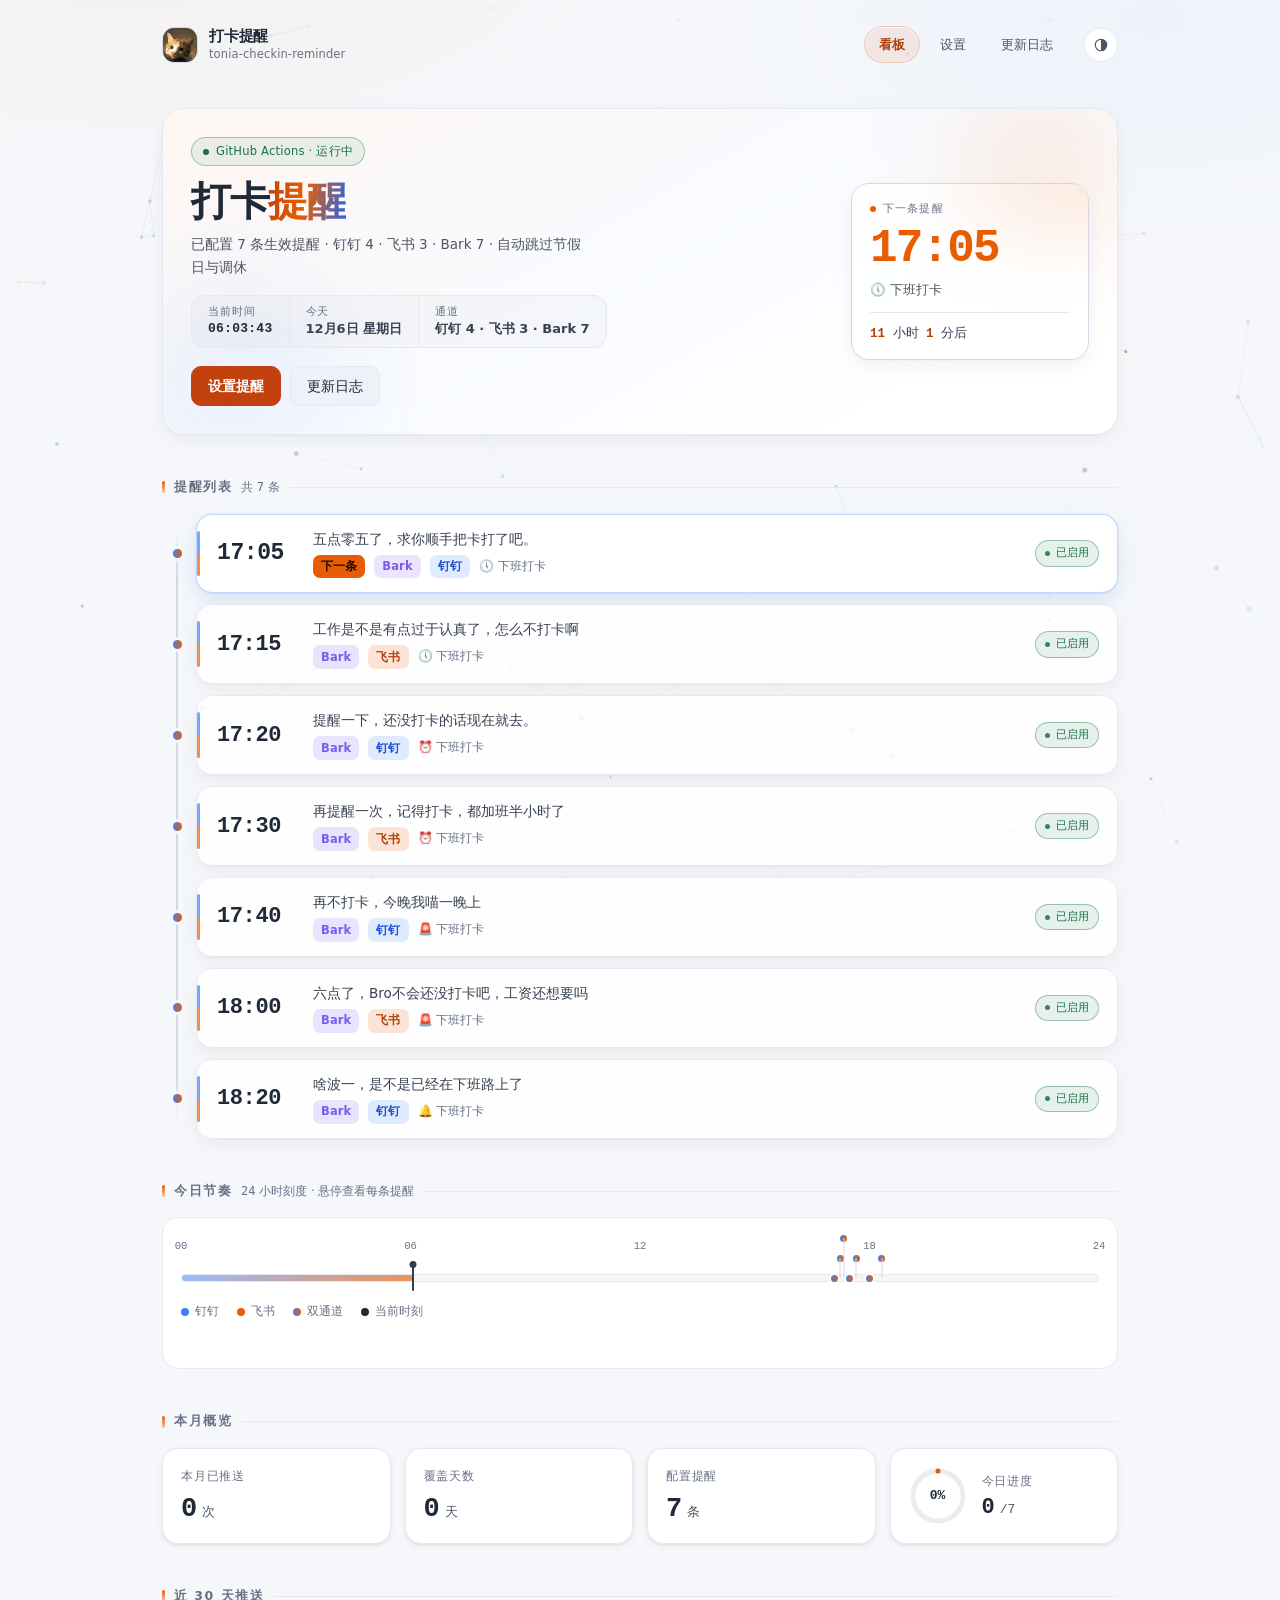
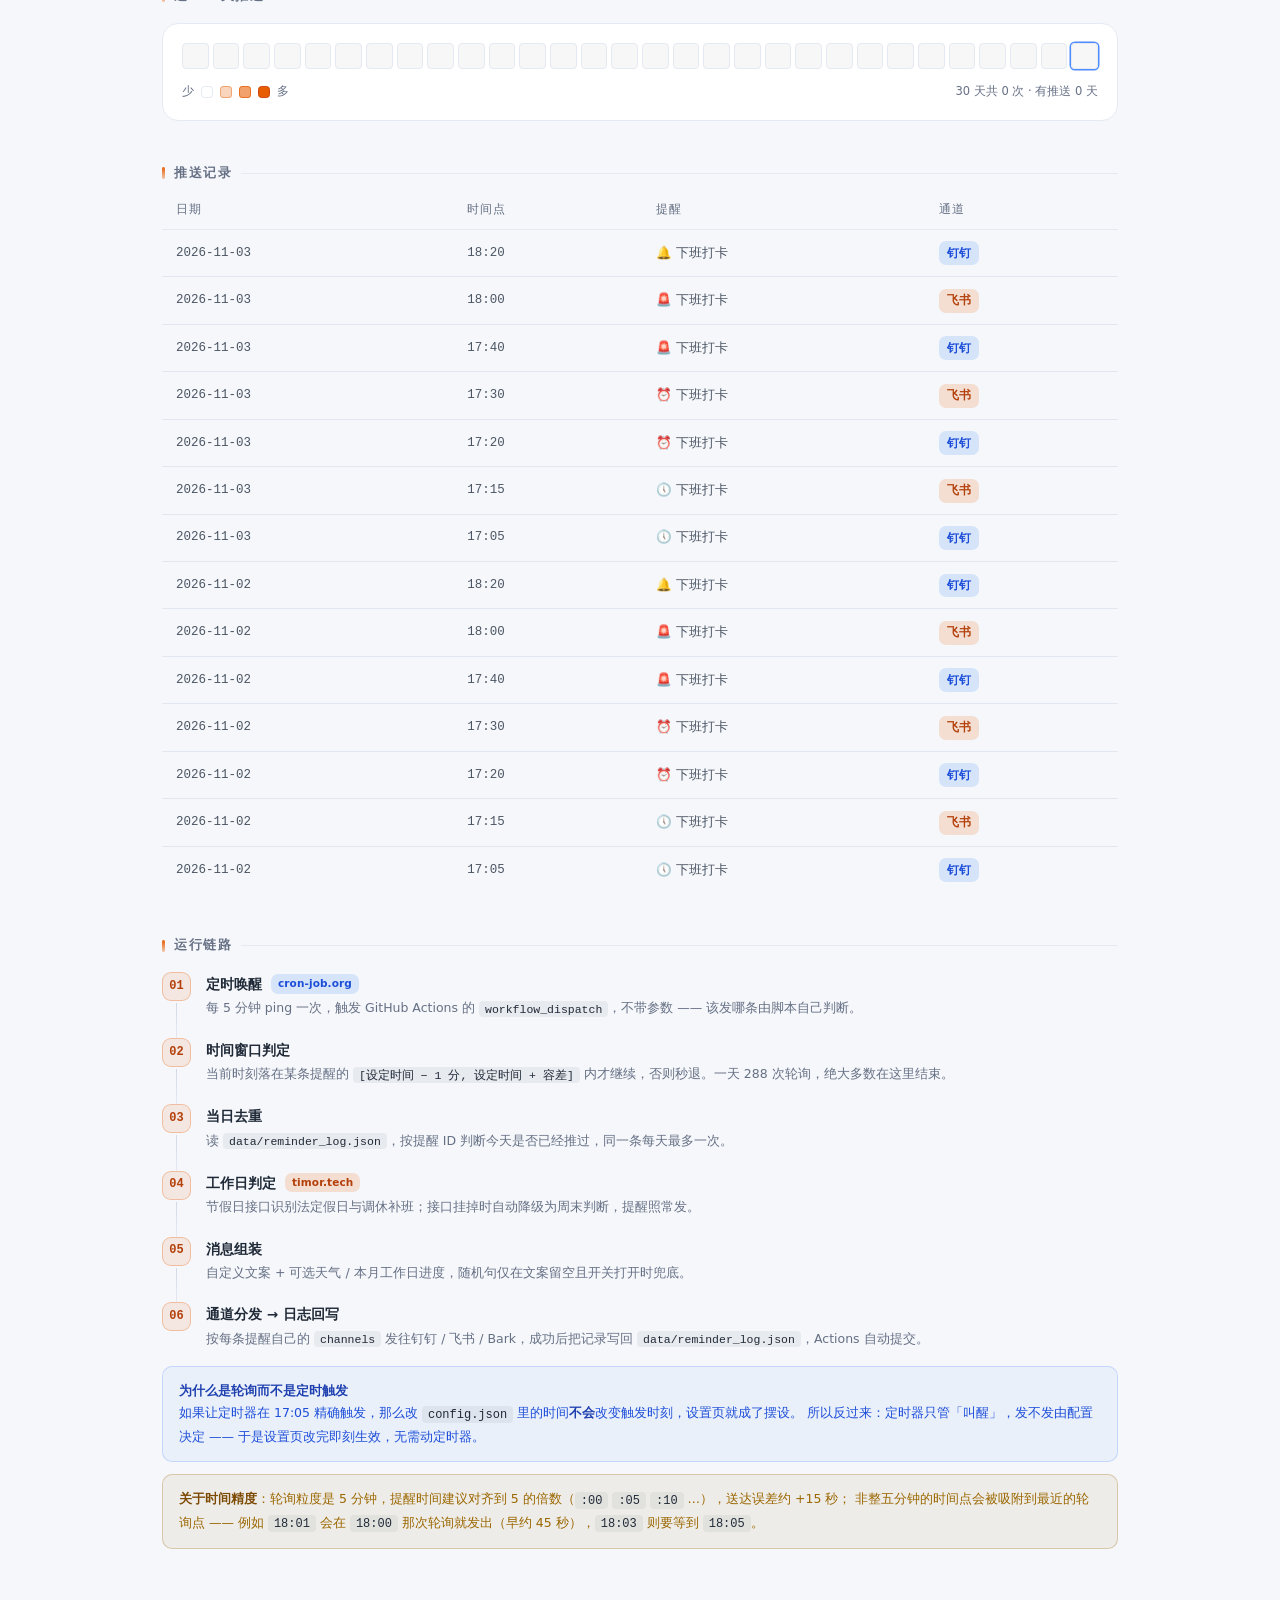
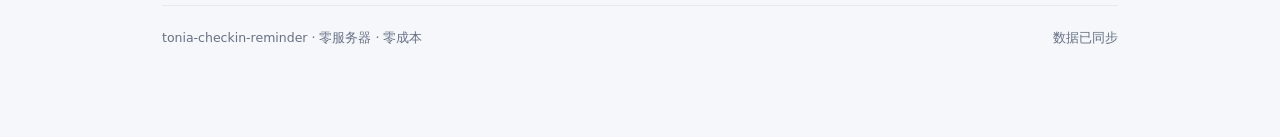
==== commit e161c28b: "feat: 接入 Bark 推送，点通知唤起薪福通 - 新增 bark 通道：build_bark / send_bark / resolve_open_url 三级跳转回落 - 7 条提醒全部追加 " ====
--- a/index.html
+++ b/index.html
@@ -398,7 +398,7 @@
       <div class="step-n">06</div>
       <div class="step-b">
         <div class="step-t">通道分发 → 日志回写</div>
-        <div class="step-d">按每条提醒自己的 <code>channels</code> 发往钉钉 / 飞书，成功后把记录写回 <code>data/reminder_log.json</code>，Actions 自动提交。</div>
+        <div class="step-d">按每条提醒自己的 <code>channels</code> 发往钉钉 / 飞书 / Bark，成功后把记录写回 <code>data/reminder_log.json</code>，Actions 自动提交。</div>
       </div>
     </div>
   </div>
@@ -422,7 +422,9 @@
 </div>
 
 <script>
-const CH_LABEL = {dingtalk: "钉钉", feishu: "飞书"};
+const CH_LABEL = {dingtalk: "钉钉", feishu: "飞书", bark: "Bark"};
+const CH_CLS   = {dingtalk: "dt", feishu: "fs", bark: "bk"};
+const chCls = c => CH_CLS[c] || "dt";
 
 const FALLBACK = {
   reminders: [
@@ -475,20 +477,23 @@
 
   const dt = list.filter(r => (r.channels || []).includes("dingtalk")).length;
   const fs = list.filter(r => (r.channels || []).includes("feishu")).length;
+  const bk = list.filter(r => (r.channels || []).includes("bark")).length;
   const on = list.filter(r => r.enabled !== false).length;
+  const chSummary = [`钉钉 ${dt}`, `飞书 ${fs}`];
+  if(bk) chSummary.push(`Bark ${bk}`);
   document.getElementById("sub-line").textContent =
-    `已配置 ${on} 条生效提醒 · 钉钉 ${dt} · 飞书 ${fs} · 自动跳过节假日与调休`;
-  document.getElementById("ch-txt").textContent = `钉钉 ${dt} · 飞书 ${fs}`;
+    `已配置 ${on} 条生效提醒 · ${chSummary.join(" · ")} · 自动跳过节假日与调休`;
+  document.getElementById("ch-txt").textContent = chSummary.join(" · ");
   document.getElementById("rem-note").textContent = `共 ${list.length} 条`;
 
   const nx = nextOf(list, new Date());
 
   box.innerHTML = list.map(r => {
     const chs = r.channels || ["dingtalk"];
-    const cls = chs.length > 1 ? "both" : (chs[0] === "feishu" ? "fs" : "dt");
+    const cls = chs.length > 1 ? "both" : chCls(chs[0]);
     const off = r.enabled === false ? " off" : "";
     const tags = chs.map(c =>
-      `<span class="tag ${c === "feishu" ? "fs" : "dt"}">${CH_LABEL[c] || c}</span>`).join("");
+      `<span class="tag ${chCls(c)}">${CH_LABEL[c] || c}</span>`).join("");
     const msg = (r.message || "").trim() || "<span style='color:var(--dim2)'>（无自定义文案）</span>";
     const isNext = (nx && nx.r === r && r.enabled !== false) ? " is-next" : "";
     const nextTag = isNext ? '<span class="tag next-tag">下一条</span>' : "";
@@ -536,7 +541,7 @@
       pos: m / 1440 * 100,
       // chs 只当 CSS 类名用（tl-pin dt / fs / both），标签另算 ——
       // CH_LABEL 的键是原始通道名，拿缩写码去查会得到 undefined（曾据此打出「17:15 · undefined」）
-      chs: chs.length > 1 ? "both" : (chs[0] === "feishu" ? "fs" : "dt"),
+      chs: chs.length > 1 ? "both" : chCls(chs[0]),
       chLabel: chs.map(c => CH_LABEL[c] || c).join("+") || "钉钉",
       on: r.enabled !== false
     };
@@ -677,7 +682,7 @@
 
   body.innerHTML = hist.slice(0, 14).map(h => {
     const chs = (h.channels || []).map(c =>
-      `<span class="tag ${c === "feishu" ? "fs" : "dt"}">${CH_LABEL[c] || c}</span>`).join(" ") || "—";
+      `<span class="tag ${chCls(c)}">${CH_LABEL[c] || c}</span>`).join(" ") || "—";
     const ago = (window.PFX && PFX.timeAgo) ? PFX.timeAgo(h.ts) : "";
     return `<tr class="fade-up">
       <td class="mono">${esc(h.date || "—")}${ago ? `<span class="ago">${esc(ago)}</span>` : ""}</td>
--- a/assets/style.css
+++ b/assets/style.css
@@ -68,6 +68,8 @@
   --dt-rgb:59,130,246;
   --fs:#e85d04;
   --fs-rgb:232,93,4;
+  --bk:#7c5cf0;
+  --bk-rgb:124,92,240;
   --ok:#157347;
   --ok-rgb:21,115,71;
   --warn:#9a6700;
@@ -159,6 +161,8 @@
   --dt-rgb:59,130,246;
   --fs:#f0883e;
   --fs-rgb:240,136,62;
+  --bk:#a68bff;
+  --bk-rgb:166,139,255;
   --ok:#3fb950;
   --ok-rgb:63,185,80;
   --warn:#d29922;
@@ -421,6 +425,7 @@
 .stripe::before{content:'';position:absolute;inset:0 auto 0 0;width:3px;border-radius:3px 0 0 3px}
 .stripe.dt::before{background:var(--dt)}
 .stripe.fs::before{background:var(--fs)}
+.stripe.bk::before{background:var(--bk)}
 .stripe.both::before{background:linear-gradient(180deg,var(--dt) 50%,var(--fs) 50%)}
 .stripe.off{opacity:.45}
 
@@ -429,6 +434,7 @@
 .tag{display:inline-block;font-size:11.5px;padding:2.5px 8px;border-radius:7px;font-weight:600;white-space:nowrap;letter-spacing:.01em}
 .tag.dt{color:var(--blue-ink);background:rgba(var(--dt-rgb),.16)}
 .tag.fs{color:var(--accent-ink);background:rgba(var(--accent-rgb),.16)}
+.tag.bk{color:var(--bk);background:rgba(var(--bk-rgb),.16)}
 
 .pill{font-size:11px;padding:3px 9px;border-radius:999px;font-weight:500;
   border:1px solid var(--line);color:var(--dim2);flex:none;white-space:nowrap}
@@ -933,6 +939,7 @@
 }
 .tl-pin.dt{background:var(--dt)}
 .tl-pin.fs{background:var(--fs)}
+.tl-pin.bk{background:var(--bk)}
 .tl-pin.both{background:linear-gradient(90deg,var(--dt),var(--fs))}
 .tl-pin.past{opacity:.42}
 .tl-pin.off{opacity:.28}
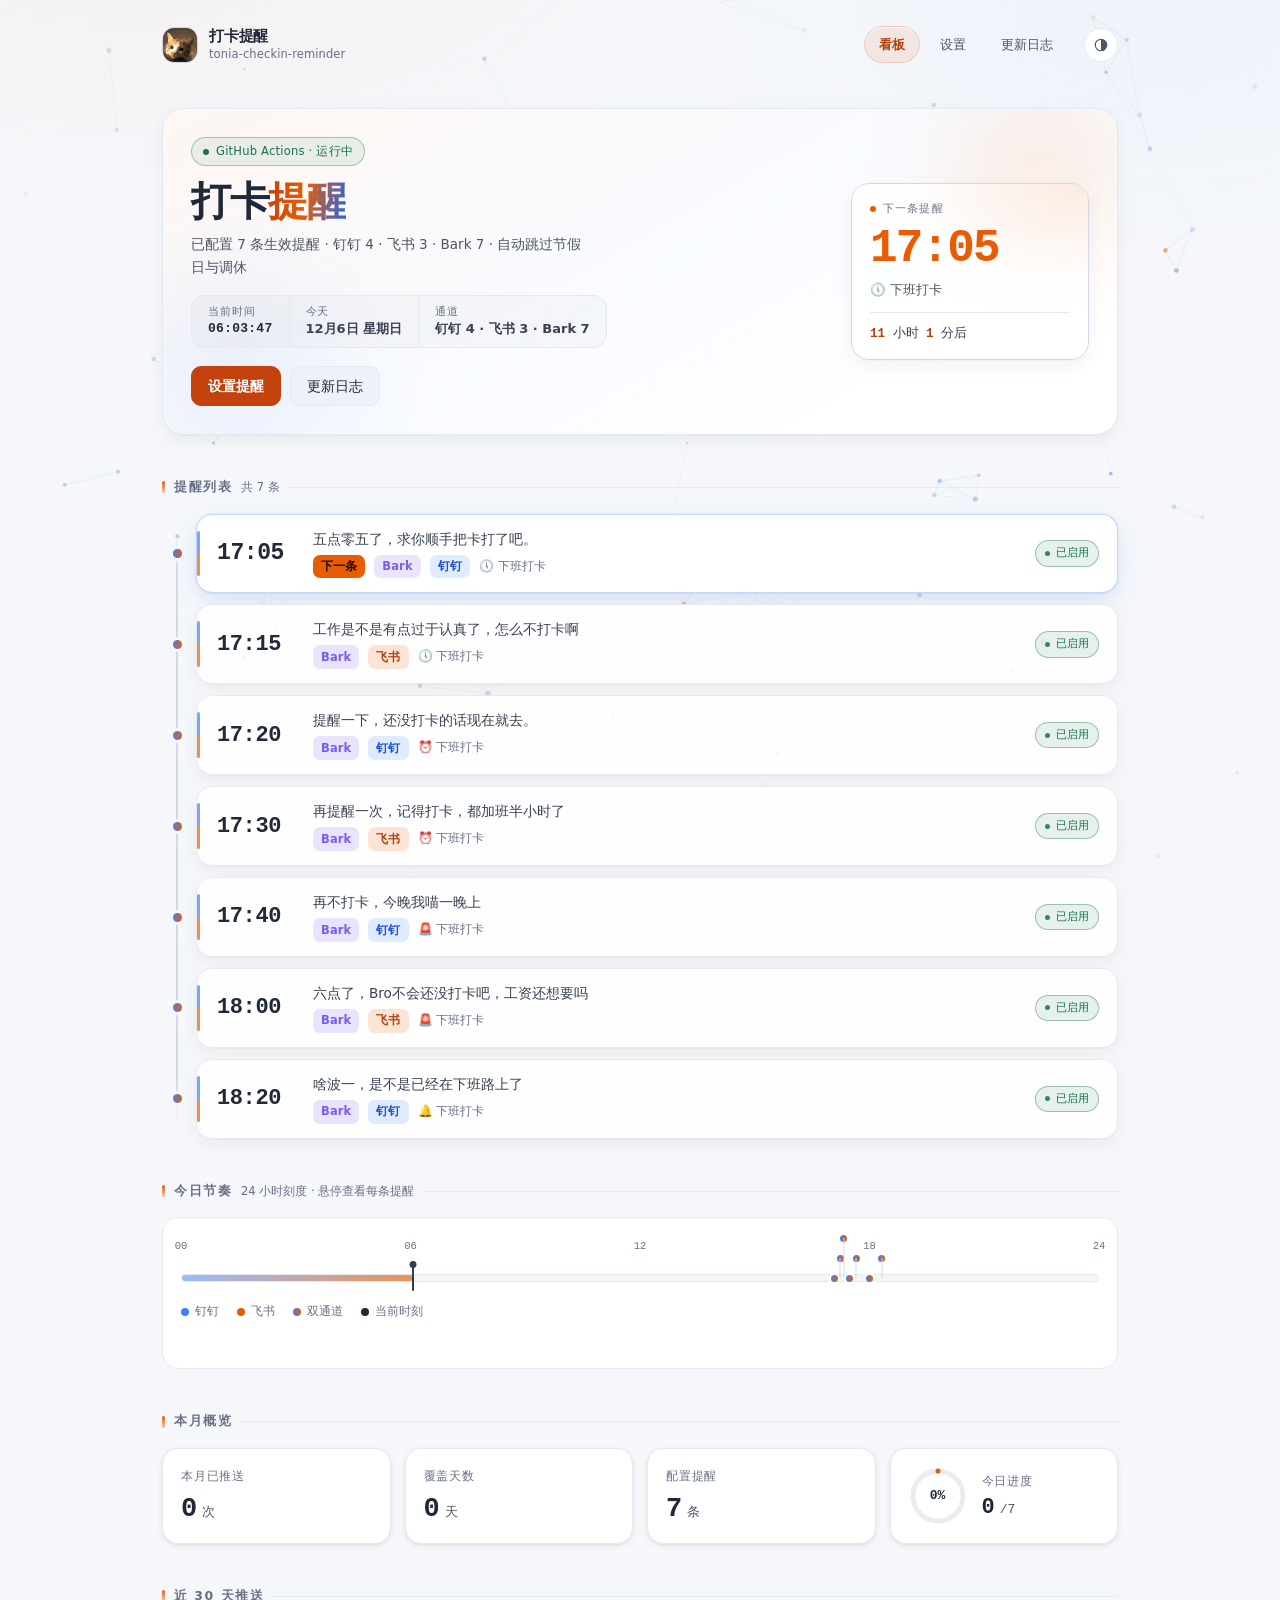
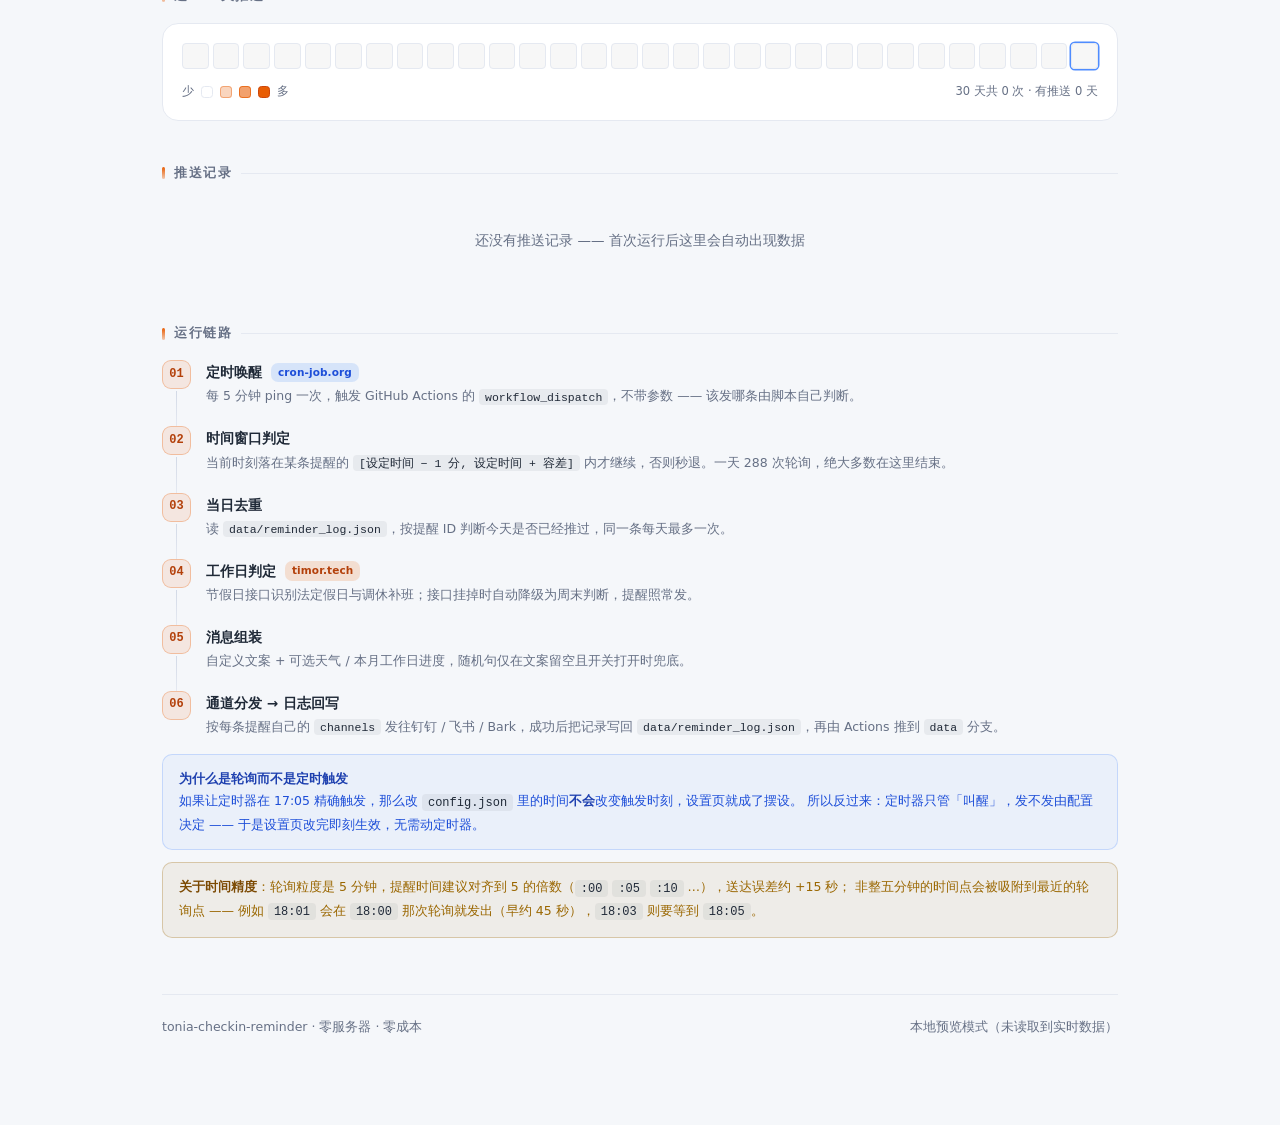
==== commit 7168a69a: "refactor: 运行日志改到 data 分支，main 不再被 log 提交淹没 - 推送记录存独立的 data 分支（孤儿提交 + 强推，永远只有一个快照） - 工作流发送前先从 data 分支" ====
--- a/index.html
+++ b/index.html
@@ -398,7 +398,7 @@
       <div class="step-n">06</div>
       <div class="step-b">
         <div class="step-t">通道分发 → 日志回写</div>
-        <div class="step-d">按每条提醒自己的 <code>channels</code> 发往钉钉 / 飞书 / Bark，成功后把记录写回 <code>data/reminder_log.json</code>，Actions 自动提交。</div>
+        <div class="step-d">按每条提醒自己的 <code>channels</code> 发往钉钉 / 飞书 / Bark，成功后把记录写回 <code>data/reminder_log.json</code>，再由 Actions 推到 <code>data</code> 分支。</div>
       </div>
     </div>
   </div>
@@ -457,6 +457,26 @@
     if(!r.ok) throw new Error(r.status);
     return await r.json();
   }catch(e){ return null; }
+}
+
+/* 运行日志不跟源码混在一起 —— 它存在 data 分支，每次只有一个快照提交，
+   main 上的提交历史因此保持干净。分支还没建好时退回本地同目录文件。 */
+const DATA_BASE = "https://raw.githubusercontent.com/ToniaXuu/tonia-checkin-reminder/data/";
+
+async function loadLog(){
+  // 远端日志加 4 秒超时：data 分支还没建、或网络不好时，别把整页卡在等它上
+  try{
+    const ac = new AbortController();
+    const timer = setTimeout(() => ac.abort(), 4000);
+    const r = await fetch(DATA_BASE + "reminder_log.json?t=" + Date.now(),
+                          {cache:"no-store", signal: ac.signal});
+    clearTimeout(timer);
+    if(r.ok){
+      const j = await r.json();
+      if(j && Array.isArray(j.history)) return j;
+    }
+  }catch(e){ /* 超时或 404 —— 走本地回退 */ }
+  return await loadJSON("data/reminder_log.json");
 }
 
 /* ══════════ 提醒列表 ══════════ */
@@ -698,7 +718,7 @@
 (async () => {
   const [cfgRaw, logRaw] = await Promise.all([
     loadJSON("config.json"),
-    loadJSON("data/reminder_log.json")
+    loadLog()
   ]);
   CFG = cfgRaw || FALLBACK;
   LOG = logRaw || { history: [] };
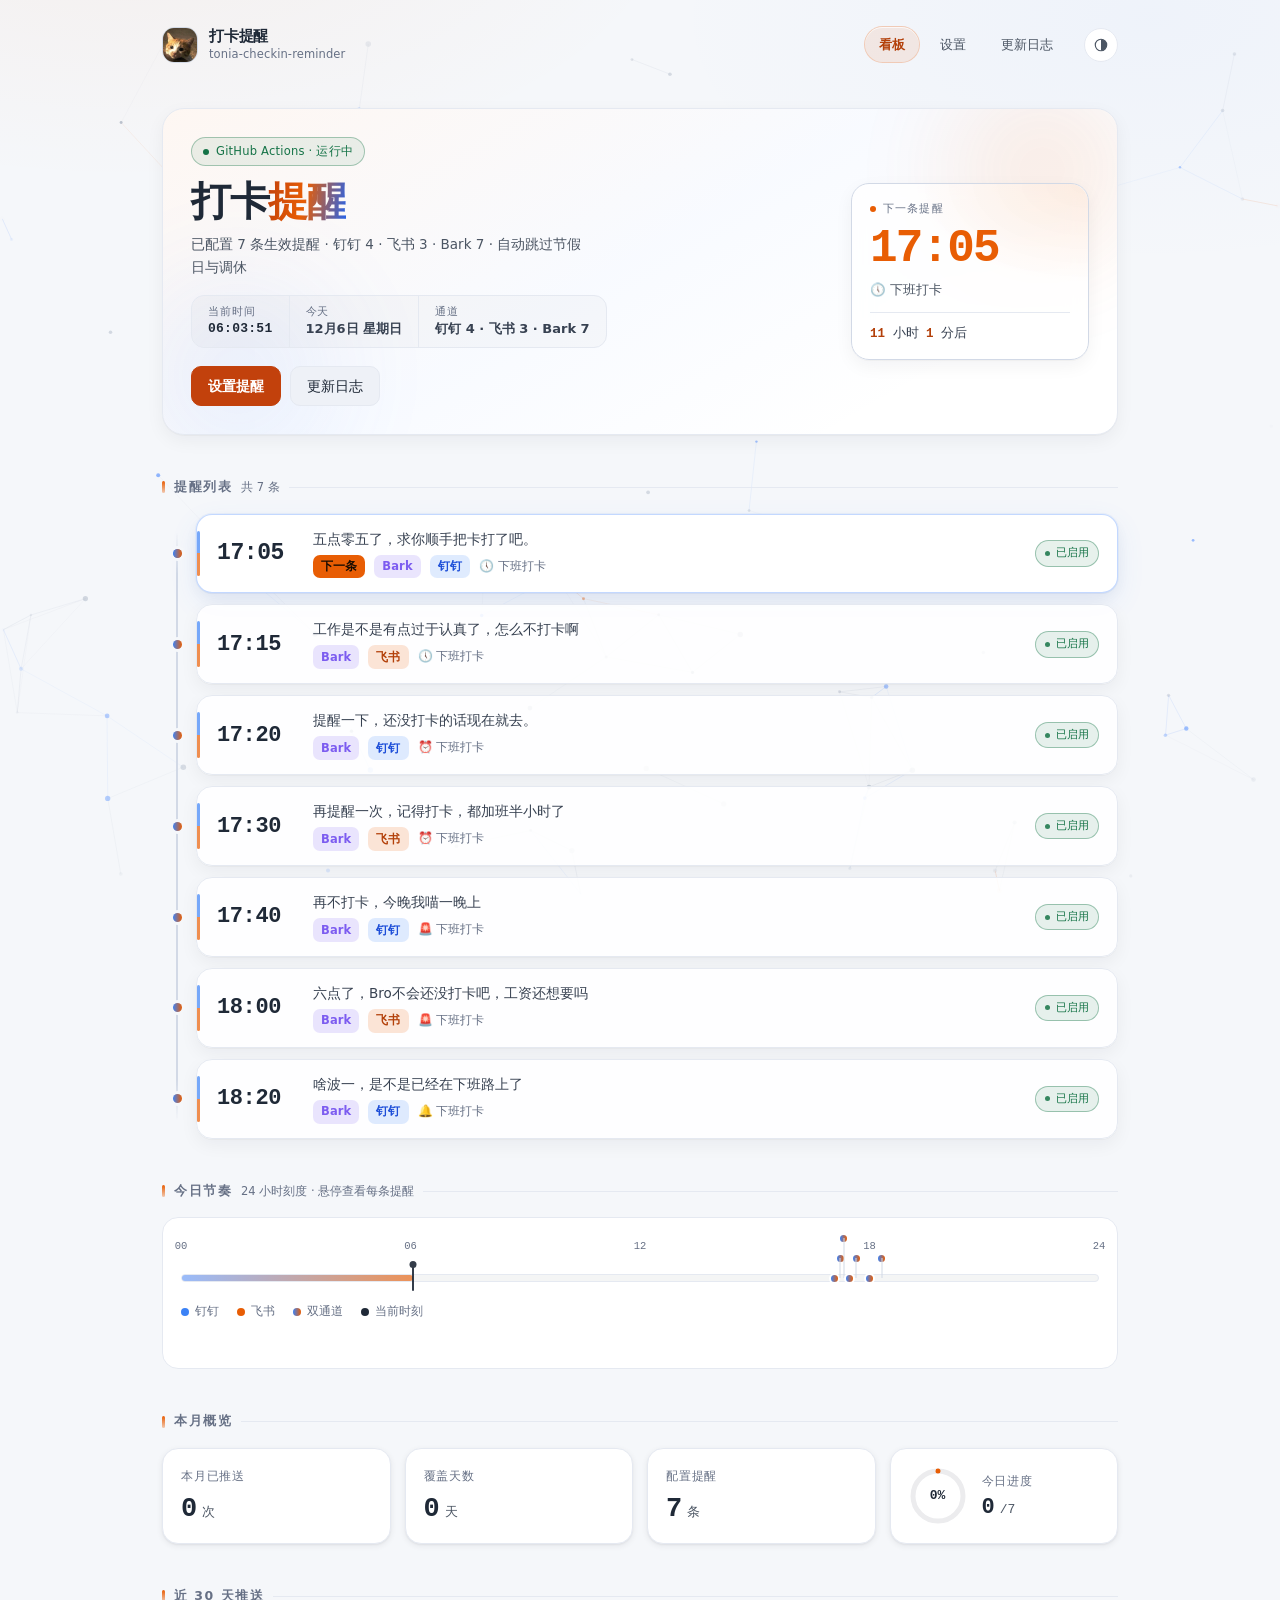
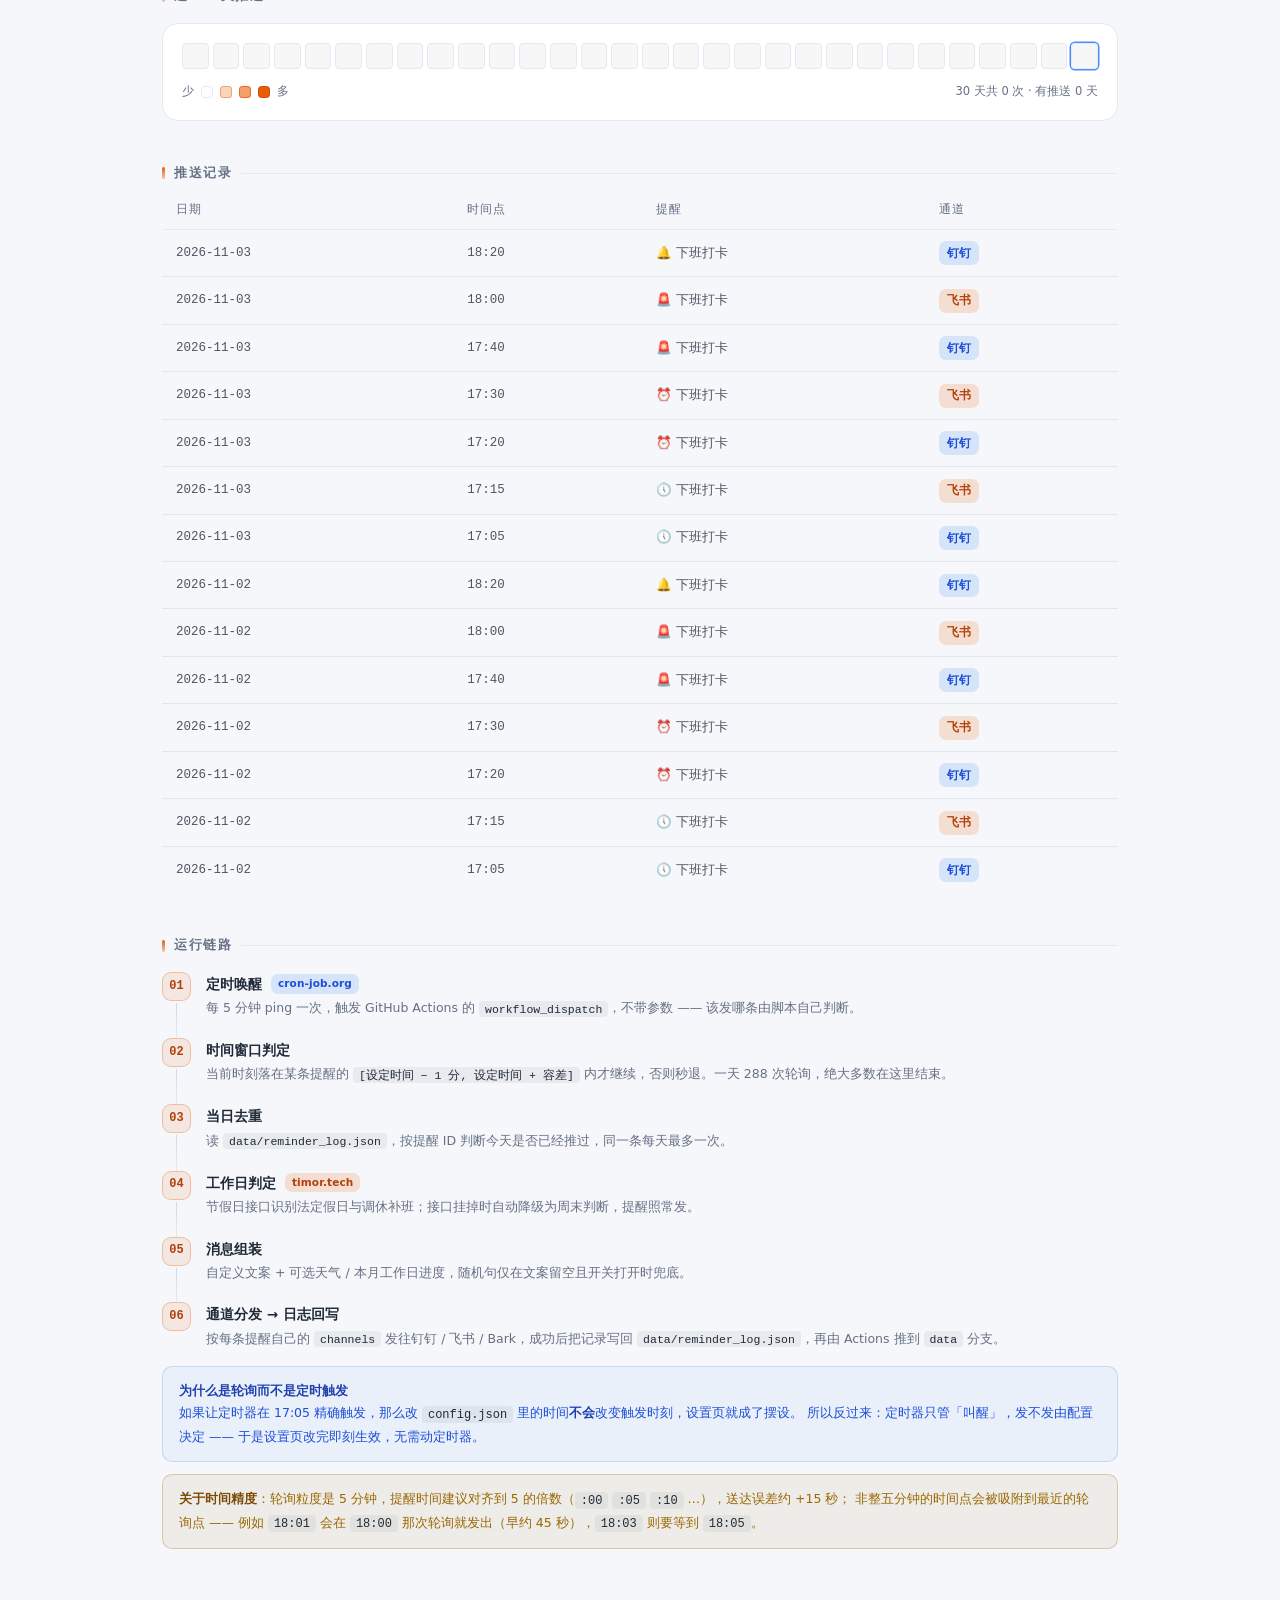
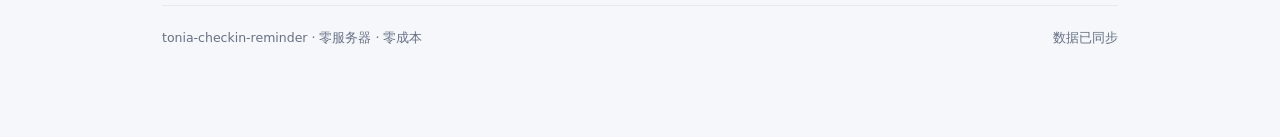
==== commit 68da9b06: "fix: 看板取远端日志的超时放宽到 6 秒 截图/弱网环境下 4 秒容易在请求返回前就中断，退回本地旧文件" ====
--- a/index.html
+++ b/index.html
@@ -464,10 +464,10 @@
 const DATA_BASE = "https://raw.githubusercontent.com/ToniaXuu/tonia-checkin-reminder/data/";
 
 async function loadLog(){
-  // 远端日志加 4 秒超时：data 分支还没建、或网络不好时，别把整页卡在等它上
+  // 远端日志加 6 秒超时：data 分支还没建、或网络不好时，别把整页卡在等它上
   try{
     const ac = new AbortController();
-    const timer = setTimeout(() => ac.abort(), 4000);
+    const timer = setTimeout(() => ac.abort(), 6000);
     const r = await fetch(DATA_BASE + "reminder_log.json?t=" + Date.now(),
                           {cache:"no-store", signal: ac.signal});
     clearTimeout(timer);
